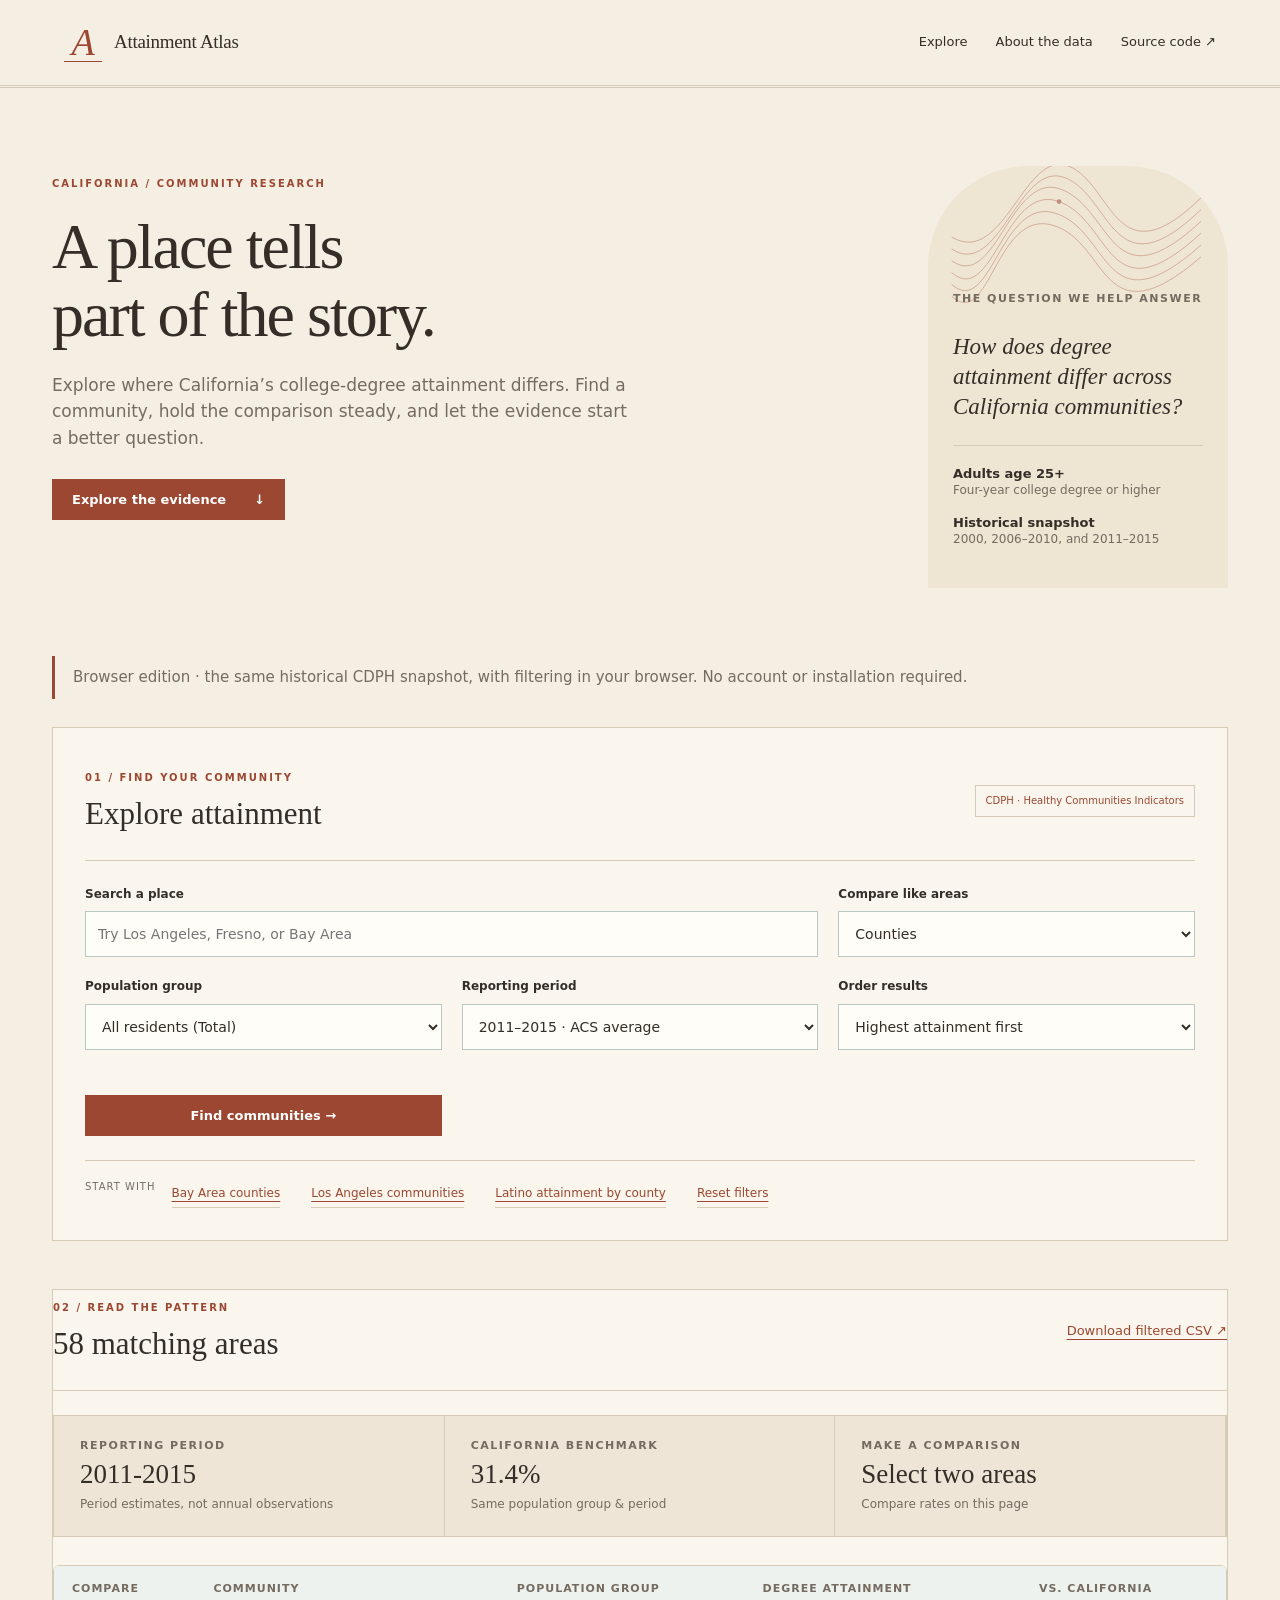
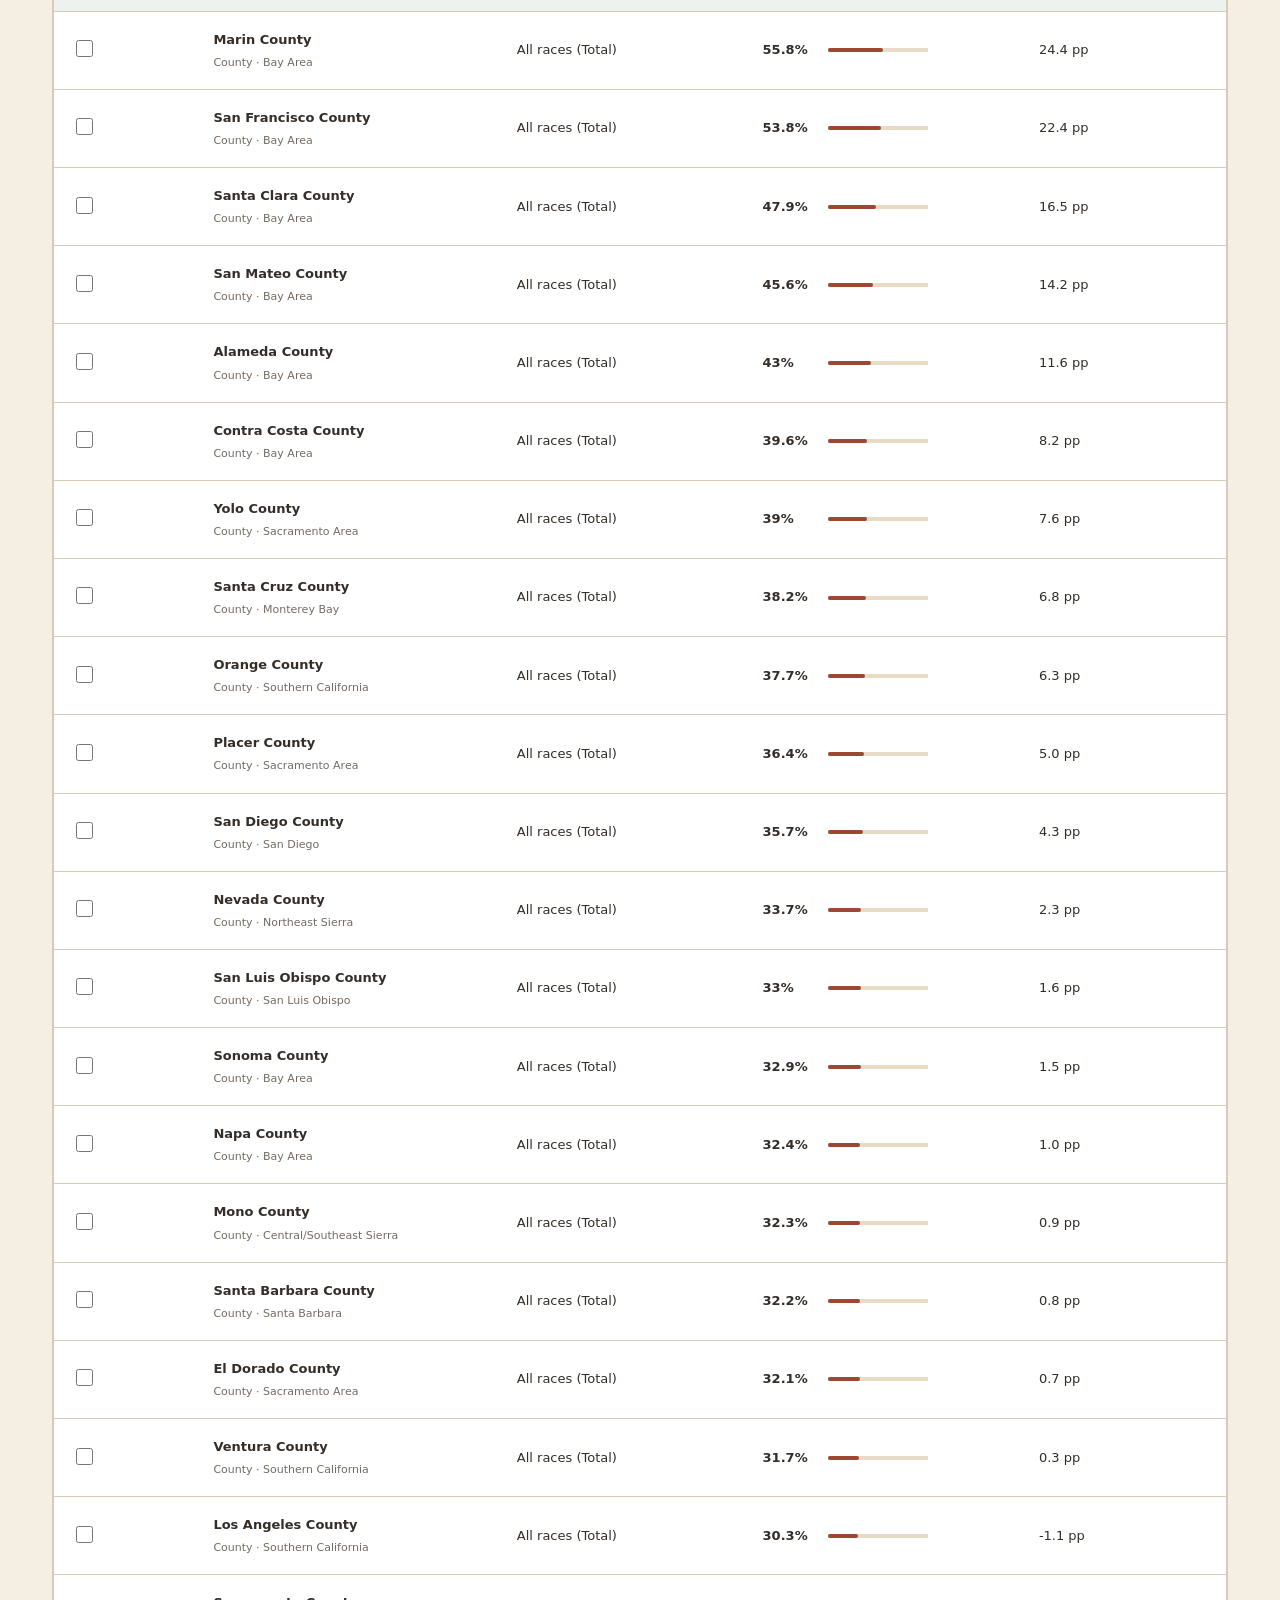
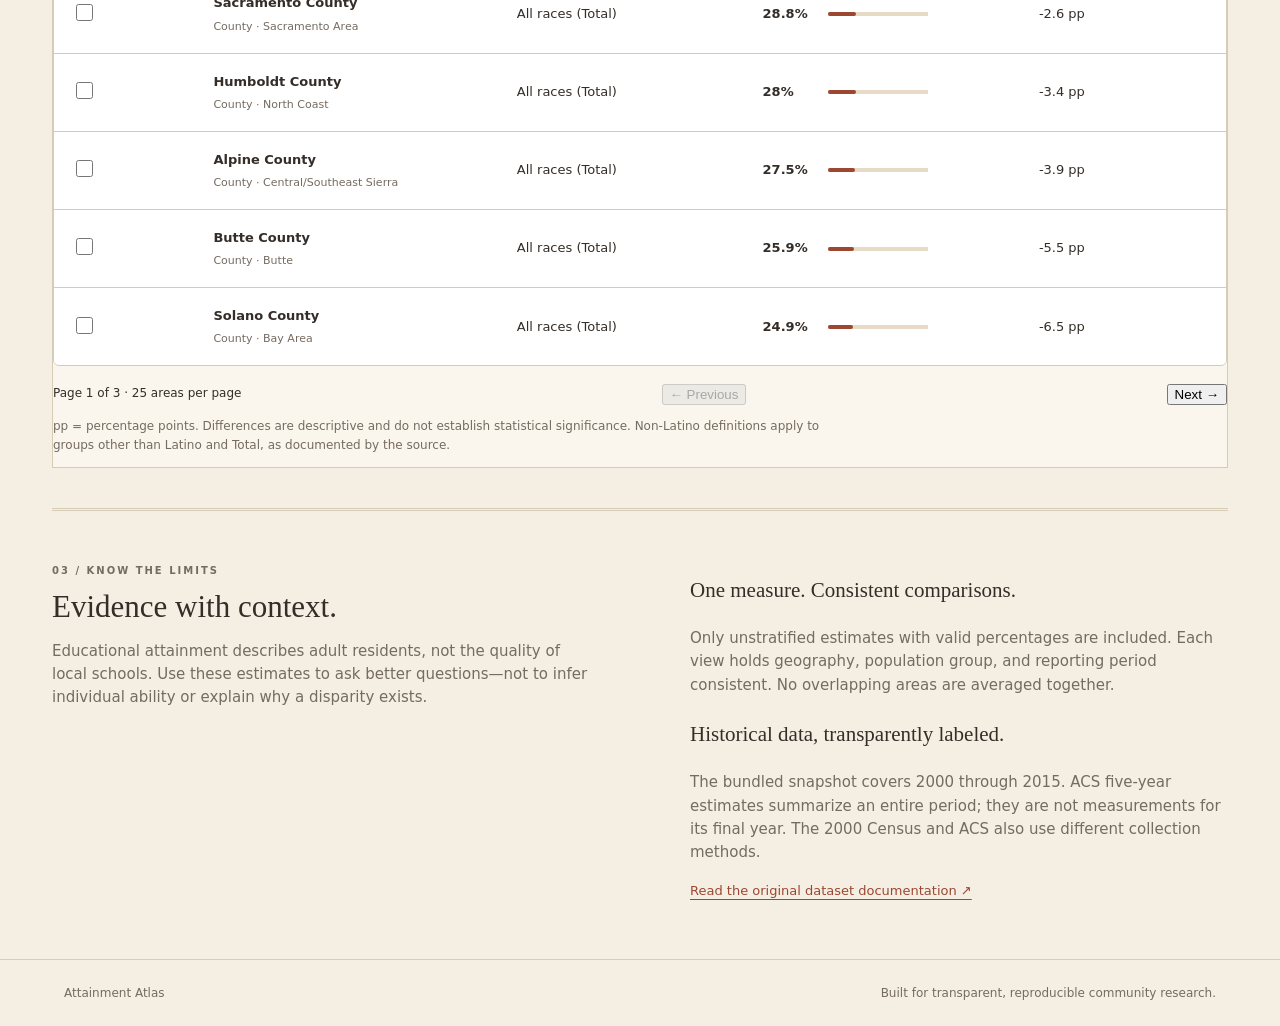
==== docs/index.html @ b94c0df0 "feat: publish a historical community-data browser explorer" ====
<!doctype html>
<html lang="en">
<head><meta charset="utf-8"><meta name="viewport" content="width=device-width,initial-scale=1"><title>Attainment Atlas · California education research</title><link rel="stylesheet" href="atlas.css"><script src="explore.js" defer></script></head>
<body>
<header class="masthead"><a class="brand" href="./">A<span class="brandname">Attainment Atlas</span></a><nav><a href="#explore">Explore</a><a href="#method">About the data</a><a href="https://github.com/Invasivepencils/education-statistics-compiler">Source code ↗</a></nav></header>
<main>
<section class="hero"><div><p class="eyebrow">CALIFORNIA / COMMUNITY RESEARCH</p><h1>A place tells<br>part of the story.</h1><p class="intro">Explore where California’s college-degree attainment differs. Find a community, hold the comparison steady, and let the evidence start a better question.</p><a class="button" href="#explore">Explore the evidence <span>↓</span></a></div><aside class="hero-note"><svg class="contour-art" viewBox="0 0 280 190" aria-hidden="true"><g fill="none" stroke="currentColor" stroke-width=".8"><path d="M-20 135C32 180 48 20 116 45S176 195 296 85"/><path d="M-20 120C36 160 55 3 120 30S180 177 296 70"/><path d="M-20 105C40 145 65-9 124 15S184 163 296 55"/><path d="M-20 90C46 129 72-22 128 0S187 147 296 40"/><path d="M-20 150C30 194 42 37 112 60S172 210 296 100"/><path d="M-20 165C28 209 36 54 108 75S168 225 296 115"/></g><circle cx="116" cy="45" r="3" fill="currentColor"/></svg><span class="mini">THE QUESTION WE HELP ANSWER</span><p>How does degree attainment differ across California communities?</p><div class="rule"></div><strong>Adults age 25+</strong><span>Four-year college degree or higher</span><strong>Historical snapshot</strong><span>2000, 2006–2010, and 2011–2015</span></aside></section>
<p class="demo-note">Browser edition · the same historical CDPH snapshot, with filtering in your browser. No account or installation required.</p><section class="workspace" id="explore" aria-labelledby="explore-title"><div class="section-head"><div><p class="eyebrow">01 / FIND YOUR COMMUNITY</p><h2 id="explore-title">Explore attainment</h2></div><span class="tag">CDPH · Healthy Communities Indicators</span></div>
<noscript><p>This explorer requires JavaScript. The repository also includes a Java application and the source CSV.</p></noscript><form id="filters" action="./" method="get" class="filters">
<label class="search-label">Search a place<input name="query" type="search" value="" placeholder="Try Los Angeles, Fresno, or Bay Area" list="places"><datalist id="places"><option value="Acalanes Ridge (community)"></option><option value="Acampo (community)"></option><option value="Acton (community)"></option><option value="Adelanto (city)"></option><option value="Adin (community)"></option><option value="Agoura Hills (city)"></option><option value="Agua Dulce (community)"></option><option value="Aguanga (community)"></option><option value="Ahwahnee (community)"></option><option value="Airport (community)"></option><option value="Alameda (city)"></option><option value="Alameda County"></option><option value="Alamo (community)"></option><option value="Albany (city)"></option><option value="Albion (community)"></option><option value="Alderpoint (community)"></option><option value="Alhambra (city)"></option><option value="Alhambra Valley (community)"></option><option value="Aliso Viejo (city)"></option><option value="Alleghany (community)"></option><option value="Allendale (community)"></option><option value="Allensworth (community)"></option><option value="Almanor (community)"></option><option value="Alondra Park (community)"></option><option value="Alpaugh (community)"></option><option value="Alpine (community)"></option><option value="Alpine County"></option><option value="Alpine Village (community)"></option><option value="Alta (community)"></option><option value="Alta Sierra (community)"></option><option value="Altadena (community)"></option><option value="Alto (community)"></option><option value="Alturas (city)"></option><option value="Alum Rock (community)"></option><option value="Amador City (city)"></option><option value="Amador County"></option><option value="American Canyon (city)"></option><option value="Amesti (community)"></option><option value="Anaheim (city)"></option><option value="Anchor Bay (community)"></option><option value="Anderson (city)"></option><option value="Angels (city)"></option><option value="Angels City (city)"></option><option value="Angwin (community)"></option><option value="Antelope (community)"></option><option value="Antioch (city)"></option><option value="Anza (community)"></option><option value="Apple Valley (town)"></option><option value="Aptos (community)"></option><option value="Aptos Hills-Larkin Valley (community)"></option><option value="Arbuckle (community)"></option><option value="Arcadia (city)"></option><option value="Arcata (city)"></option><option value="Arden-Arcade (community)"></option><option value="Armona (community)"></option><option value="Arnold (community)"></option><option value="Aromas (community)"></option><option value="Arroyo Grande (city)"></option><option value="Artesia (city)"></option><option value="Artois (community)"></option><option value="Arvin (city)"></option><option value="Ashland (community)"></option><option value="Aspen Springs (community)"></option><option value="Atascadero (city)"></option><option value="Atherton (town)"></option><option value="Atwater (city)"></option><option value="Auberry (community)"></option><option value="Auburn (city)"></option><option value="Auburn Lake Trails (community)"></option><option value="August (community)"></option><option value="Avalon (city)"></option><option value="Avenal (city)"></option><option value="Avery (community)"></option><option value="Avilla Beach (community)"></option><option value="Avocado Heights (community)"></option><option value="Azusa (city)"></option><option value="Baker (community)"></option><option value="Bakersfield (city)"></option><option value="Baldwin Park (city)"></option><option value="Ballard (community)"></option><option value="Ballico (community)"></option><option value="Bangor (community)"></option><option value="Banning (city)"></option><option value="Barstow (city)"></option><option value="Bass Lake (community)"></option><option value="Bay Area"></option><option value="Bay Point (community)"></option><option value="Bayview (community)"></option><option value="Bayview-Montalvin (community)"></option><option value="Baywood-Los Osos (community)"></option><option value="Beale AFB (community)"></option><option value="Bear Creek (community)"></option><option value="Bear Valley (community)"></option><option value="Bear Valley Springs (community)"></option><option value="Beaumont (city)"></option><option value="Beckwourth (community)"></option><option value="Belden (community)"></option><option value="Bell (city)"></option><option value="Bell Canyon (community)"></option><option value="Bell Gardens (city)"></option><option value="Bella Vista (community)"></option><option value="Bellflower (city)"></option><option value="Belmont (city)"></option><option value="Belvedere (city)"></option><option value="Ben Lomond (community)"></option><option value="Benbow (community)"></option><option value="Bend (community)"></option><option value="Benicia (city)"></option><option value="Benton (community)"></option><option value="Berkeley (city)"></option><option value="Bermuda Dunes (community)"></option><option value="Berry Creek (community)"></option><option value="Bertsch-Oceanview (community)"></option><option value="Bethel Island (community)"></option><option value="Beverly Hills (city)"></option><option value="Bieber (community)"></option><option value="Big Bear City (community)"></option><option value="Big Bear Lake (city)"></option><option value="Big Bend (community)"></option><option value="Big Creek (community)"></option><option value="Big Lagoon (community)"></option><option value="Big Pine (community)"></option><option value="Big River (community)"></option><option value="Biggs (city)"></option><option value="Biola (community)"></option><option value="Bishop (city)"></option><option value="Black Point-Green Point (community)"></option><option value="Blackhawk (community)"></option><option value="Blackhawk-Camino Tassajara (community)"></option><option value="Blacklake (community)"></option><option value="Blairsden (community)"></option><option value="Bloomfield (community)"></option><option value="Bloomington (community)"></option><option value="Blue Lake (city)"></option><option value="Bluewater (community)"></option><option value="Blythe (city)"></option><option value="Bodega (community)"></option><option value="Bodega Bay (community)"></option><option value="Bodfish (community)"></option><option value="Bolinas (community)"></option><option value="Bombay Beach (community)"></option><option value="Bonadelle Ranchos-Madera Ranchos (community)"></option><option value="Bonita (community)"></option><option value="Bonny Doon (community)"></option><option value="Bonsall (community)"></option><option value="Boonville (community)"></option><option value="Bootjack (community)"></option><option value="Boron (community)"></option><option value="Boronda (community)"></option><option value="Borrego Springs (community)"></option><option value="Bostonia (community)"></option><option value="Boulder Creek (community)"></option><option value="Boulevard (community)"></option><option value="Bowles (community)"></option><option value="Boyes Hot Springs (community)"></option><option value="Bradbury (city)"></option><option value="Bradley (community)"></option><option value="Brawley (city)"></option><option value="Brea (city)"></option><option value="Brentwood (city)"></option><option value="Bret Harte (community)"></option><option value="Bridgeport (community)"></option><option value="Brisbane (city)"></option><option value="Broadmoor (community)"></option><option value="Brookdale (community)"></option><option value="Brooktrails (community)"></option><option value="Buck Meadows (community)"></option><option value="Buckhorn (community)"></option><option value="Bucks Lake (community)"></option><option value="Buellton (city)"></option><option value="Buena Park (city)"></option><option value="Buena Vista (community)"></option><option value="Burbank (city)"></option><option value="Burbank (community)"></option><option value="Burlingame (city)"></option><option value="Burney (community)"></option><option value="Burnt Ranch (community)"></option><option value="Butte"></option><option value="Butte County"></option><option value="Butte Creek Canyon (community)"></option><option value="Butte Meadows (community)"></option><option value="Butte Valley (community)"></option><option value="Buttonwillow (community)"></option><option value="Byron (community)"></option><option value="Bystrom (community)"></option><option value="C-Road (community)"></option><option value="Cabazon (community)"></option><option value="Calabasas (city)"></option><option value="Calaveras County"></option><option value="Calexico (city)"></option><option value="California City (city)"></option><option value="California Hot Springs (community)"></option><option value="California Pines (community)"></option><option value="Calimesa (city)"></option><option value="Calipatria (city)"></option><option value="Calistoga (city)"></option><option value="Callender (community)"></option><option value="Calpella (community)"></option><option value="Calpine (community)"></option><option value="Calwa (community)"></option><option value="Camanche North Shore (community)"></option><option value="Camanche Village (community)"></option><option value="Camarillo (city)"></option><option value="Cambria (community)"></option><option value="Cambrian Park (community)"></option><option value="Cameron Park (community)"></option><option value="Camino (community)"></option><option value="Camino Tassajara (community)"></option><option value="Camp Nelson (community)"></option><option value="Camp Pendleton North (community)"></option><option value="Camp Pendleton South (community)"></option><option value="Campbell (city)"></option><option value="Campo (community)"></option><option value="Camptonville (community)"></option><option value="Canby (community)"></option><option value="Cantua Creek (community)"></option><option value="Canyon Lake (city)"></option><option value="Canyondam (community)"></option><option value="Capitola (city)"></option><option value="Caribou (community)"></option><option value="Carlsbad (city)"></option><option value="Carmel Valley Village (community)"></option><option value="Carmel-by-the-Sea (city)"></option><option value="Carmet (community)"></option><option value="Carmichael (community)"></option><option value="Carnelian Bay (community)"></option><option value="Carpinteria (city)"></option><option value="Carrick (community)"></option><option value="Carson (city)"></option><option value="Cartago (community)"></option><option value="Caruthers (community)"></option><option value="Casa Conejo (community)"></option><option value="Casa de Oro-Mount Helix (community)"></option><option value="Casmalia (community)"></option><option value="Caspar (community)"></option><option value="Cassel (community)"></option><option value="Castaic (community)"></option><option value="Castle Hill (community)"></option><option value="Castro Valley (community)"></option><option value="Castroville (community)"></option><option value="Cathedral City (city)"></option><option value="Catheys Valley (community)"></option><option value="Cayucos (community)"></option><option value="Cazadero (community)"></option><option value="Cedar Ridge (community)"></option><option value="Cedar Slope (community)"></option><option value="Cedarville (community)"></option><option value="Centerville (community)"></option><option value="Central/Southeast Sierra"></option><option value="Ceres (city)"></option><option value="Cerritos (city)"></option><option value="Chalfant (community)"></option><option value="Challenge-Brownsville (community)"></option><option value="Channel Islands Beach (community)"></option><option value="Charter Oak (community)"></option><option value="Cherokee (community)"></option><option value="Cherokee Strip (community)"></option><option value="Cherry Valley (community)"></option><option value="Cherryland (community)"></option><option value="Chester (community)"></option><option value="Chico (city)"></option><option value="Chilcoot-Vinton (community)"></option><option value="China Lake Acres (community)"></option><option value="Chinese Camp (community)"></option><option value="Chino (city)"></option><option value="Chino Hills (city)"></option><option value="Chowchilla (city)"></option><option value="Chualar (community)"></option><option value="Chula Vista (city)"></option><option value="Citrus (community)"></option><option value="Citrus Heights (city)"></option><option value="Claremont (city)"></option><option value="Clarksburg (community)"></option><option value="Clay (community)"></option><option value="Clayton (city)"></option><option value="Clear Creek (community)"></option><option value="Clearlake (city)"></option><option value="Clearlake Oaks (community)"></option><option value="Clearlake Riviera (community)"></option><option value="Cleone (community)"></option><option value="Clio (community)"></option><option value="Clipper Mills (community)"></option><option value="Cloverdale (city)"></option><option value="Clovis (city)"></option><option value="Clyde (community)"></option><option value="Coachella (city)"></option><option value="Coalinga (city)"></option><option value="Coarsegold (community)"></option><option value="Cobb (community)"></option><option value="Coffee Creek (community)"></option><option value="Cohasset (community)"></option><option value="Cold Springs (community)"></option><option value="Coleville (community)"></option><option value="Colfax (city)"></option><option value="College City (community)"></option><option value="Collierville (community)"></option><option value="Colma (town)"></option><option value="Coloma (community)"></option><option value="Colton (city)"></option><option value="Columbia (community)"></option><option value="Colusa (city)"></option><option value="Colusa County"></option><option value="Commerce (city)"></option><option value="Comptche (community)"></option><option value="Compton (city)"></option><option value="Concord (city)"></option><option value="Concow (community)"></option><option value="Contra Costa Centre (community)"></option><option value="Contra Costa County"></option><option value="Copperopolis (community)"></option><option value="Corcoran (city)"></option><option value="Corning (city)"></option><option value="Corona (city)"></option><option value="Coronado (city)"></option><option value="Coronita (community)"></option><option value="Corralitos (community)"></option><option value="Corte Madera (town)"></option><option value="Costa Mesa (city)"></option><option value="Cotati (city)"></option><option value="Coto de Caza (community)"></option><option value="Cottonwood (community)"></option><option value="Coultervillle (community)"></option><option value="Country Club (community)"></option><option value="Courtland (community)"></option><option value="Covelo (community)"></option><option value="Covina (city)"></option><option value="Cowan (community)"></option><option value="Crescent City (city)"></option><option value="Crescent City North (community)"></option><option value="Crescent Mills (community)"></option><option value="Cressey (community)"></option><option value="Crest (community)"></option><option value="Crestline (community)"></option><option value="Creston (community)"></option><option value="Crockett (community)"></option><option value="Cromberg (community)"></option><option value="Crowley Lake (community)"></option><option value="Crows Landing (community)"></option><option value="Cudahy (city)"></option><option value="Culver City (city)"></option><option value="Cupertino (city)"></option><option value="Cutler (community)"></option><option value="Cutten (community)"></option><option value="Cuyama (community)"></option><option value="Cypress (city)"></option><option value="Daly City (city)"></option><option value="Dana Point (city)"></option><option value="Danville (town)"></option><option value="Daphnedale Park (community)"></option><option value="Darwin (community)"></option><option value="Davenport (community)"></option><option value="Davis (city)"></option><option value="Day Valley (community)"></option><option value="Deer Park (community)"></option><option value="Del Aire (community)"></option><option value="Del Mar (city)"></option><option value="Del Monte Forest (community)"></option><option value="Del Norte County"></option><option value="Del Rey (community)"></option><option value="Del Rey Oaks (city)"></option><option value="Del Rio (community)"></option><option value="Delano (city)"></option><option value="Delft Colony (community)"></option><option value="Delhi (community)"></option><option value="Delleker (community)"></option><option value="Denair (community)"></option><option value="Derby Acres (community)"></option><option value="Descanso (community)"></option><option value="Desert Center (community)"></option><option value="Desert Edge (community)"></option><option value="Desert Hot Springs (city)"></option><option value="Desert Palms (community)"></option><option value="Desert Shores (community)"></option><option value="Desert View Highlands (community)"></option><option value="Diablo (community)"></option><option value="Diablo Grande (community)"></option><option value="Diamond Bar (city)"></option><option value="Diamond Springs (community)"></option><option value="Dillon Beach (community)"></option><option value="Dinuba (city)"></option><option value="Discovery Bay (community)"></option><option value="Dixon (city)"></option><option value="Dixon Lane-Meadow Creek (community)"></option><option value="Dobbins (community)"></option><option value="Dogtown (community)"></option><option value="Dollar Point (community)"></option><option value="Dorrington (community)"></option><option value="Dorris (city)"></option><option value="Dos Palos (city)"></option><option value="Dos Palos Y (community)"></option><option value="Douglas City (community)"></option><option value="Downey (city)"></option><option value="Downieville (community)"></option><option value="Doyle (community)"></option><option value="Drytown (community)"></option><option value="Duarte (city)"></option><option value="Dublin (city)"></option><option value="Ducor (community)"></option><option value="Dunnigan (community)"></option><option value="Dunsmuir (city)"></option><option value="Durham (community)"></option><option value="Dustin Acres (community)"></option><option value="Dutch Flat (community)"></option><option value="Eagleville (community)"></option><option value="Earlimart (community)"></option><option value="East Compton (community)"></option><option value="East Foothills (community)"></option><option value="East Hemet (community)"></option><option value="East La Mirada (community)"></option><option value="East Los Angeles (community)"></option><option value="East Nicolaus (community)"></option><option value="East Oakdale (community)"></option><option value="East Orosi (community)"></option><option value="East Palo Alto (city)"></option><option value="East Pasadena (community)"></option><option value="East Porterville (community)"></option><option value="East Quincy (community)"></option><option value="East Rancho Dominguez (community)"></option><option value="East Richmond Heights (community)"></option><option value="East San Gabriel (community)"></option><option value="East Shore (community)"></option><option value="East Sonora (community)"></option><option value="East Tulare Villa (community)"></option><option value="East Whittier (community)"></option><option value="Easton (community)"></option><option value="Eastvale (community)"></option><option value="Edgewood (community)"></option><option value="Edmundson Acres (community)"></option><option value="Edna (community)"></option><option value="Edwards AFB (community)"></option><option value="El Cajon (city)"></option><option value="El Centro (city)"></option><option value="El Cerrito (city)"></option><option value="El Cerrito (community)"></option><option value="El Dorado County"></option><option value="El Dorado Hills (community)"></option><option value="El Granada (community)"></option><option value="El Monte (city)"></option><option value="El Nido (community)"></option><option value="El Paso de Robles (Paso Robles) (city)"></option><option value="El Portal (community)"></option><option value="El Rancho (community)"></option><option value="El Rio (community)"></option><option value="El Segundo (city)"></option><option value="El Sobrante (community)"></option><option value="El Verano (community)"></option><option value="Eldridge (community)"></option><option value="Elizabeth Lake (community)"></option><option value="Elk Creek (community)"></option><option value="Elk Grove (city)"></option><option value="Elkhorn (community)"></option><option value="Elmira (community)"></option><option value="Elverta (community)"></option><option value="Emerald Lake Hills (community)"></option><option value="Emeryville (city)"></option><option value="Empire (community)"></option><option value="Encinitas (city)"></option><option value="Escalon (city)"></option><option value="Escondido (city)"></option><option value="Esparto (community)"></option><option value="Etna (city)"></option><option value="Eucalyptus Hills (community)"></option><option value="Eureka (city)"></option><option value="Exeter (city)"></option><option value="Fair Oaks (community)"></option><option value="Fairbanks Ranch (community)"></option><option value="Fairfax (town)"></option><option value="Fairfield (city)"></option><option value="Fairmead (community)"></option><option value="Fairview (community)"></option><option value="Fall River Mills (community)"></option><option value="Fallbrook (community)"></option><option value="Farmersville (city)"></option><option value="Farmington (community)"></option><option value="Fellows (community)"></option><option value="Felton (community)"></option><option value="Ferndale (city)"></option><option value="Fetters Hot Springs-Agua Caliente (community)"></option><option value="Fiddletown (community)"></option><option value="Fieldbrook (community)"></option><option value="Fields Landing (community)"></option><option value="Fillmore (city)"></option><option value="Firebaugh (city)"></option><option value="Fish Camp (community)"></option><option value="Florence-Graham (community)"></option><option value="Florin (community)"></option><option value="Floriston (community)"></option><option value="Flournoy (community)"></option><option value="Folsom (city)"></option><option value="Fontana (city)"></option><option value="Foothill Farms (community)"></option><option value="Foothill Ranch (community)"></option><option value="Forbestown (community)"></option><option value="Ford City (community)"></option><option value="Forest Meadows (community)"></option><option value="Forest Ranch (community)"></option><option value="Foresthill (community)"></option><option value="Forestville (community)"></option><option value="Fort Bidwell (community)"></option><option value="Fort Bragg (city)"></option><option value="Fort Irwin (community)"></option><option value="Fort Jones (city)"></option><option value="Fort Washington (community)"></option><option value="Fortuna (city)"></option><option value="Foster City (city)"></option><option value="Fountain Valley (city)"></option><option value="Fowler (city)"></option><option value="Franklin (community)"></option><option value="Frazier Park (community)"></option><option value="Freedom (community)"></option><option value="Freeport (community)"></option><option value="Fremont (city)"></option><option value="French Camp (community)"></option><option value="French Gulch (community)"></option><option value="French Valley (community)"></option><option value="Fresno (city)"></option><option value="Fresno County"></option><option value="Friant (community)"></option><option value="Fruitdale (community)"></option><option value="Fruitridge Pocket (community)"></option><option value="Fuller Acres (community)"></option><option value="Fullerton (city)"></option><option value="Fulton (community)"></option><option value="Furnace Creek (community)"></option><option value="Galt (city)"></option><option value="Garberville (community)"></option><option value="Garden Acres (community)"></option><option value="Garden Farms (community)"></option><option value="Garden Grove (city)"></option><option value="Gardena (city)"></option><option value="Garey (community)"></option><option value="Garnet (community)"></option><option value="Gasquet (community)"></option><option value="Gazelle (community)"></option><option value="Georgetown (community)"></option><option value="Gerber (community)"></option><option value="Gerber-Las Flores (community)"></option><option value="Geyserville (community)"></option><option value="Gilroy (city)"></option><option value="Glen Avon (community)"></option><option value="Glen Ellen (community)"></option><option value="Glendale (city)"></option><option value="Glendora (city)"></option><option value="Glenn County"></option><option value="Gold Mountain (community)"></option><option value="Gold River (community)"></option><option value="Golden Hills (community)"></option><option value="Goleta (city)"></option><option value="Gonzales (city)"></option><option value="Good Hope (community)"></option><option value="Goodyears Bar (community)"></option><option value="Goshen (community)"></option><option value="Graeagle (community)"></option><option value="Grand Terrace (city)"></option><option value="Grangeville (community)"></option><option value="Granite Bay (community)"></option><option value="Granite Hills (community)"></option><option value="Graniteville (community)"></option><option value="Grass Valley (city)"></option><option value="Graton (community)"></option><option value="Grayson (community)"></option><option value="Greeley Hill (community)"></option><option value="Green Acres (community)"></option><option value="Green Valley (community)"></option><option value="Greenacres (community)"></option><option value="Greenfield (city)"></option><option value="Greenfield (community)"></option><option value="Greenhorn (community)"></option><option value="Greenview (community)"></option><option value="Greenville (community)"></option><option value="Grenada (community)"></option><option value="Gridley (city)"></option><option value="Grimes (community)"></option><option value="Grizzly Flats (community)"></option><option value="Groveland (community)"></option><option value="Groveland-Big Oak Flat (community)"></option><option value="Grover Beach (city)"></option><option value="Guadalupe (city)"></option><option value="Guerneville (community)"></option><option value="Guinda (community)"></option><option value="Gustine (city)"></option><option value="Hacienda Heights (community)"></option><option value="Half Moon Bay (city)"></option><option value="Hamilton Branch (community)"></option><option value="Hamilton City (community)"></option><option value="Hanford (city)"></option><option value="Happy Camp (community)"></option><option value="Harbison Canyon (community)"></option><option value="Hardwick (community)"></option><option value="Hartland (community)"></option><option value="Hartley (community)"></option><option value="Hasley Canyon (community)"></option><option value="Hat Creek (community)"></option><option value="Hawaiian Gardens (city)"></option><option value="Hawthorne (city)"></option><option value="Hayfork (community)"></option><option value="Hayward (city)"></option><option value="Healdsburg (city)"></option><option value="Heber (community)"></option><option value="Hemet (city)"></option><option value="Herald (community)"></option><option value="Hercules (city)"></option><option value="Herlong (community)"></option><option value="Hermosa Beach (city)"></option><option value="Hesperia (city)"></option><option value="Hickman (community)"></option><option value="Hidden Hills (city)"></option><option value="Hidden Meadows (community)"></option><option value="Hidden Valley Lake (community)"></option><option value="Highgrove (community)"></option><option value="Highland (city)"></option><option value="Highlands-Baywood Park (community)"></option><option value="Hillsborough (town)"></option><option value="Hilmar-Irwin (community)"></option><option value="Hiouchi (community)"></option><option value="Hollister (city)"></option><option value="Holtville (city)"></option><option value="Home Garden (community)"></option><option value="Home Gardens (community)"></option><option value="Homeland (community)"></option><option value="Homestead Valley (community)"></option><option value="Homewood Canyon (community)"></option><option value="Honcut (community)"></option><option value="Hood (community)"></option><option value="Hopland (community)"></option><option value="Hornbrook (community)"></option><option value="Hornitos (community)"></option><option value="Hughson (city)"></option><option value="Humboldt County"></option><option value="Humboldt Hill (community)"></option><option value="Huntington Beach (city)"></option><option value="Huntington Park (city)"></option><option value="Huron (city)"></option><option value="Hyampom (community)"></option><option value="Hydesville (community)"></option><option value="Idlewild (community)"></option><option value="Idyllwild-Pine Cove (community)"></option><option value="Imperial (city)"></option><option value="Imperial Beach (city)"></option><option value="Imperial County"></option><option value="Independence (community)"></option><option value="Indian Falls (community)"></option><option value="Indian Wells (city)"></option><option value="Indianola (community)"></option><option value="Indio (city)"></option><option value="Indio Hills (community)"></option><option value="Industry (city)"></option><option value="Inglewood (city)"></option><option value="Interlaken (community)"></option><option value="Inverness (community)"></option><option value="Inyo County"></option><option value="Inyokern (community)"></option><option value="Ione (city)"></option><option value="Iron Horse (community)"></option><option value="Irvine (city)"></option><option value="Irwindale (city)"></option><option value="Isla Vista (community)"></option><option value="Isleton (city)"></option><option value="Ivanhoe (community)"></option><option value="Jackson (city)"></option><option value="Jacumba (community)"></option><option value="Jamestown (community)"></option><option value="Jamul (community)"></option><option value="Janesville (community)"></option><option value="Jenner (community)"></option><option value="Johannesburg (community)"></option><option value="Johnstonville (community)"></option><option value="Johnsville (community)"></option><option value="Joshua Tree (community)"></option><option value="Julian (community)"></option><option value="Junction City (community)"></option><option value="June Lake (community)"></option><option value="Jurupa Valley (city)"></option><option value="Keddie (community)"></option><option value="Keeler (community)"></option><option value="Keene (community)"></option><option value="Kelly Ridge (community)"></option><option value="Kelseyville (community)"></option><option value="Kennedy (community)"></option><option value="Kennedy Meadows (community)"></option><option value="Kensington (community)"></option><option value="Kentfield (community)"></option><option value="Kenwood (community)"></option><option value="Kerman (city)"></option><option value="Kern County"></option><option value="Kernville (community)"></option><option value="Keswick (community)"></option><option value="Kettleman City (community)"></option><option value="Keyes (community)"></option><option value="King City (city)"></option><option value="Kings Beach (community)"></option><option value="Kings County"></option><option value="Kingsburg (city)"></option><option value="Kingvale (community)"></option><option value="Kirkwood (community)"></option><option value="Klamath (community)"></option><option value="Knights Landing (community)"></option><option value="Knightsen (community)"></option><option value="La Ca�ada Flintridge (city)"></option><option value="La Crescenta-Montrose (community)"></option><option value="La Habra (city)"></option><option value="La Habra Heights (city)"></option><option value="La Honda (community)"></option><option value="La Mesa (city)"></option><option value="La Mirada (city)"></option><option value="La Palma (city)"></option><option value="La Porte (community)"></option><option value="La Presa (community)"></option><option value="La Puente (city)"></option><option value="La Quinta (city)"></option><option value="La Riviera (community)"></option><option value="La Selva Beach (community)"></option><option value="La Verne (city)"></option><option value="La Vina (community)"></option><option value="Ladera (community)"></option><option value="Ladera Heights (community)"></option><option value="Ladera Ranch (community)"></option><option value="Lafayette (city)"></option><option value="Laguna (community)"></option><option value="Laguna Beach (city)"></option><option value="Laguna Hills (city)"></option><option value="Laguna Niguel (city)"></option><option value="Laguna West-Lakeside (community)"></option><option value="Laguna Woods (city)"></option><option value="Lagunitas-Forest Knolls (community)"></option><option value="Lake Almanor Country Club (community)"></option><option value="Lake Almanor Peninsula (community)"></option><option value="Lake Almanor West (community)"></option><option value="Lake Arrowhead (community)"></option><option value="Lake California (community)"></option><option value="Lake City (community)"></option><option value="Lake County"></option><option value="Lake Davis (community)"></option><option value="Lake Don Pedro (community)"></option><option value="Lake Elsinore (city)"></option><option value="Lake Forest (city)"></option><option value="Lake Hughes (community)"></option><option value="Lake Isabella (community)"></option><option value="Lake Los Angeles (community)"></option><option value="Lake Mathews (community)"></option><option value="Lake Nacimiento (community)"></option><option value="Lake Riverside (community)"></option><option value="Lake San Marcos (community)"></option><option value="Lake Sherwood (community)"></option><option value="Lake Wildwood (community)"></option><option value="Lake of the Pines (community)"></option><option value="Lake of the Woods (community)"></option><option value="Lakehead (community)"></option><option value="Lakehead-Lakeshore (community)"></option><option value="Lakeland Village (community)"></option><option value="Lakeport (city)"></option><option value="Lakeside (community)"></option><option value="Lakeview (community)"></option><option value="Lakewood (city)"></option><option value="Lamont (community)"></option><option value="Lanare (community)"></option><option value="Lancaster (city)"></option><option value="Larkfield-Wikiup (community)"></option><option value="Larkspur (city)"></option><option value="Las Flores (community)"></option><option value="Las Lomas (community)"></option><option value="Lassen County"></option><option value="Lathrop (city)"></option><option value="Laton (community)"></option><option value="Lawndale (city)"></option><option value="Laytonville (community)"></option><option value="Le Grand (community)"></option><option value="Lebec (community)"></option><option value="Lee Vining (community)"></option><option value="Leggett (community)"></option><option value="Lemon Cove (community)"></option><option value="Lemon Grove (city)"></option><option value="Lemon Hill (community)"></option><option value="Lemoore (city)"></option><option value="Lemoore Station (community)"></option><option value="Lennox (community)"></option><option value="Lenwood (community)"></option><option value="Leona Valley (community)"></option><option value="Lewiston (community)"></option><option value="Lexington Hills (community)"></option><option value="Likely (community)"></option><option value="Lincoln (city)"></option><option value="Lincoln Village (community)"></option><option value="Linda (community)"></option><option value="Lindcove (community)"></option><option value="Linden (community)"></option><option value="Lindsay (city)"></option><option value="Linnell Camp (community)"></option><option value="Litchfield (community)"></option><option value="Little Grass Valley (community)"></option><option value="Little River (community)"></option><option value="Littlerock (community)"></option><option value="Live Oak (city)"></option><option value="Live Oak (community)"></option><option value="Livermore (city)"></option><option value="Livingston (city)"></option><option value="Lockeford (community)"></option><option value="Lockwood (community)"></option><option value="Lodi (city)"></option><option value="Lodoga (community)"></option><option value="Loleta (community)"></option><option value="Loma Linda (city)"></option><option value="Loma Mar (community)"></option><option value="Loma Rica (community)"></option><option value="Lomita (city)"></option><option value="Lompico (community)"></option><option value="Lompoc (city)"></option><option value="London (community)"></option><option value="Lone Pine (community)"></option><option value="Long Barn (community)"></option><option value="Long Beach (city)"></option><option value="Lookout (community)"></option><option value="Loomis (town)"></option><option value="Los Alamitos (city)"></option><option value="Los Alamos (community)"></option><option value="Los Altos (city)"></option><option value="Los Altos Hills (town)"></option><option value="Los Angeles (city)"></option><option value="Los Angeles County"></option><option value="Los Banos (city)"></option><option value="Los Berros (community)"></option><option value="Los Gatos (town)"></option><option value="Los Molinos (community)"></option><option value="Los Olivos (community)"></option><option value="Los Osos (community)"></option><option value="Los Ranchos (community)"></option><option value="Lost Hills (community)"></option><option value="Lower Lake (community)"></option><option value="Loyalton (city)"></option><option value="Loyola (community)"></option><option value="Lucas Valley-Marinwood (community)"></option><option value="Lucerne (community)"></option><option value="Lucerne Valley (community)"></option><option value="Lynwood (city)"></option><option value="Lytle Creek (community)"></option><option value="Mabie (community)"></option><option value="Macdoel (community)"></option><option value="Mad River (community)"></option><option value="Madera (city)"></option><option value="Madera Acres (community)"></option><option value="Madera County"></option><option value="Madison (community)"></option><option value="Magalia (community)"></option><option value="Malaga (community)"></option><option value="Malibu (city)"></option><option value="Mammoth Lakes (town)"></option><option value="Manchester (community)"></option><option value="Manhattan Beach (city)"></option><option value="Manila (community)"></option><option value="Manteca (city)"></option><option value="Manton (community)"></option><option value="March ARB (community)"></option><option value="Maricopa (city)"></option><option value="Marin City (community)"></option><option value="Marin County"></option><option value="Marina (city)"></option><option value="Marina del Rey (community)"></option><option value="Mariposa (community)"></option><option value="Mariposa County"></option><option value="Markleeville (community)"></option><option value="Martell (community)"></option><option value="Martinez (city)"></option><option value="Marysville (city)"></option><option value="Matheny (community)"></option><option value="Mather (community)"></option><option value="Maxwell (community)"></option><option value="Mayfair (community)"></option><option value="Mayflower Village (community)"></option><option value="Maywood (city)"></option><option value="McArthur (community)"></option><option value="McClellan Park (community)"></option><option value="McClenney Tract (community)"></option><option value="McCloud (community)"></option><option value="McFarland (city)"></option><option value="McGee Creek (community)"></option><option value="McKinleyville (community)"></option><option value="McKittrick (community)"></option><option value="McSwain (community)"></option><option value="Mead Valley (community)"></option><option value="Meadow Valley (community)"></option><option value="Meadow Vista (community)"></option><option value="Meadowbrook (community)"></option><option value="Mecca (community)"></option><option value="Meiners Oaks (community)"></option><option value="Mendocino (community)"></option><option value="Mendocino County"></option><option value="Mendota (city)"></option><option value="Menifee (city)"></option><option value="Menlo Park (city)"></option><option value="Mentone (community)"></option><option value="Merced (city)"></option><option value="Merced County"></option><option value="Meridian (community)"></option><option value="Mesa (community)"></option><option value="Mesa Verde (community)"></option><option value="Mesa Vista (community)"></option><option value="Mettler (community)"></option><option value="Mexican Colony (community)"></option><option value="Mi-Wuk Village (community)"></option><option value="Middletown (community)"></option><option value="Midpines (community)"></option><option value="Midway City (community)"></option><option value="Milford (community)"></option><option value="Mill Valley (city)"></option><option value="Millbrae (city)"></option><option value="Millville (community)"></option><option value="Milpitas (city)"></option><option value="Mineral (community)"></option><option value="Minkler (community)"></option><option value="Mira Loma (community)"></option><option value="Mira Monte (community)"></option><option value="Miranda (community)"></option><option value="Mission Canyon (community)"></option><option value="Mission Hills (community)"></option><option value="Mission Viejo (city)"></option><option value="Modesto (city)"></option><option value="Modoc County"></option><option value="Mohawk Vista (community)"></option><option value="Mojave (community)"></option><option value="Mokelumne Hill (community)"></option><option value="Monmouth (community)"></option><option value="Mono City (community)"></option><option value="Mono County"></option><option value="Mono Vista (community)"></option><option value="Monrovia (city)"></option><option value="Monson (community)"></option><option value="Montague (city)"></option><option value="Montalvin Manor (community)"></option><option value="Montara (community)"></option><option value="Montclair (city)"></option><option value="Monte Rio (community)"></option><option value="Monte Sereno (city)"></option><option value="Montebello (city)"></option><option value="Montecito (community)"></option><option value="Monterey (city)"></option><option value="Monterey Bay"></option><option value="Monterey County"></option><option value="Monterey Park (city)"></option><option value="Monterey Park Tract (community)"></option><option value="Montgomery Creek (community)"></option><option value="Monument Hills (community)"></option><option value="Moorpark (city)"></option><option value="Morada (community)"></option><option value="Moraga (town)"></option><option value="Moreno Valley (city)"></option><option value="Morgan Hill (city)"></option><option value="Morongo Valley (community)"></option><option value="Morro Bay (city)"></option><option value="Moskowite Corner (community)"></option><option value="Moss Beach (community)"></option><option value="Moss Landing (community)"></option><option value="Mount Hebron (community)"></option><option value="Mount Hermon (community)"></option><option value="Mount Laguna (community)"></option><option value="Mount Shasta (city)"></option><option value="Mountain Center (community)"></option><option value="Mountain Gate (community)"></option><option value="Mountain House (community)"></option><option value="Mountain Mesa (community)"></option><option value="Mountain Ranch (community)"></option><option value="Mountain View (city)"></option><option value="Mountain View (community)"></option><option value="Mountain View Acres (community)"></option><option value="Muir Beach (community)"></option><option value="Murphys (community)"></option><option value="Murrieta (city)"></option><option value="Murrieta Hot Springs (community)"></option><option value="Muscoy (community)"></option><option value="Myers Flat (community)"></option><option value="Myrtletown (community)"></option><option value="Napa (city)"></option><option value="Napa County"></option><option value="National City (city)"></option><option value="Nebo Center (community)"></option><option value="Needles (city)"></option><option value="Nevada City (city)"></option><option value="Nevada County"></option><option value="New Cuyama (community)"></option><option value="New Pine Creek (community)"></option><option value="Newark (city)"></option><option value="Newcastle (community)"></option><option value="Newell (community)"></option><option value="Newman (city)"></option><option value="Newport Beach (city)"></option><option value="Newport Coast (community)"></option><option value="Nicasio (community)"></option><option value="Nice (community)"></option><option value="Nicolaus (community)"></option><option value="Niland (community)"></option><option value="Nipinnawasee (community)"></option><option value="Nipomo (community)"></option><option value="Norco (city)"></option><option value="Nord (community)"></option><option value="Norris Canyon (community)"></option><option value="North Auburn (community)"></option><option value="North Coast"></option><option value="North Edwards (community)"></option><option value="North El Monte (community)"></option><option value="North Fair Oaks (community)"></option><option value="North Gate (community)"></option><option value="North Highlands (community)"></option><option value="North Lakeport (community)"></option><option value="North Richmond (community)"></option><option value="North San Juan (community)"></option><option value="North Shore (community)"></option><option value="North Tustin (community)"></option><option value="North Woodbridge (community)"></option><option value="Northeast Sierra"></option><option value="Northern Sacramento Valley"></option><option value="Norwalk (city)"></option><option value="Novato (city)"></option><option value="Nubieber (community)"></option><option value="Nuevo (community)"></option><option value="Oak Glen (community)"></option><option value="Oak Hills (community)"></option><option value="Oak Park (community)"></option><option value="Oak Shores (community)"></option><option value="Oak View (community)"></option><option value="Oakdale (city)"></option><option value="Oakhurst (community)"></option><option value="Oakland (city)"></option><option value="Oakley (city)"></option><option value="Oakville (community)"></option><option value="Oasis (community)"></option><option value="Occidental (community)"></option><option value="Oceano (community)"></option><option value="Oceanside (city)"></option><option value="Ocotillo (community)"></option><option value="Oildale (community)"></option><option value="Ojai (city)"></option><option value="Olancha (community)"></option><option value="Old Fig Garden (community)"></option><option value="Old Station (community)"></option><option value="Olivehurst (community)"></option><option value="Ontario (city)"></option><option value="Onyx (community)"></option><option value="Orange (city)"></option><option value="Orange County"></option><option value="Orange Cove (city)"></option><option value="Orangevale (community)"></option><option value="Orcutt (community)"></option><option value="Orick (community)"></option><option value="Orinda (city)"></option><option value="Orland (city)"></option><option value="Orosi (community)"></option><option value="Oroville (city)"></option><option value="Oroville East (community)"></option><option value="Oxnard (city)"></option><option value="Pacheco (community)"></option><option value="Pacific Grove (city)"></option><option value="Pacifica (city)"></option><option value="Pajaro (community)"></option><option value="Pajaro Dunes (community)"></option><option value="Palermo (community)"></option><option value="Palm Desert (city)"></option><option value="Palm Springs (city)"></option><option value="Palmdale (city)"></option><option value="Palo Alto (city)"></option><option value="Palo Cedro (community)"></option><option value="Palo Verde (community)"></option><option value="Palos Verdes Estates (city)"></option><option value="Panorama Heights (community)"></option><option value="Paradise (community)"></option><option value="Paradise (town)"></option><option value="Paradise Park (community)"></option><option value="Paramount (city)"></option><option value="Parklawn (community)"></option><option value="Parksdale (community)"></option><option value="Parkway (community)"></option><option value="Parkway-South Sacramento (community)"></option><option value="Parkwood (community)"></option><option value="Parlier (city)"></option><option value="Pasadena (city)"></option><option value="Pasatiempo (community)"></option><option value="Paskenta (community)"></option><option value="Patterson (city)"></option><option value="Patterson Tract (community)"></option><option value="Patton Village (community)"></option><option value="Paxton (community)"></option><option value="Paynes Creek (community)"></option><option value="Pearsonville (community)"></option><option value="Pedley (community)"></option><option value="Penn Valley (community)"></option><option value="Penngrove (community)"></option><option value="Penryn (community)"></option><option value="Perris (city)"></option><option value="Pescadero (community)"></option><option value="Petaluma (city)"></option><option value="Peters (community)"></option><option value="Phelan (community)"></option><option value="Phillipsville (community)"></option><option value="Philo (community)"></option><option value="Phoenix Lake (community)"></option><option value="Phoenix Lake-Cedar Ridge (community)"></option><option value="Pico Rivera (city)"></option><option value="Piedmont (city)"></option><option value="Pierpoint (community)"></option><option value="Pike (community)"></option><option value="Pine Canyon (community)"></option><option value="Pine Flat (community)"></option><option value="Pine Grove (community)"></option><option value="Pine Hills (community)"></option><option value="Pine Mountain Club (community)"></option><option value="Pine Mountain Lake (community)"></option><option value="Pine Valley (community)"></option><option value="Pinole (city)"></option><option value="Pioneer (community)"></option><option value="Piru (community)"></option><option value="Pismo Beach (city)"></option><option value="Pittsburg (city)"></option><option value="Pixley (community)"></option><option value="Pi�on Hills (community)"></option><option value="Placentia (city)"></option><option value="Placer County"></option><option value="Placerville (city)"></option><option value="Plainview (community)"></option><option value="Planada (community)"></option><option value="Pleasant Hill (city)"></option><option value="Pleasanton (city)"></option><option value="Pleasure Point (community)"></option><option value="Plumas County"></option><option value="Plumas Eureka (community)"></option><option value="Plumas Lake (community)"></option><option value="Plymouth (city)"></option><option value="Point Arena (city)"></option><option value="Point Reyes Station (community)"></option><option value="Pollock Pines (community)"></option><option value="Pomona (city)"></option><option value="Ponderosa (community)"></option><option value="Poplar-Cotton Center (community)"></option><option value="Port Costa (community)"></option><option value="Port Hueneme (city)"></option><option value="Porterville (city)"></option><option value="Portola (city)"></option><option value="Portola Hills (community)"></option><option value="Portola Valley (town)"></option><option value="Posey (community)"></option><option value="Poso Park (community)"></option><option value="Potrero (community)"></option><option value="Potter Valley (community)"></option><option value="Poway (city)"></option><option value="Prattville (community)"></option><option value="Princeton (community)"></option><option value="Proberta (community)"></option><option value="Prunedale (community)"></option><option value="Quail Valley (community)"></option><option value="Quartz Hill (community)"></option><option value="Quincy (community)"></option><option value="Rackerby (community)"></option><option value="Rail Road Flat (community)"></option><option value="Rainbow (community)"></option><option value="Raisin City (community)"></option><option value="Ramona (community)"></option><option value="Rancho Calaveras (community)"></option><option value="Rancho Cordova (city)"></option><option value="Rancho Cucamonga (city)"></option><option value="Rancho Mirage (city)"></option><option value="Rancho Murieta (community)"></option><option value="Rancho Palos Verdes (city)"></option><option value="Rancho San Diego (community)"></option><option value="Rancho Santa Fe (community)"></option><option value="Rancho Santa Margarita (city)"></option><option value="Rancho Tehama Reserve (community)"></option><option value="Randsburg (community)"></option><option value="Red Bluff (city)"></option><option value="Red Corral (community)"></option><option value="Redcrest (community)"></option><option value="Redding (city)"></option><option value="Redlands (city)"></option><option value="Redondo Beach (city)"></option><option value="Redway (community)"></option><option value="Redwood City (city)"></option><option value="Redwood Valley (community)"></option><option value="Reedley (city)"></option><option value="Reliez Valley (community)"></option><option value="Rialto (city)"></option><option value="Richfield (community)"></option><option value="Richgrove (community)"></option><option value="Richmond (city)"></option><option value="Richvale (community)"></option><option value="Ridgecrest (city)"></option><option value="Ridgemark (community)"></option><option value="Rio Dell (city)"></option><option value="Rio Linda (community)"></option><option value="Rio Oso (community)"></option><option value="Rio Vista (city)"></option><option value="Rio del Mar (community)"></option><option value="Ripley (community)"></option><option value="Ripon (city)"></option><option value="River Pines (community)"></option><option value="Riverbank (city)"></option><option value="Riverdale (community)"></option><option value="Riverdale Park (community)"></option><option value="Riverside (city)"></option><option value="Riverside County"></option><option value="Robbins (community)"></option><option value="Robinson Mill (community)"></option><option value="Rocklin (city)"></option><option value="Rodeo (community)"></option><option value="Rodriguez Camp (community)"></option><option value="Rohnert Park (city)"></option><option value="Rolling Hills (city)"></option><option value="Rolling Hills (community)"></option><option value="Rolling Hills Estates (city)"></option><option value="Rollingwood (community)"></option><option value="Romoland (community)"></option><option value="Rosamond (community)"></option><option value="Rose Hills (community)"></option><option value="Rosedale (community)"></option><option value="Roseland (community)"></option><option value="Rosemead (city)"></option><option value="Rosemont (community)"></option><option value="Roseville (city)"></option><option value="Ross (town)"></option><option value="Rossmoor (community)"></option><option value="Rough and Ready (community)"></option><option value="Round Mountain (community)"></option><option value="Round Valley (community)"></option><option value="Rouse (community)"></option><option value="Rowland Heights (community)"></option><option value="Rubidoux (community)"></option><option value="Running Springs (community)"></option><option value="Ruth (community)"></option><option value="Rutherford (community)"></option><option value="Sacramento (city)"></option><option value="Sacramento Area"></option><option value="Sacramento County"></option><option value="Salida (community)"></option><option value="Salinas (city)"></option><option value="Salmon Creek (community)"></option><option value="Salton City (community)"></option><option value="Salton Sea Beach (community)"></option><option value="Samoa (community)"></option><option value="San Andreas (community)"></option><option value="San Anselmo (town)"></option><option value="San Antonio Heights (community)"></option><option value="San Ardo (community)"></option><option value="San Benito County"></option><option value="San Bernardino (city)"></option><option value="San Bernardino County"></option><option value="San Bruno (city)"></option><option value="San Buenaventura (Ventura) (city)"></option><option value="San Carlos (city)"></option><option value="San Clemente (city)"></option><option value="San Diego"></option><option value="San Diego (city)"></option><option value="San Diego Country Estates (community)"></option><option value="San Diego County"></option><option value="San Dimas (city)"></option><option value="San Fernando (city)"></option><option value="San Francisco (city)"></option><option value="San Francisco County"></option><option value="San Gabriel (city)"></option><option value="San Geronimo (community)"></option><option value="San Jacinto (city)"></option><option value="San Joaquin (city)"></option><option value="San Joaquin County"></option><option value="San Joaquin Hills (community)"></option><option value="San Joaquin Valley"></option><option value="San Jose (city)"></option><option value="San Juan Bautista (city)"></option><option value="San Juan Capistrano (city)"></option><option value="San Leandro (city)"></option><option value="San Lorenzo (community)"></option><option value="San Lucas (community)"></option><option value="San Luis Obispo"></option><option value="San Luis Obispo (city)"></option><option value="San Luis Obispo County"></option><option value="San Marcos (city)"></option><option value="San Marino (city)"></option><option value="San Martin (community)"></option><option value="San Mateo (city)"></option><option value="San Mateo County"></option><option value="San Miguel (community)"></option><option value="San Pablo (city)"></option><option value="San Pasqual (community)"></option><option value="San Rafael (city)"></option><option value="San Ramon (city)"></option><option value="San Simeon (community)"></option><option value="Sand City (city)"></option><option value="Sanger (city)"></option><option value="Santa Ana (city)"></option><option value="Santa Barbara"></option><option value="Santa Barbara (city)"></option><option value="Santa Barbara County"></option><option value="Santa Clara (city)"></option><option value="Santa Clara County"></option><option value="Santa Clarita (city)"></option><option value="Santa Cruz (city)"></option><option value="Santa Cruz County"></option><option value="Santa Fe Springs (city)"></option><option value="Santa Margarita (community)"></option><option value="Santa Maria (city)"></option><option value="Santa Monica (city)"></option><option value="Santa Nella (community)"></option><option value="Santa Paula (city)"></option><option value="Santa Rosa (city)"></option><option value="Santa Rosa Valley (community)"></option><option value="Santa Susana (community)"></option><option value="Santa Venetia (community)"></option><option value="Santa Ynez (community)"></option><option value="Santee (city)"></option><option value="Saranap (community)"></option><option value="Saratoga (city)"></option><option value="Saticoy (community)"></option><option value="Sattley (community)"></option><option value="Sausalito (city)"></option><option value="Scotia (community)"></option><option value="Scotts Valley (city)"></option><option value="Sea Ranch (community)"></option><option value="Seacliff (community)"></option><option value="Seal Beach (city)"></option><option value="Searles Valley (community)"></option><option value="Seaside (city)"></option><option value="Sebastopol (city)"></option><option value="Sedco Hills (community)"></option><option value="Seeley (community)"></option><option value="Selma (city)"></option><option value="Sequoia Crest (community)"></option><option value="Sereno del Mar (community)"></option><option value="Seven Trees (community)"></option><option value="Seville (community)"></option><option value="Shackelford (community)"></option><option value="Shafter (city)"></option><option value="Shandon (community)"></option><option value="Shasta"></option><option value="Shasta (community)"></option><option value="Shasta County"></option><option value="Shasta Lake (city)"></option><option value="Shaver Lake (community)"></option><option value="Shell Ridge (community)"></option><option value="Shelter Cove (community)"></option><option value="Sheridan (community)"></option><option value="Shingle Springs (community)"></option><option value="Shingletown (community)"></option><option value="Shoshone (community)"></option><option value="Sierra Brooks (community)"></option><option value="Sierra City (community)"></option><option value="Sierra County"></option><option value="Sierra Madre (city)"></option><option value="Sierra Village (community)"></option><option value="Sierraville (community)"></option><option value="Signal Hill (city)"></option><option value="Silver City (community)"></option><option value="Silver Lakes (community)"></option><option value="Silverado Resort (community)"></option><option value="Simi Valley (city)"></option><option value="Siskiyou County"></option><option value="Sisquoc (community)"></option><option value="Sky Valley (community)"></option><option value="Sleepy Hollow (community)"></option><option value="Smartsville (community)"></option><option value="Smith Corner (community)"></option><option value="Smith River (community)"></option><option value="Snelling (community)"></option><option value="Soda Bay (community)"></option><option value="Soda Springs (community)"></option><option value="Solana Beach (city)"></option><option value="Solano County"></option><option value="Soledad (city)"></option><option value="Solvang (city)"></option><option value="Sonoma (city)"></option><option value="Sonoma County"></option><option value="Sonora (city)"></option><option value="Soquel (community)"></option><option value="Soulsbyville (community)"></option><option value="South Dos Palos (community)"></option><option value="South El Monte (city)"></option><option value="South Gate (city)"></option><option value="South Lake Tahoe (city)"></option><option value="South Monrovia Island (community)"></option><option value="South Oroville (community)"></option><option value="South Pasadena (city)"></option><option value="South San Francisco (city)"></option><option value="South San Gabriel (community)"></option><option value="South San Jose Hills (community)"></option><option value="South Taft (community)"></option><option value="South Whittier (community)"></option><option value="South Woodbridge (community)"></option><option value="South Yuba City (community)"></option><option value="Southern California"></option><option value="Spaulding (community)"></option><option value="Spreckels (community)"></option><option value="Spring Garden (community)"></option><option value="Spring Valley (community)"></option><option value="Spring Valley Lake (community)"></option><option value="Springville (community)"></option><option value="Squaw Valley (community)"></option><option value="Squirrel Mountain Valley (community)"></option><option value="St. Helena (city)"></option><option value="Stallion Springs (community)"></option><option value="Stanford (community)"></option><option value="Stanislaus County"></option><option value="Stanton (city)"></option><option value="Stevenson Ranch (community)"></option><option value="Stevinson (community)"></option><option value="Stinson Beach (community)"></option><option value="Stirling City (community)"></option><option value="Stockton (city)"></option><option value="Stonyford (community)"></option><option value="Storrie (community)"></option><option value="Stratford (community)"></option><option value="Strathmore (community)"></option><option value="Strawberry (community)"></option><option value="Sugarloaf Mountain Park (community)"></option><option value="Sugarloaf Saw Mill (community)"></option><option value="Sugarloaf Village (community)"></option><option value="Suisun City (city)"></option><option value="Sultana (community)"></option><option value="Summerland (community)"></option><option value="Sun City (community)"></option><option value="Sun Village (community)"></option><option value="Sunny Slopes (community)"></option><option value="Sunnyside (community)"></option><option value="Sunnyside-Tahoe City (community)"></option><option value="Sunnyslope (community)"></option><option value="Sunnyvale (city)"></option><option value="Sunol (community)"></option><option value="Sunol-Midtown (community)"></option><option value="Sunset Beach (community)"></option><option value="Susanville (city)"></option><option value="Sutter (community)"></option><option value="Sutter County"></option><option value="Sutter Creek (city)"></option><option value="Swall Meadows (community)"></option><option value="Taft (city)"></option><option value="Taft Heights (community)"></option><option value="Taft Mosswood (community)"></option><option value="Tahoe Vista (community)"></option><option value="Tahoma (community)"></option><option value="Talmage (community)"></option><option value="Tamalpais-Homestead Valley (community)"></option><option value="Tara Hills (community)"></option><option value="Tarpey Village (community)"></option><option value="Taylorsville (community)"></option><option value="Tecopa (community)"></option><option value="Tehachapi (city)"></option><option value="Tehama (city)"></option><option value="Tehama County"></option><option value="Temecula (city)"></option><option value="Temelec (community)"></option><option value="Temescal Valley (community)"></option><option value="Temple City (city)"></option><option value="Templeton (community)"></option><option value="Tennant (community)"></option><option value="Terminous (community)"></option><option value="Terra Bella (community)"></option><option value="Teviston (community)"></option><option value="Thermal (community)"></option><option value="Thermalito (community)"></option><option value="Thornton (community)"></option><option value="Thousand Oaks (city)"></option><option value="Thousand Palms (community)"></option><option value="Three Rivers (community)"></option><option value="Three Rocks (community)"></option><option value="Tiburon (town)"></option><option value="Tierra Buena (community)"></option><option value="Timber Cove (community)"></option><option value="Tipton (community)"></option><option value="Tobin (community)"></option><option value="Tomales (community)"></option><option value="Tonyville (community)"></option><option value="Tooleville (community)"></option><option value="Topanga (community)"></option><option value="Topaz (community)"></option><option value="Toro Canyon (community)"></option><option value="Torrance (city)"></option><option value="Tracy (city)"></option><option value="Tranquillity (community)"></option><option value="Traver (community)"></option><option value="Tres Pinos (community)"></option><option value="Trinidad (city)"></option><option value="Trinity Center (community)"></option><option value="Trinity County"></option><option value="Trinity Village (community)"></option><option value="Trona (community)"></option><option value="Trowbridge (community)"></option><option value="Truckee (town)"></option><option value="Tulare (city)"></option><option value="Tulare County"></option><option value="Tulelake (city)"></option><option value="Tuolumne City (community)"></option><option value="Tuolumne County"></option><option value="Tupman (community)"></option><option value="Turlock (city)"></option><option value="Tustin (city)"></option><option value="Tustin Foothills (community)"></option><option value="Tuttle (community)"></option><option value="Tuttletown (community)"></option><option value="Twain (community)"></option><option value="Twain Harte (community)"></option><option value="Twentynine Palms (city)"></option><option value="Twentynine Palms Base (community)"></option><option value="Twin Lakes (community)"></option><option value="Ukiah (city)"></option><option value="Union City (city)"></option><option value="University of California Davis (community)"></option><option value="University of California Merced (community)"></option><option value="Unknown city or community"></option><option value="Upland (city)"></option><option value="Upper Lake (community)"></option><option value="Vacaville (city)"></option><option value="Val Verde (community)"></option><option value="Valinda (community)"></option><option value="Valle Vista (community)"></option><option value="Vallecito (community)"></option><option value="Vallejo (city)"></option><option value="Valley Acres (community)"></option><option value="Valley Center (community)"></option><option value="Valley Ford (community)"></option><option value="Valley Home (community)"></option><option value="Valley Ranch (community)"></option><option value="Valley Springs (community)"></option><option value="Valley Wells (community)"></option><option value="Vandenberg AFB (community)"></option><option value="Vandenberg Village (community)"></option><option value="Ventura County"></option><option value="Verdi (community)"></option><option value="Vernon (city)"></option><option value="Victor (community)"></option><option value="Victorville (city)"></option><option value="View Park-Windsor Hills (community)"></option><option value="Villa Park (city)"></option><option value="Vina (community)"></option><option value="Vincent (community)"></option><option value="Vine Hill (community)"></option><option value="Vineyard (community)"></option><option value="Visalia (city)"></option><option value="Vista (city)"></option><option value="Vista Santa Rosa (community)"></option><option value="Volcano (community)"></option><option value="Volta (community)"></option><option value="Walker (community)"></option><option value="Wallace (community)"></option><option value="Walnut (city)"></option><option value="Walnut Creek (city)"></option><option value="Walnut Grove (community)"></option><option value="Walnut Park (community)"></option><option value="Warm Springs (community)"></option><option value="Warner Valley (community)"></option><option value="Wasco (city)"></option><option value="Washington (community)"></option><option value="Waterford (city)"></option><option value="Waterloo (community)"></option><option value="Watsonville (city)"></option><option value="Waukena (community)"></option><option value="Wawona (community)"></option><option value="Weaverville (community)"></option><option value="Weed (city)"></option><option value="Weedpatch (community)"></option><option value="Weldon (community)"></option><option value="Weott (community)"></option><option value="West Athens (community)"></option><option value="West Bishop (community)"></option><option value="West Carson (community)"></option><option value="West Compton (community)"></option><option value="West Covina (city)"></option><option value="West Goshen (community)"></option><option value="West Hollywood (city)"></option><option value="West Menlo Park (community)"></option><option value="West Modesto (community)"></option><option value="West Park (community)"></option><option value="West Point (community)"></option><option value="West Puente Valley (community)"></option><option value="West Rancho Dominguez (community)"></option><option value="West Sacramento (city)"></option><option value="West Whittier-Los Nietos (community)"></option><option value="Westhaven-Moonstone (community)"></option><option value="Westlake Village (city)"></option><option value="Westley (community)"></option><option value="Westminster (city)"></option><option value="Westmont (community)"></option><option value="Westmorland (city)"></option><option value="Westwood (community)"></option><option value="Wheatland (city)"></option><option value="Whitehawk (community)"></option><option value="Whitewater (community)"></option><option value="Whitley Gardens (community)"></option><option value="Whittier (city)"></option><option value="Wildomar (city)"></option><option value="Wilkerson (community)"></option><option value="Williams (city)"></option><option value="Willits (city)"></option><option value="Willow Creek (community)"></option><option value="Willowbrook (community)"></option><option value="Willows (city)"></option><option value="Wilsonia (community)"></option><option value="Wilton (community)"></option><option value="Winchester (community)"></option><option value="Windsor (town)"></option><option value="Winter Gardens (community)"></option><option value="Winterhaven (community)"></option><option value="Winters (city)"></option><option value="Winton (community)"></option><option value="Wofford Heights (community)"></option><option value="Woodacre (community)"></option><option value="Woodbridge (community)"></option><option value="Woodcrest (community)"></option><option value="Woodlake (city)"></option><option value="Woodland (city)"></option><option value="Woodlands (community)"></option><option value="Woodside (town)"></option><option value="Woodville (community)"></option><option value="Wrightwood (community)"></option><option value="Yankee Hill (community)"></option><option value="Yettem (community)"></option><option value="Yolo (community)"></option><option value="Yolo County"></option><option value="Yorba Linda (city)"></option><option value="Yosemite Lakes (community)"></option><option value="Yosemite Valley (community)"></option><option value="Yountville (city)"></option><option value="Yreka (city)"></option><option value="Yuba City (city)"></option><option value="Yuba County"></option><option value="Yucaipa (city)"></option><option value="Yucca Valley (town)"></option><option value="Zayante (community)"></option></datalist></label>
<label>Compare like areas<select name="scope"><option value="county" selected="selected">Counties</option><option value="city">Cities &amp; communities</option><option value="region">Regions</option><option value="state">Statewide</option></select></label>
<label>Population group<select name="race"><option value="all" selected="selected">All residents (Total)</option><option value="african">Black / African American</option><option value="asian">Asian</option><option value="latino">Latino</option><option value="white">White</option><option value="aian">American Indian / Alaska Native</option><option value="nhopi">Native Hawaiian / Pacific Islander</option><option value="multiple">Multiple races</option><option value="other">Other</option></select></label>
<label>Reporting period<select name="period"><option value="2011-2015" selected="selected">2011–2015 · ACS average</option><option value="2006-2010">2006–2010 · ACS average</option><option value="2000">2000 · Census</option></select></label>
<label>Order results<select name="sortOrder"><option value="highest" selected="selected">Highest attainment first</option><option value="lowest">Lowest attainment first</option></select></label>
<button class="button" type="submit">Find communities →</button>
</form><div class="quick"><span>START WITH</span><a href="?scope=county&amp;query=Bay+Area">Bay Area counties</a><a href="?scope=city&amp;query=Los+Angeles">Los Angeles communities</a><a href="?scope=county&amp;race=latino">Latino attainment by county</a><a href="./">Reset filters</a></div>
</section>
<section class="results" aria-labelledby="result-title"><div class="section-head"><div><p class="eyebrow">02 / READ THE PATTERN</p><h2 id="result-title"><span>58</span> matching areas</h2></div><a id="export" class="textlink" href="/export?query=&amp;scope=county&amp;race=all&amp;period=2011-2015&amp;sortOrder=highest">Download filtered CSV ↗</a></div>
<div class="context"><div><span class="mini">REPORTING PERIOD</span><strong>2011-2015</strong><span>Period estimates, not annual observations</span></div><div><span class="mini">CALIFORNIA BENCHMARK</span><strong>31.4%</strong><span>Same population group &amp; period</span></div><div><span class="mini">MAKE A COMPARISON</span><strong>Select two areas</strong><span>Compare rates on this page</span></div></div>
<div id="comparison" class="comparison" hidden aria-live="polite"></div>

<div class="table-wrap"><table><caption class="sr-only">College-degree attainment by area and population group in the selected reporting period</caption><thead><tr><th scope="col">Compare</th><th scope="col">Community</th><th scope="col">Population group</th><th scope="col">Degree attainment</th><th scope="col">vs. California</th></tr></thead><tbody>
<tr><td><input class="compare-check" type="checkbox" aria-label="Compare Marin County" data-place="Marin County" data-rate="55.8"></td><td><strong>Marin County</strong><span class="sub">County · Bay Area</span></td><td>All races (Total)</td><td><div class="rate"><strong>55.8%</strong><span class="bar"><span style="width:55.8%"></span></span></div></td><td><span class="gap positive">24.4 pp</span></td></tr>
<tr><td><input class="compare-check" type="checkbox" aria-label="Compare San Francisco County" data-place="San Francisco County" data-rate="53.8"></td><td><strong>San Francisco County</strong><span class="sub">County · Bay Area</span></td><td>All races (Total)</td><td><div class="rate"><strong>53.8%</strong><span class="bar"><span style="width:53.8%"></span></span></div></td><td><span class="gap positive">22.4 pp</span></td></tr>
<tr><td><input class="compare-check" type="checkbox" aria-label="Compare Santa Clara County" data-place="Santa Clara County" data-rate="47.9"></td><td><strong>Santa Clara County</strong><span class="sub">County · Bay Area</span></td><td>All races (Total)</td><td><div class="rate"><strong>47.9%</strong><span class="bar"><span style="width:47.9%"></span></span></div></td><td><span class="gap positive">16.5 pp</span></td></tr>
<tr><td><input class="compare-check" type="checkbox" aria-label="Compare San Mateo County" data-place="San Mateo County" data-rate="45.6"></td><td><strong>San Mateo County</strong><span class="sub">County · Bay Area</span></td><td>All races (Total)</td><td><div class="rate"><strong>45.6%</strong><span class="bar"><span style="width:45.6%"></span></span></div></td><td><span class="gap positive">14.2 pp</span></td></tr>
<tr><td><input class="compare-check" type="checkbox" aria-label="Compare Alameda County" data-place="Alameda County" data-rate="43"></td><td><strong>Alameda County</strong><span class="sub">County · Bay Area</span></td><td>All races (Total)</td><td><div class="rate"><strong>43%</strong><span class="bar"><span style="width:43%"></span></span></div></td><td><span class="gap positive">11.6 pp</span></td></tr>
<tr><td><input class="compare-check" type="checkbox" aria-label="Compare Contra Costa County" data-place="Contra Costa County" data-rate="39.6"></td><td><strong>Contra Costa County</strong><span class="sub">County · Bay Area</span></td><td>All races (Total)</td><td><div class="rate"><strong>39.6%</strong><span class="bar"><span style="width:39.6%"></span></span></div></td><td><span class="gap positive">8.2 pp</span></td></tr>
<tr><td><input class="compare-check" type="checkbox" aria-label="Compare Yolo County" data-place="Yolo County" data-rate="39"></td><td><strong>Yolo County</strong><span class="sub">County · Sacramento Area</span></td><td>All races (Total)</td><td><div class="rate"><strong>39%</strong><span class="bar"><span style="width:39%"></span></span></div></td><td><span class="gap positive">7.6 pp</span></td></tr>
<tr><td><input class="compare-check" type="checkbox" aria-label="Compare Santa Cruz County" data-place="Santa Cruz County" data-rate="38.2"></td><td><strong>Santa Cruz County</strong><span class="sub">County · Monterey Bay</span></td><td>All races (Total)</td><td><div class="rate"><strong>38.2%</strong><span class="bar"><span style="width:38.2%"></span></span></div></td><td><span class="gap positive">6.8 pp</span></td></tr>
<tr><td><input class="compare-check" type="checkbox" aria-label="Compare Orange County" data-place="Orange County" data-rate="37.7"></td><td><strong>Orange County</strong><span class="sub">County · Southern California</span></td><td>All races (Total)</td><td><div class="rate"><strong>37.7%</strong><span class="bar"><span style="width:37.7%"></span></span></div></td><td><span class="gap positive">6.3 pp</span></td></tr>
<tr><td><input class="compare-check" type="checkbox" aria-label="Compare Placer County" data-place="Placer County" data-rate="36.4"></td><td><strong>Placer County</strong><span class="sub">County · Sacramento Area</span></td><td>All races (Total)</td><td><div class="rate"><strong>36.4%</strong><span class="bar"><span style="width:36.4%"></span></span></div></td><td><span class="gap positive">5.0 pp</span></td></tr>
<tr><td><input class="compare-check" type="checkbox" aria-label="Compare San Diego County" data-place="San Diego County" data-rate="35.7"></td><td><strong>San Diego County</strong><span class="sub">County · San Diego</span></td><td>All races (Total)</td><td><div class="rate"><strong>35.7%</strong><span class="bar"><span style="width:35.7%"></span></span></div></td><td><span class="gap positive">4.3 pp</span></td></tr>
<tr><td><input class="compare-check" type="checkbox" aria-label="Compare Nevada County" data-place="Nevada County" data-rate="33.7"></td><td><strong>Nevada County</strong><span class="sub">County · Northeast Sierra</span></td><td>All races (Total)</td><td><div class="rate"><strong>33.7%</strong><span class="bar"><span style="width:33.7%"></span></span></div></td><td><span class="gap positive">2.3 pp</span></td></tr>
<tr><td><input class="compare-check" type="checkbox" aria-label="Compare San Luis Obispo County" data-place="San Luis Obispo County" data-rate="33"></td><td><strong>San Luis Obispo County</strong><span class="sub">County · San Luis Obispo</span></td><td>All races (Total)</td><td><div class="rate"><strong>33%</strong><span class="bar"><span style="width:33%"></span></span></div></td><td><span class="gap positive">1.6 pp</span></td></tr>
<tr><td><input class="compare-check" type="checkbox" aria-label="Compare Sonoma County" data-place="Sonoma County" data-rate="32.9"></td><td><strong>Sonoma County</strong><span class="sub">County · Bay Area</span></td><td>All races (Total)</td><td><div class="rate"><strong>32.9%</strong><span class="bar"><span style="width:32.9%"></span></span></div></td><td><span class="gap positive">1.5 pp</span></td></tr>
<tr><td><input class="compare-check" type="checkbox" aria-label="Compare Napa County" data-place="Napa County" data-rate="32.4"></td><td><strong>Napa County</strong><span class="sub">County · Bay Area</span></td><td>All races (Total)</td><td><div class="rate"><strong>32.4%</strong><span class="bar"><span style="width:32.4%"></span></span></div></td><td><span class="gap positive">1.0 pp</span></td></tr>
<tr><td><input class="compare-check" type="checkbox" aria-label="Compare Mono County" data-place="Mono County" data-rate="32.3"></td><td><strong>Mono County</strong><span class="sub">County · Central/Southeast Sierra</span></td><td>All races (Total)</td><td><div class="rate"><strong>32.3%</strong><span class="bar"><span style="width:32.3%"></span></span></div></td><td><span class="gap positive">0.9 pp</span></td></tr>
<tr><td><input class="compare-check" type="checkbox" aria-label="Compare Santa Barbara County" data-place="Santa Barbara County" data-rate="32.2"></td><td><strong>Santa Barbara County</strong><span class="sub">County · Santa Barbara</span></td><td>All races (Total)</td><td><div class="rate"><strong>32.2%</strong><span class="bar"><span style="width:32.2%"></span></span></div></td><td><span class="gap positive">0.8 pp</span></td></tr>
<tr><td><input class="compare-check" type="checkbox" aria-label="Compare El Dorado County" data-place="El Dorado County" data-rate="32.1"></td><td><strong>El Dorado County</strong><span class="sub">County · Sacramento Area</span></td><td>All races (Total)</td><td><div class="rate"><strong>32.1%</strong><span class="bar"><span style="width:32.1%"></span></span></div></td><td><span class="gap positive">0.7 pp</span></td></tr>
<tr><td><input class="compare-check" type="checkbox" aria-label="Compare Ventura County" data-place="Ventura County" data-rate="31.7"></td><td><strong>Ventura County</strong><span class="sub">County · Southern California</span></td><td>All races (Total)</td><td><div class="rate"><strong>31.7%</strong><span class="bar"><span style="width:31.7%"></span></span></div></td><td><span class="gap positive">0.3 pp</span></td></tr>
<tr><td><input class="compare-check" type="checkbox" aria-label="Compare Los Angeles County" data-place="Los Angeles County" data-rate="30.3"></td><td><strong>Los Angeles County</strong><span class="sub">County · Southern California</span></td><td>All races (Total)</td><td><div class="rate"><strong>30.3%</strong><span class="bar"><span style="width:30.3%"></span></span></div></td><td><span class="gap">-1.1 pp</span></td></tr>
<tr><td><input class="compare-check" type="checkbox" aria-label="Compare Sacramento County" data-place="Sacramento County" data-rate="28.8"></td><td><strong>Sacramento County</strong><span class="sub">County · Sacramento Area</span></td><td>All races (Total)</td><td><div class="rate"><strong>28.8%</strong><span class="bar"><span style="width:28.8%"></span></span></div></td><td><span class="gap">-2.6 pp</span></td></tr>
<tr><td><input class="compare-check" type="checkbox" aria-label="Compare Humboldt County" data-place="Humboldt County" data-rate="28"></td><td><strong>Humboldt County</strong><span class="sub">County · North Coast</span></td><td>All races (Total)</td><td><div class="rate"><strong>28%</strong><span class="bar"><span style="width:28%"></span></span></div></td><td><span class="gap">-3.4 pp</span></td></tr>
<tr><td><input class="compare-check" type="checkbox" aria-label="Compare Alpine County" data-place="Alpine County" data-rate="27.5"></td><td><strong>Alpine County</strong><span class="sub">County · Central/Southeast Sierra</span></td><td>All races (Total)</td><td><div class="rate"><strong>27.5%</strong><span class="bar"><span style="width:27.5%"></span></span></div></td><td><span class="gap">-3.9 pp</span></td></tr>
<tr><td><input class="compare-check" type="checkbox" aria-label="Compare Butte County" data-place="Butte County" data-rate="25.9"></td><td><strong>Butte County</strong><span class="sub">County · Butte</span></td><td>All races (Total)</td><td><div class="rate"><strong>25.9%</strong><span class="bar"><span style="width:25.9%"></span></span></div></td><td><span class="gap">-5.5 pp</span></td></tr>
<tr><td><input class="compare-check" type="checkbox" aria-label="Compare Solano County" data-place="Solano County" data-rate="24.9"></td><td><strong>Solano County</strong><span class="sub">County · Bay Area</span></td><td>All races (Total)</td><td><div class="rate"><strong>24.9%</strong><span class="bar"><span style="width:24.9%"></span></span></div></td><td><span class="gap">-6.5 pp</span></td></tr>
</tbody></table></div><div class="pagination"><span>Page 1 of 3 · 25 areas per page</span><div><a href="?query=&amp;scope=county&amp;race=all&amp;period=2011-2015&amp;sortOrder=highest&amp;page=2">Next →</a></div></div>
<p class="footnote">pp = percentage points. Differences are descriptive and do not establish statistical significance. Non-Latino definitions apply to groups other than Latino and Total, as documented by the source.</p></section>
<section id="method" class="method"><div><p class="eyebrow">03 / KNOW THE LIMITS</p><h2>Evidence with context.</h2><p>Educational attainment describes adult residents, not the quality of local schools. Use these estimates to ask better questions—not to infer individual ability or explain why a disparity exists.</p></div><div><h3>One measure. Consistent comparisons.</h3><p>Only unstratified estimates with valid percentages are included. Each view holds geography, population group, and reporting period consistent. No overlapping areas are averaged together.</p><h3>Historical data, transparently labeled.</h3><p>The bundled snapshot covers 2000 through 2015. ACS five-year estimates summarize an entire period; they are not measurements for its final year. The 2000 Census and ACS also use different collection methods.</p><a class="textlink" href="https://catalog.data.gov/dataset/educational-attainment">Read the original dataset documentation ↗</a></div></section>
</main><footer><span>Attainment Atlas</span><span>Built for transparent, reproducible community research.</span></footer>
</body></html>
---- docs/atlas.css ----
:root{--ink:#152c35;--muted:#5b6d73;--paper:#f7f8f4;--line:#dce3df;--green:#126d56;--soft:#eaf1ec}*{box-sizing:border-box}html{scroll-behavior:smooth}body{margin:0;background:var(--paper);color:var(--ink);font:15px/1.55 system-ui,sans-serif}.masthead{height:84px;border-bottom:1px solid var(--line);display:flex;align-items:center;justify-content:space-between;padding:0 max(5%,calc((100vw - 1240px)/2))}.brand{text-decoration:none;color:var(--paper);font:bold 26px Georgia;background:var(--ink);width:38px;height:38px;display:flex;align-items:center;justify-content:center;position:relative}.brandname{position:absolute;left:50px;white-space:nowrap;font:650 16px system-ui;color:var(--ink)}nav{display:flex;gap:28px}a{color:var(--green);text-underline-offset:4px}nav a{font-size:13px;text-decoration:none;color:var(--ink)}main{max-width:1240px;margin:auto;padding:0 32px}.hero{display:grid;grid-template-columns:1fr 300px;gap:80px;padding:72px 0 64px}.eyebrow,.mini{font:650 11px/1.5 system-ui;letter-spacing:1.5px;color:var(--muted)}h1{font:normal clamp(32px,4.2vw,54px)/1.12 Georgia,serif;letter-spacing:-1.5px;margin:22px 0}h2{font:normal 30px/1.2 Georgia;margin:9px 0}h3{font-size:16px}.intro{max-width:620px;font-size:17px;color:var(--muted);margin-bottom:28px}.button{border:0;background:var(--green);color:white;border-radius:5px;text-decoration:none;display:inline-flex;gap:28px;padding:13px 20px;align-items:center;font:600 14px system-ui;cursor:pointer}.hero-note{padding:24px;border-left:2px solid var(--green);align-self:center;background:var(--soft)}.hero-note p{font:24px/1.35 Georgia}.hero-note strong,.hero-note>span:not(.mini){display:block}.hero-note>span:not(.mini){font-size:12px;color:var(--muted);margin-bottom:15px}.rule{height:1px;background:var(--line);margin-bottom:20px}.section-head{display:flex;justify-content:space-between;align-items:center;margin-bottom:24px}.tag{font-size:11px;color:var(--green);border:1px solid var(--line);padding:7px 10px;border-radius:3px}.workspace{background:white;padding:32px;border:1px solid var(--line);border-radius:8px}.filters{display:grid;grid-template-columns:repeat(3,1fr);gap:20px}.filters label{font-size:12px;font-weight:600}.search-label{grid-column:span 2}input[type=search],select{width:100%;margin-top:8px;height:46px;padding:0 12px;font:14px system-ui;background:white;border:1px solid #b8c8c2;border-radius:4px;color:var(--ink)}.filters .button{margin-top:25px;justify-content:center}input:focus,select:focus,button:focus,a:focus{outline:2px solid var(--green);outline-offset:3px}.quick{display:flex;flex-wrap:wrap;gap:16px;margin-top:24px;border-top:1px solid var(--line);padding-top:18px;font-size:12px}.quick>span{font-size:10px;letter-spacing:1px;color:var(--muted)}.results{margin-top:48px}.context{display:grid;grid-template-columns:repeat(3,1fr);background:var(--soft);border:1px solid var(--line);margin-bottom:28px}.context>div{padding:22px 26px;border-right:1px solid var(--line)}.context strong,.context span{display:block}.context strong{font-size:22px;margin:5px 0}.context span:not(.mini){font-size:12px;color:var(--muted)}.table-wrap{overflow-x:auto;border:1px solid var(--line);border-radius:6px}table{width:100%;border-collapse:collapse;background:white;min-width:680px}th{text-align:left;background:#eef2ef;font-size:11px;text-transform:uppercase;letter-spacing:1px;color:var(--muted);padding:14px 18px}td{border-top:1px solid var(--line);padding:18px;font-size:13px}.sub{display:block;font-size:11px;color:var(--muted);margin-top:4px}.rate{display:flex;align-items:center;gap:20px}.rate strong{min-width:45px}.bar{height:5px;background:var(--soft);width:100px;border-radius:3px;display:block}.bar>span{height:100%;display:block;background:var(--green);border-radius:3px}.gap{color:var(--muted);font-variant-numeric:tabular-nums}.positive{color:var(--green)}.compare-check{width:17px;height:17px;accent-color:var(--green)}.pagination{display:flex;justify-content:space-between;font-size:12px;margin-top:18px}.pagination>div{display:flex;gap:22px}.footnote{font-size:12px;color:var(--muted);max-width:800px}.method{display:grid;grid-template-columns:1fr 1fr;gap:100px;padding:56px 0;margin-top:40px;border-top:1px solid var(--line)}.method p{color:var(--muted)}.textlink{font-size:13px}.empty{padding:40px;background:white;border:1px solid var(--line)}.comparison{padding:20px;background:#dcece4;border:1px solid #9ec8b3;margin-bottom:18px;font-size:16px}footer{padding:24px max(5%,calc((100vw - 1176px)/2));border-top:1px solid var(--line);display:flex;justify-content:space-between;font-size:12px;color:var(--muted)}.sr-only{position:absolute;width:1px;height:1px;overflow:hidden;clip:rect(0,0,0,0)}@media(max-width:850px){.hero{grid-template-columns:1fr;gap:20px;padding:40px 0}.hero-note{display:none}.filters{grid-template-columns:1fr 1fr}.method{gap:30px}.brandname{font-size:14px}nav a:not(:last-child){display:none}.section-head{gap:15px}.tag{display:none}}@media(max-width:560px){main{padding:0 18px}.masthead{padding:0 18px;height:68px}.workspace{padding:22px}.filters,.context,.method{grid-template-columns:1fr}.search-label{grid-column:auto}.context>div{border-right:0;border-bottom:1px solid var(--line)}.filters .button{margin-top:0}.section-head{align-items:flex-start}.pagination,footer{gap:16px;flex-wrap:wrap}h1{letter-spacing:-.5px}h2{font-size:25px}}

/* A civic atlas: paper, survey lines, and a restrained terra-cotta accent. */
:root{--ink:#342d28;--muted:#756b60;--paper:#f5efe3;--line:#d6cbb7;--green:#9b4731;--soft:#eee3d1}body{background:var(--paper)}.masthead{border-bottom:3px double var(--line);height:88px}.brand{background:none;color:var(--green);font:italic 38px Georgia;border-bottom:1px solid var(--green)}.brandname{font:normal 19px Georgia;color:var(--ink);letter-spacing:-.3px}.hero{position:relative;padding:78px 0 68px;gap:90px}.hero h1{font:normal clamp(42px,5vw,68px)/1.07 Georgia,serif;letter-spacing:-2px}.hero .intro{max-width:590px;font-size:17px}.hero-note{position:relative;background:#efe5d3;border:none;padding:120px 25px 25px;border-radius:100px 100px 0 0;overflow:hidden}.contour-art{position:absolute;top:0;left:0;width:100%;height:150px;color:#9b4731;opacity:.55;pointer-events:none}.hero-note p{font:italic 23px/1.3 Georgia}.hero-note strong{font:600 13px system-ui}.workspace,.results{border-radius:0;background:#faf6ed;border:1px solid var(--line);box-shadow:none}.button{border-radius:0;background:var(--green);font-size:13px}.section-head{border-bottom:1px solid var(--line);padding-bottom:18px}.eyebrow{color:var(--green);font-size:10px;letter-spacing:2px}.tag{border-radius:0;background:none;border:1px solid var(--line);font-size:10px}.context{background:#eee5d6;border-radius:0}.context strong{font:normal 27px Georgia}.bar{height:4px;border-radius:0;background:#e7dbc6}.bar span{background:var(--green)}thead{background:#eee5d6}.gap.positive{color:#4b6552}.comparison{border-radius:0;background:#e9eddf;border-color:#819473}h2{font-size:31px}h3{font-family:Georgia;font-weight:normal;font-size:21px}.quick a{border-radius:0;background:none;border-bottom:1px solid var(--line);padding:5px 0;margin-right:15px}input,select{background:#fffdf7!important;border-radius:0!important;color:var(--ink)}.method{border-top:3px double var(--line);padding-top:42px}.pagination a{border:1px solid var(--line);padding:7px 14px;text-decoration:none}a:focus-visible,button:focus-visible,input:focus-visible,select:focus-visible{outline:3px solid #9b4731;outline-offset:4px}.demo-note{border-left:3px solid var(--green);padding:10px 18px;margin:0 0 28px;color:var(--muted)}[hidden]{display:none!important}@media(max-width:700px){.hero{padding:43px 0 32px}.hero h1{font-size:47px;letter-spacing:-1.5px}.workspace,.results{padding:22px 18px}.brandname{font-size:16px}}
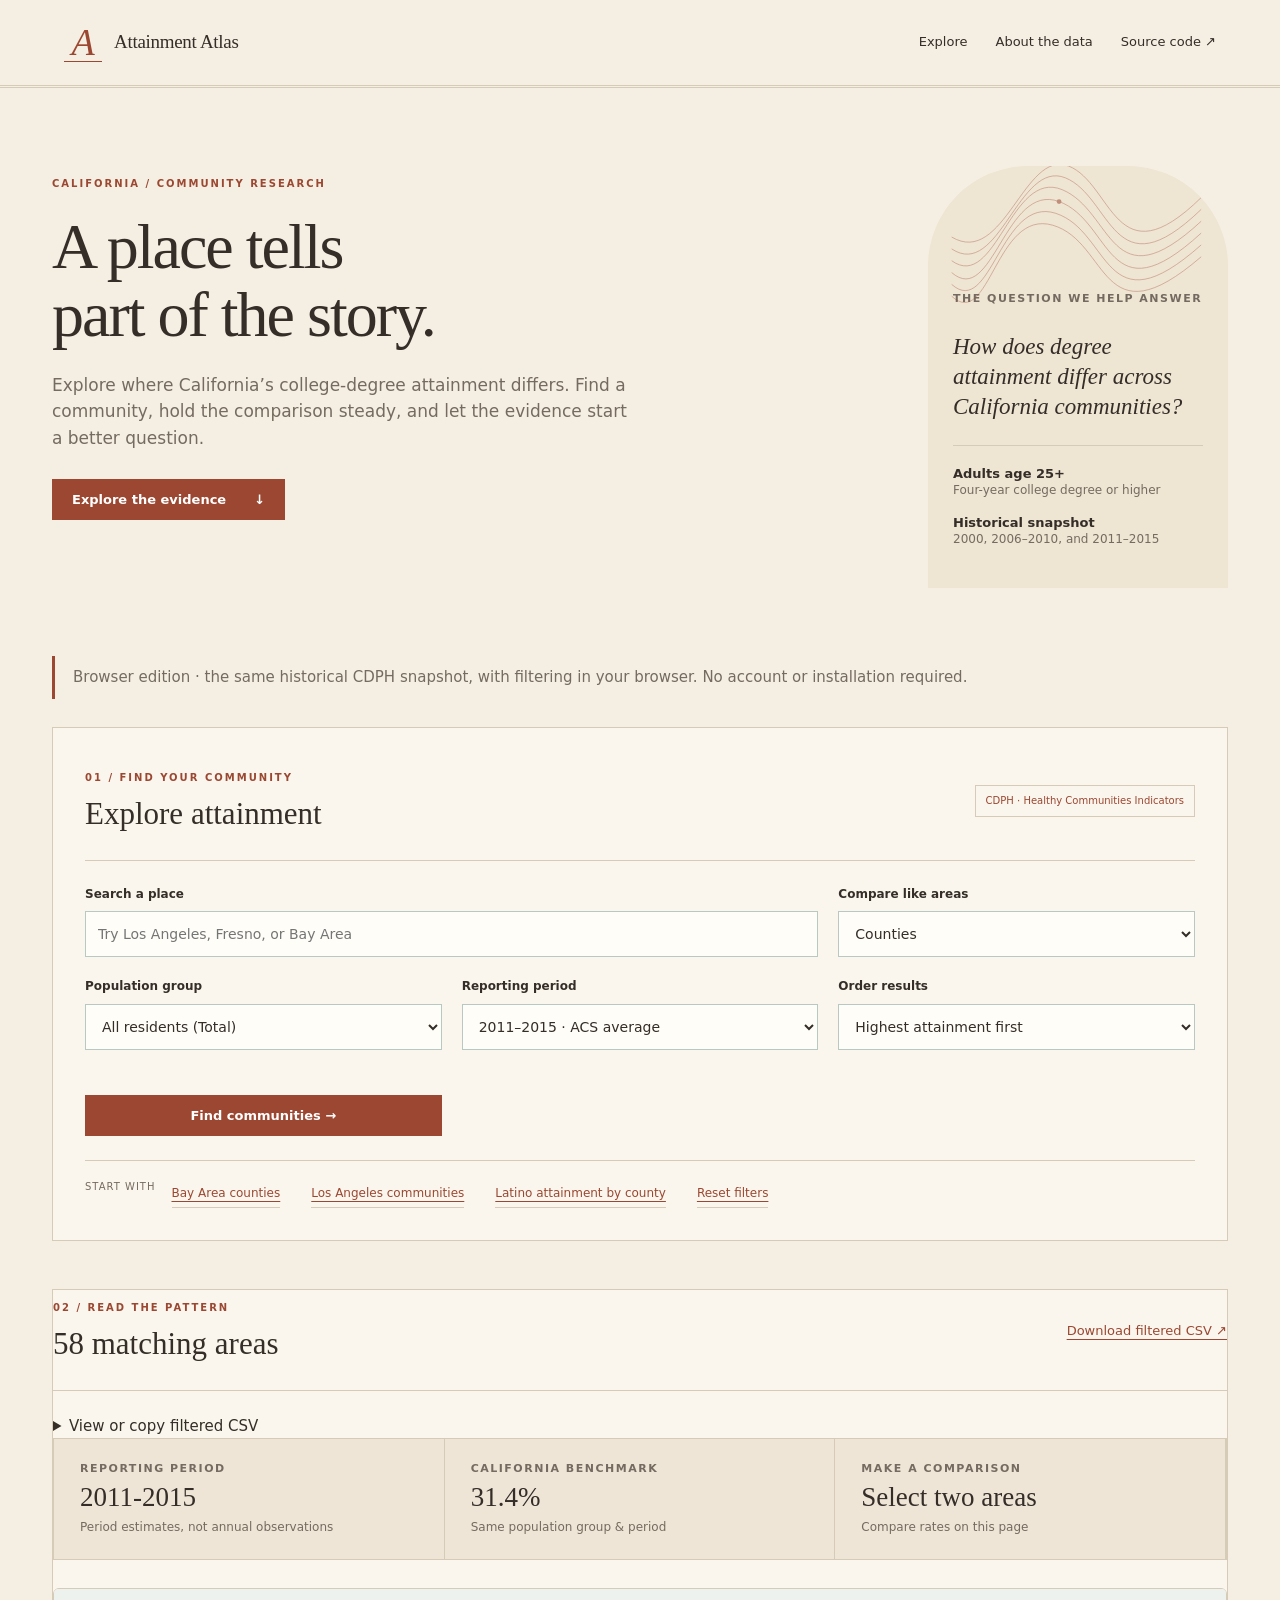
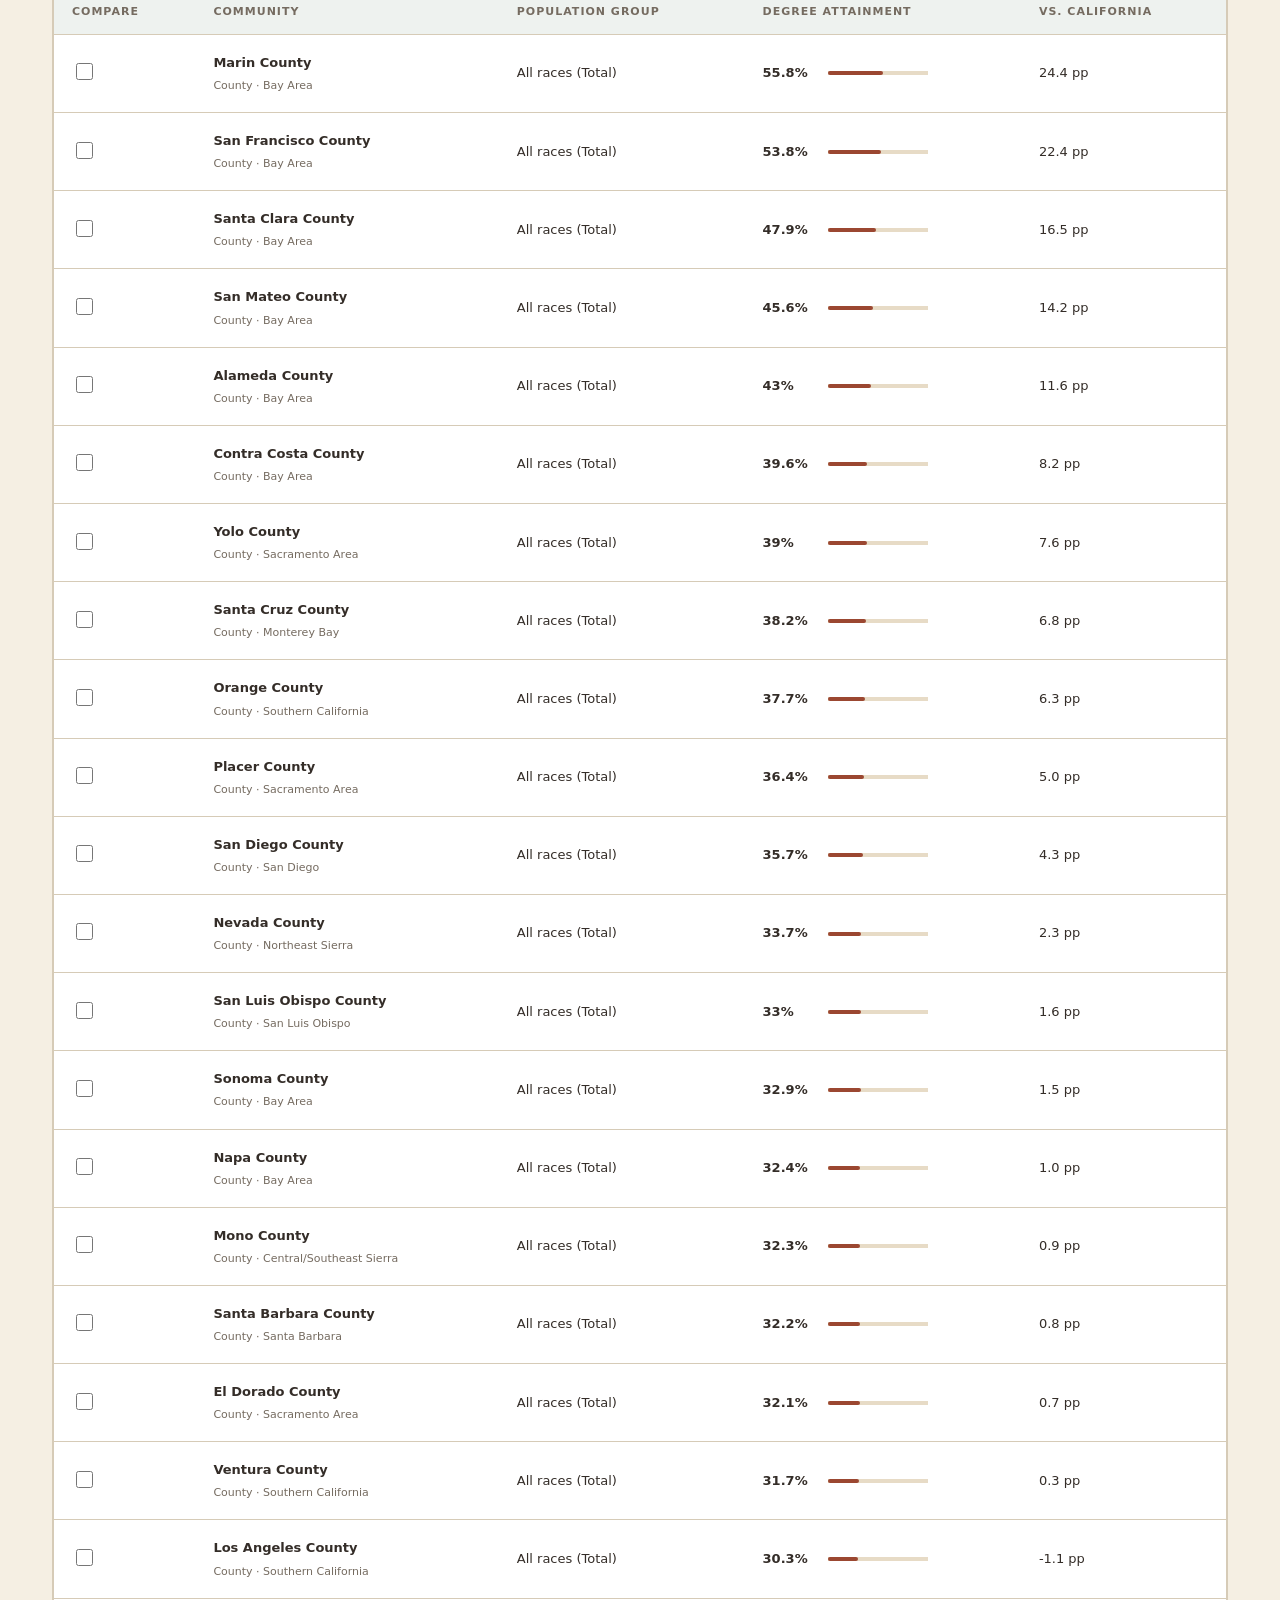
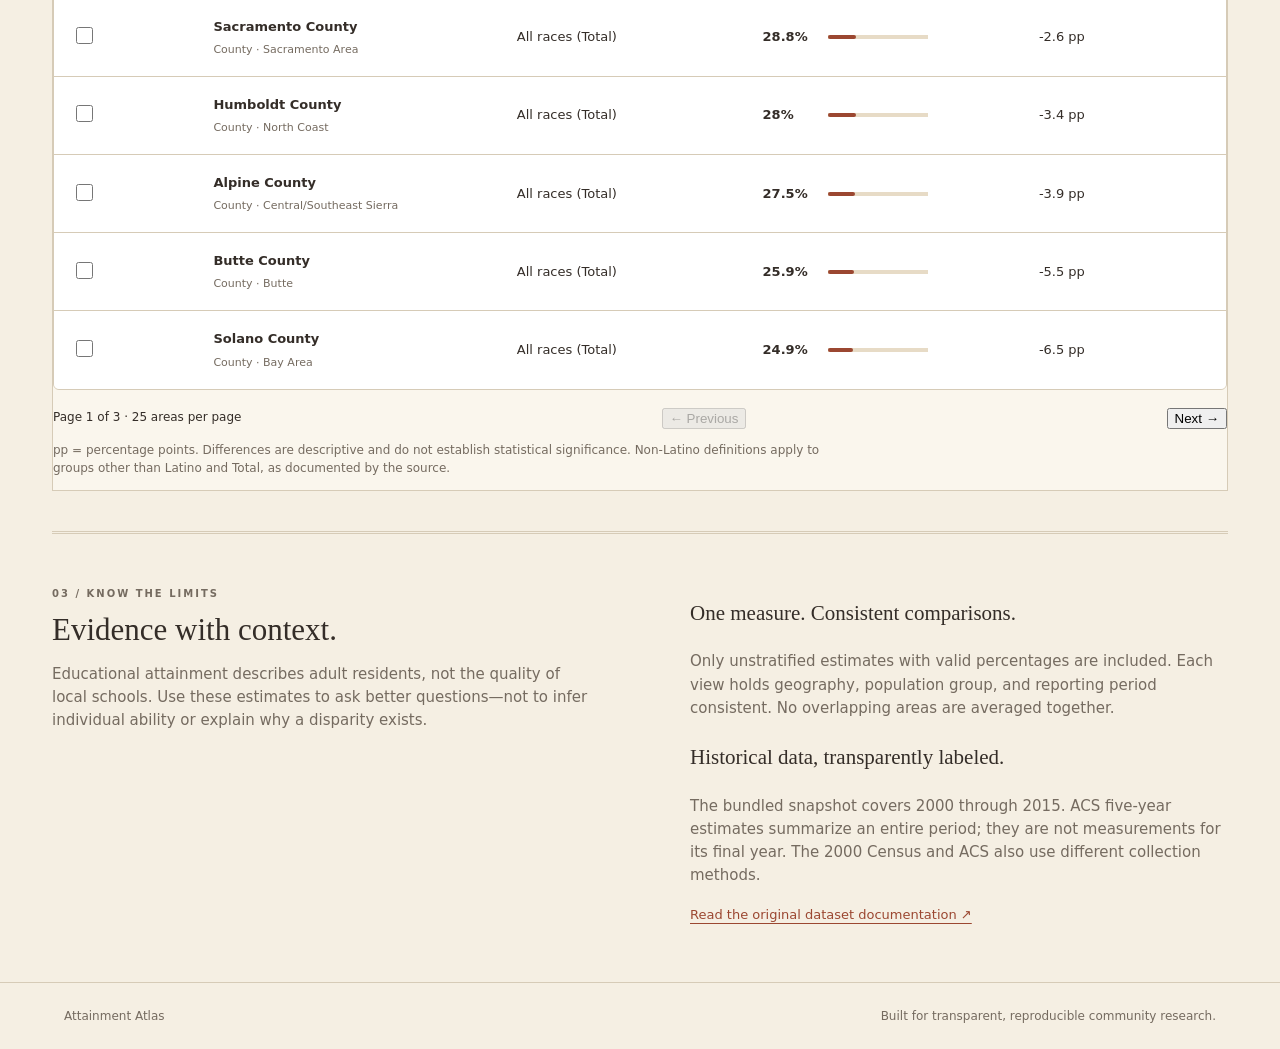
==== commit ab13da4d: "Add accessible CSV copy fallback" ====
--- a/docs/index.html
+++ b/docs/index.html
@@ -1,6 +1,6 @@
 <!doctype html>
 <html lang="en">
-<head><meta charset="utf-8"><meta name="viewport" content="width=device-width,initial-scale=1"><title>Attainment Atlas · California education research</title><link rel="stylesheet" href="atlas.css"><script src="explore.js" defer></script></head>
+<head><meta charset="utf-8"><meta name="viewport" content="width=device-width,initial-scale=1"><title>Attainment Atlas · California education research</title><link rel="stylesheet" href="atlas.css?v=be743568532e"><script src="explore.js?v=f53d78f4b250" defer></script></head>
 <body>
 <header class="masthead"><a class="brand" href="./">A<span class="brandname">Attainment Atlas</span></a><nav><a href="#explore">Explore</a><a href="#method">About the data</a><a href="https://github.com/Invasivepencils/education-statistics-compiler">Source code ↗</a></nav></header>
 <main>
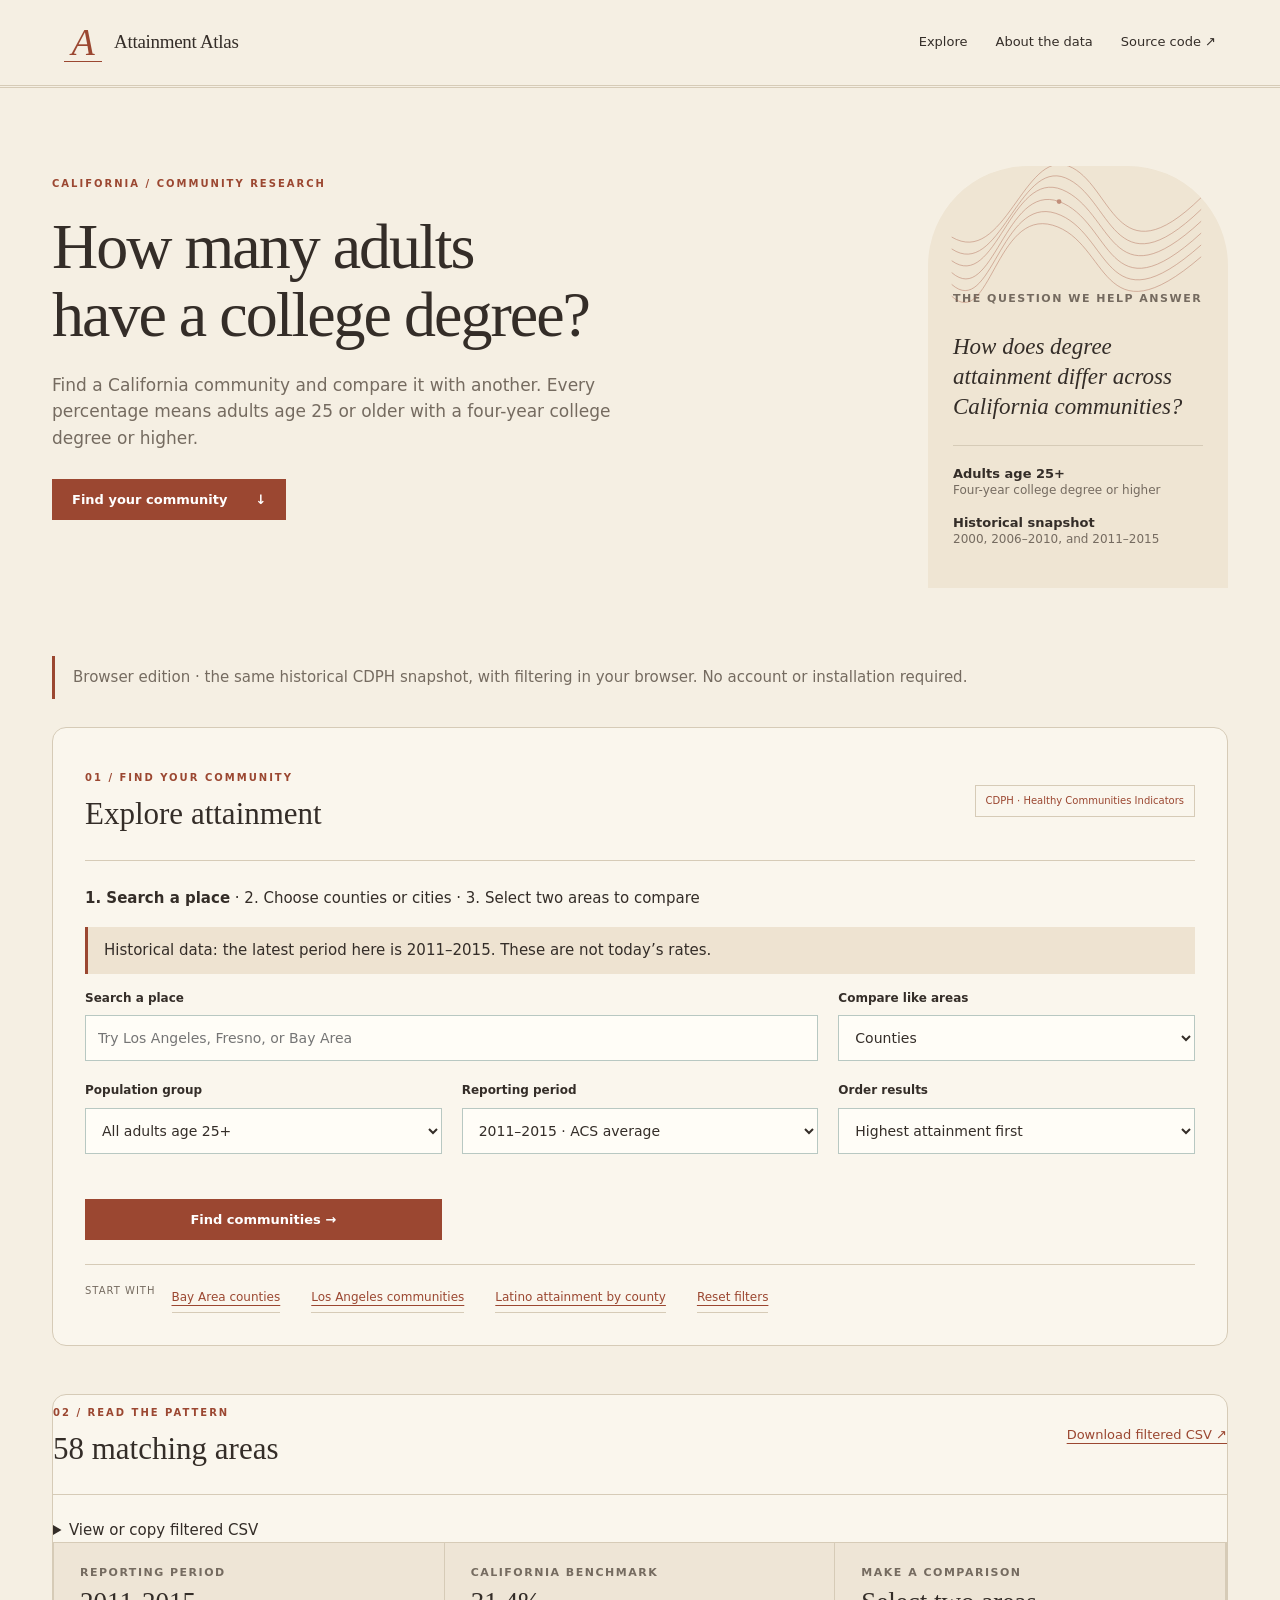
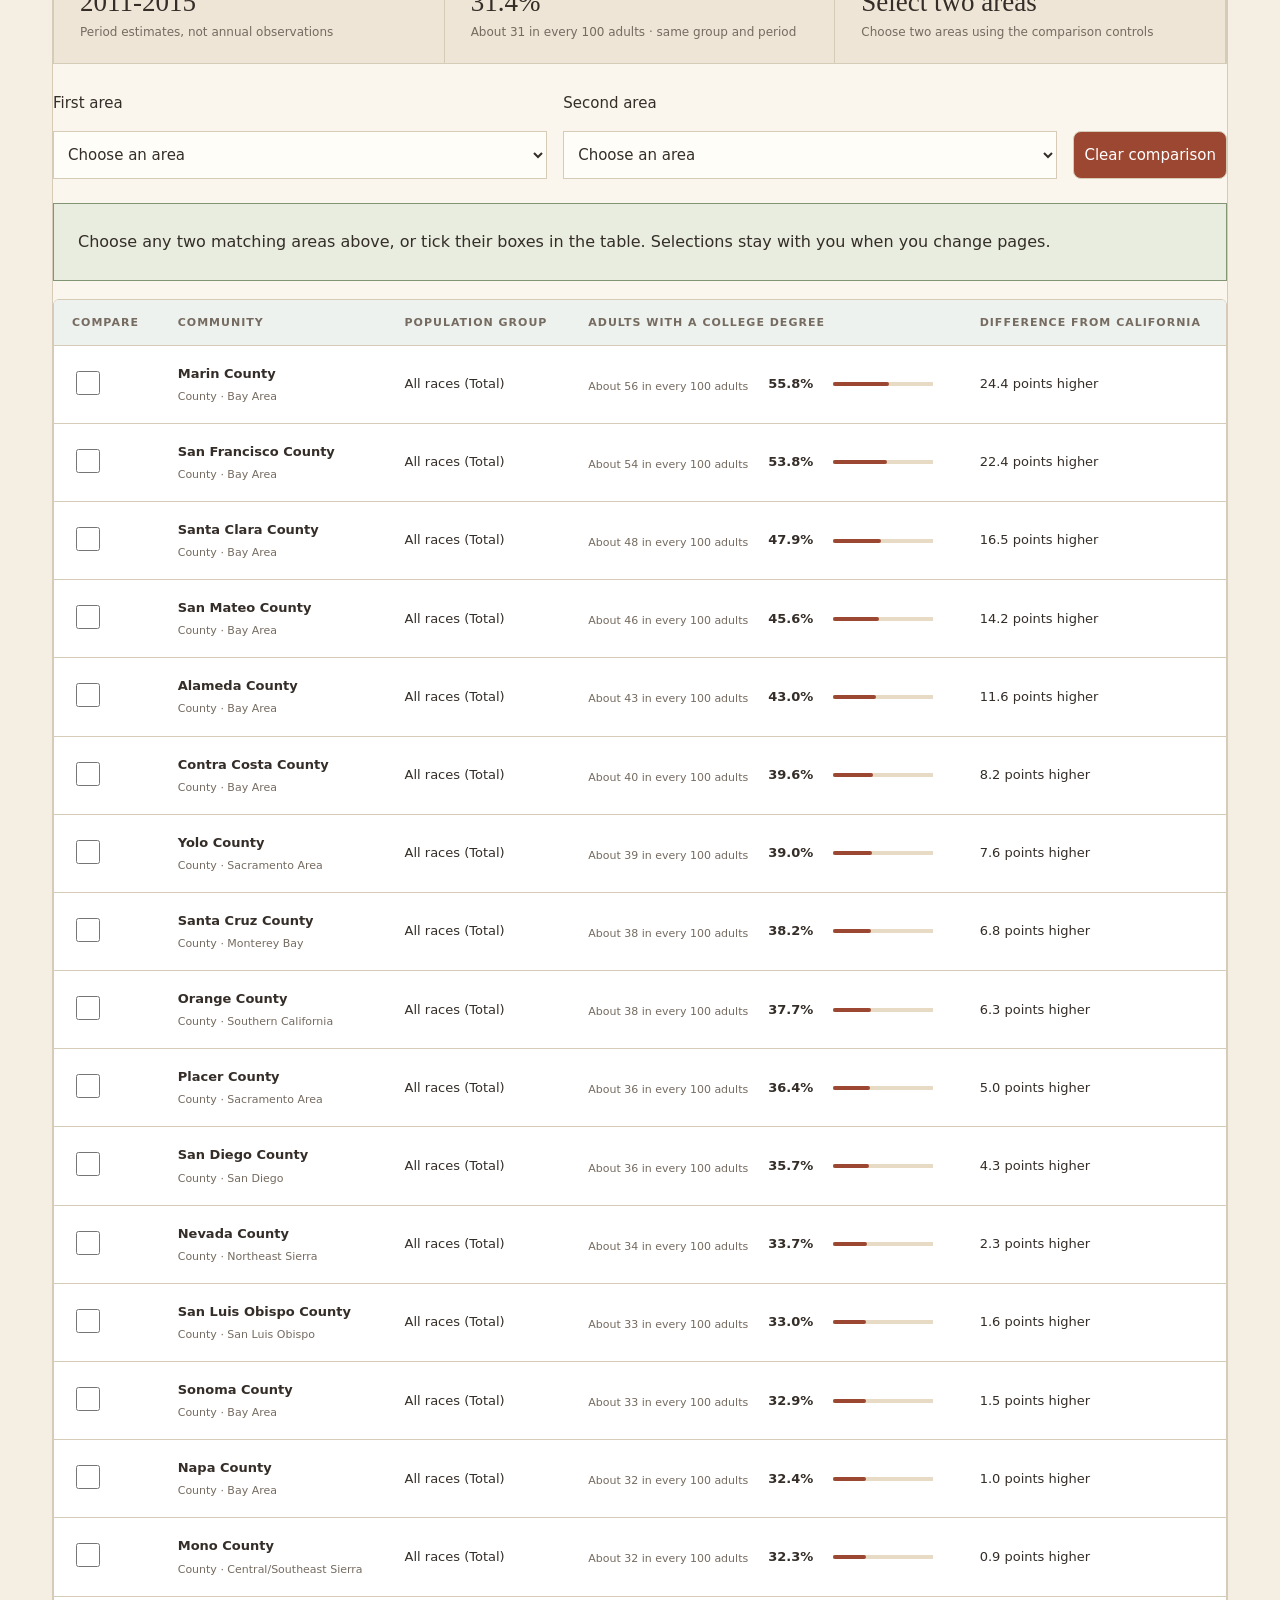
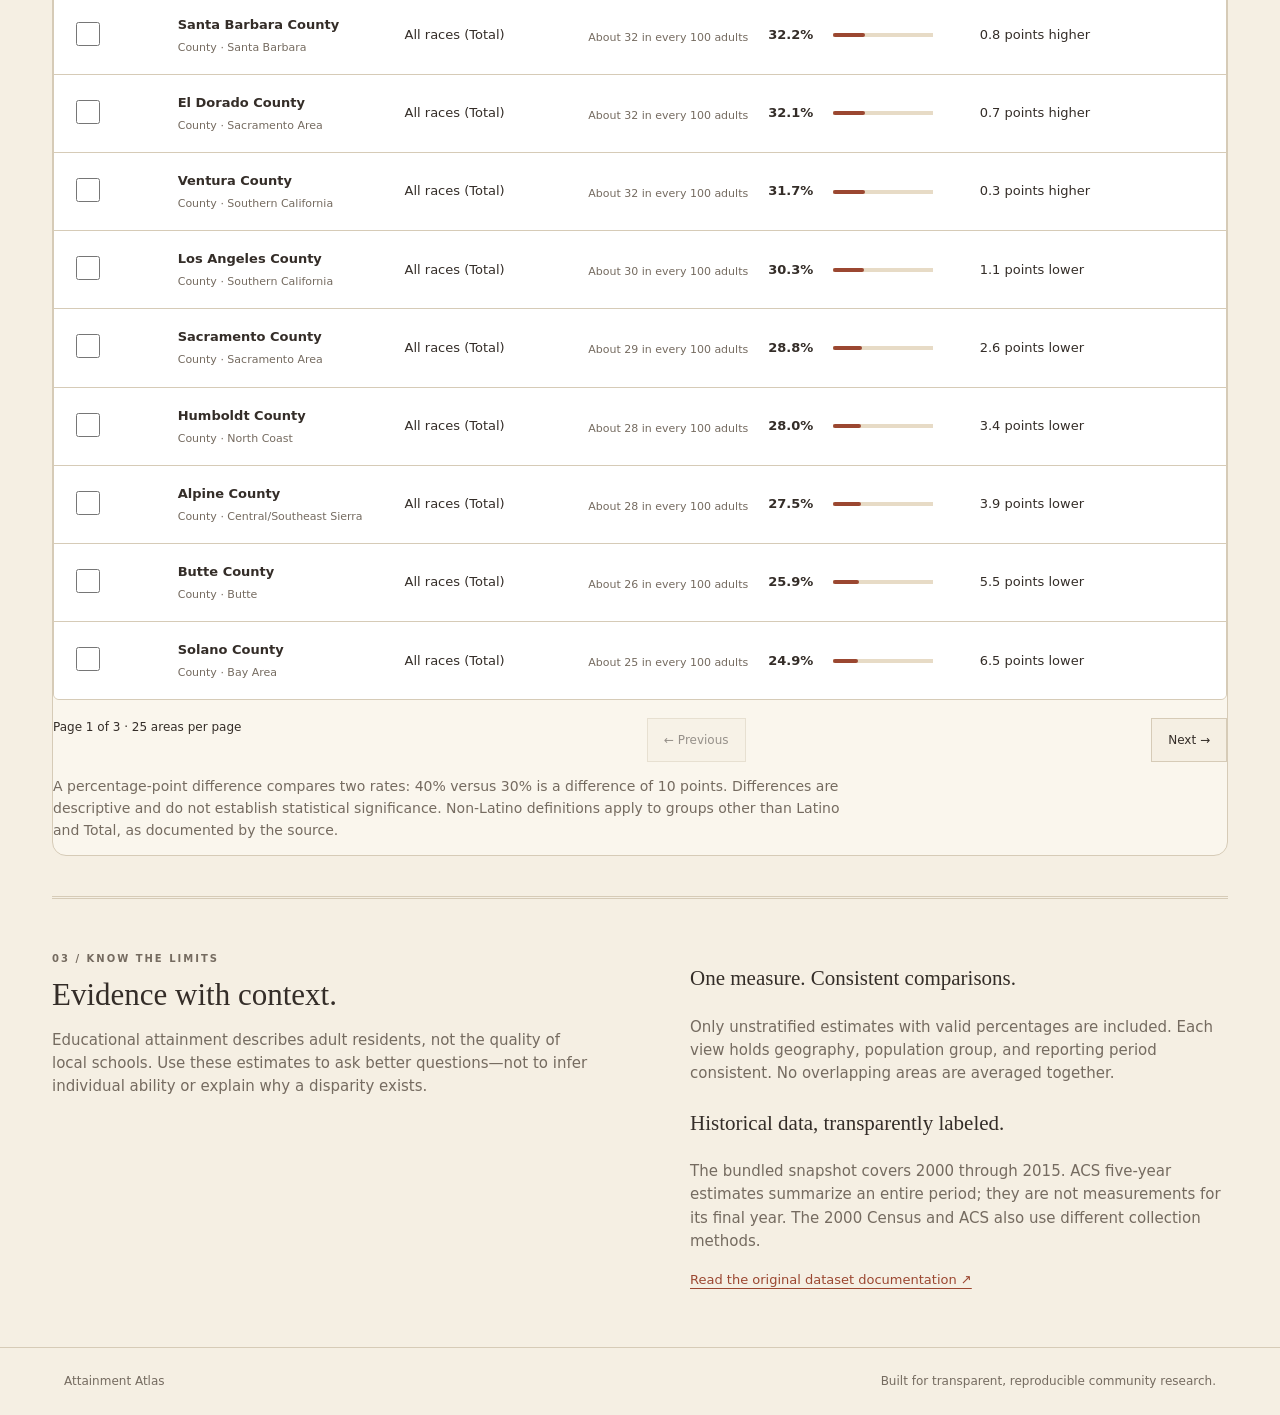
==== commit 67d1838e: "Explain rates and make area comparisons easy" ====
--- a/docs/index.html
+++ b/docs/index.html
@@ -1,53 +1,52 @@
-<!doctype html>
-<html lang="en">
-<head><meta charset="utf-8"><meta name="viewport" content="width=device-width,initial-scale=1"><title>Attainment Atlas · California education research</title><link rel="stylesheet" href="atlas.css?v=be743568532e"><script src="explore.js?v=f53d78f4b250" defer></script></head>
-<body>
-<header class="masthead"><a class="brand" href="./">A<span class="brandname">Attainment Atlas</span></a><nav><a href="#explore">Explore</a><a href="#method">About the data</a><a href="https://github.com/Invasivepencils/education-statistics-compiler">Source code ↗</a></nav></header>
-<main>
-<section class="hero"><div><p class="eyebrow">CALIFORNIA / COMMUNITY RESEARCH</p><h1>A place tells<br>part of the story.</h1><p class="intro">Explore where California’s college-degree attainment differs. Find a community, hold the comparison steady, and let the evidence start a better question.</p><a class="button" href="#explore">Explore the evidence <span>↓</span></a></div><aside class="hero-note"><svg class="contour-art" viewBox="0 0 280 190" aria-hidden="true"><g fill="none" stroke="currentColor" stroke-width=".8"><path d="M-20 135C32 180 48 20 116 45S176 195 296 85"/><path d="M-20 120C36 160 55 3 120 30S180 177 296 70"/><path d="M-20 105C40 145 65-9 124 15S184 163 296 55"/><path d="M-20 90C46 129 72-22 128 0S187 147 296 40"/><path d="M-20 150C30 194 42 37 112 60S172 210 296 100"/><path d="M-20 165C28 209 36 54 108 75S168 225 296 115"/></g><circle cx="116" cy="45" r="3" fill="currentColor"/></svg><span class="mini">THE QUESTION WE HELP ANSWER</span><p>How does degree attainment differ across California communities?</p><div class="rule"></div><strong>Adults age 25+</strong><span>Four-year college degree or higher</span><strong>Historical snapshot</strong><span>2000, 2006–2010, and 2011–2015</span></aside></section>
-<p class="demo-note">Browser edition · the same historical CDPH snapshot, with filtering in your browser. No account or installation required.</p><section class="workspace" id="explore" aria-labelledby="explore-title"><div class="section-head"><div><p class="eyebrow">01 / FIND YOUR COMMUNITY</p><h2 id="explore-title">Explore attainment</h2></div><span class="tag">CDPH · Healthy Communities Indicators</span></div>
-<noscript><p>This explorer requires JavaScript. The repository also includes a Java application and the source CSV.</p></noscript><form id="filters" action="./" method="get" class="filters">
-<label class="search-label">Search a place<input name="query" type="search" value="" placeholder="Try Los Angeles, Fresno, or Bay Area" list="places"><datalist id="places"><option value="Acalanes Ridge (community)"></option><option value="Acampo (community)"></option><option value="Acton (community)"></option><option value="Adelanto (city)"></option><option value="Adin (community)"></option><option value="Agoura Hills (city)"></option><option value="Agua Dulce (community)"></option><option value="Aguanga (community)"></option><option value="Ahwahnee (community)"></option><option value="Airport (community)"></option><option value="Alameda (city)"></option><option value="Alameda County"></option><option value="Alamo (community)"></option><option value="Albany (city)"></option><option value="Albion (community)"></option><option value="Alderpoint (community)"></option><option value="Alhambra (city)"></option><option value="Alhambra Valley (community)"></option><option value="Aliso Viejo (city)"></option><option value="Alleghany (community)"></option><option value="Allendale (community)"></option><option value="Allensworth (community)"></option><option value="Almanor (community)"></option><option value="Alondra Park (community)"></option><option value="Alpaugh (community)"></option><option value="Alpine (community)"></option><option value="Alpine County"></option><option value="Alpine Village (community)"></option><option value="Alta (community)"></option><option value="Alta Sierra (community)"></option><option value="Altadena (community)"></option><option value="Alto (community)"></option><option value="Alturas (city)"></option><option value="Alum Rock (community)"></option><option value="Amador City (city)"></option><option value="Amador County"></option><option value="American Canyon (city)"></option><option value="Amesti (community)"></option><option value="Anaheim (city)"></option><option value="Anchor Bay (community)"></option><option value="Anderson (city)"></option><option value="Angels (city)"></option><option value="Angels City (city)"></option><option value="Angwin (community)"></option><option value="Antelope (community)"></option><option value="Antioch (city)"></option><option value="Anza (community)"></option><option value="Apple Valley (town)"></option><option value="Aptos (community)"></option><option value="Aptos Hills-Larkin Valley (community)"></option><option value="Arbuckle (community)"></option><option value="Arcadia (city)"></option><option value="Arcata (city)"></option><option value="Arden-Arcade (community)"></option><option value="Armona (community)"></option><option value="Arnold (community)"></option><option value="Aromas (community)"></option><option value="Arroyo Grande (city)"></option><option value="Artesia (city)"></option><option value="Artois (community)"></option><option value="Arvin (city)"></option><option value="Ashland (community)"></option><option value="Aspen Springs (community)"></option><option value="Atascadero (city)"></option><option value="Atherton (town)"></option><option value="Atwater (city)"></option><option value="Auberry (community)"></option><option value="Auburn (city)"></option><option value="Auburn Lake Trails (community)"></option><option value="August (community)"></option><option value="Avalon (city)"></option><option value="Avenal (city)"></option><option value="Avery (community)"></option><option value="Avilla Beach (community)"></option><option value="Avocado Heights (community)"></option><option value="Azusa (city)"></option><option value="Baker (community)"></option><option value="Bakersfield (city)"></option><option value="Baldwin Park (city)"></option><option value="Ballard (community)"></option><option value="Ballico (community)"></option><option value="Bangor (community)"></option><option value="Banning (city)"></option><option value="Barstow (city)"></option><option value="Bass Lake (community)"></option><option value="Bay Area"></option><option value="Bay Point (community)"></option><option value="Bayview (community)"></option><option value="Bayview-Montalvin (community)"></option><option value="Baywood-Los Osos (community)"></option><option value="Beale AFB (community)"></option><option value="Bear Creek (community)"></option><option value="Bear Valley (community)"></option><option value="Bear Valley Springs (community)"></option><option value="Beaumont (city)"></option><option value="Beckwourth (community)"></option><option value="Belden (community)"></option><option value="Bell (city)"></option><option value="Bell Canyon (community)"></option><option value="Bell Gardens (city)"></option><option value="Bella Vista (community)"></option><option value="Bellflower (city)"></option><option value="Belmont (city)"></option><option value="Belvedere (city)"></option><option value="Ben Lomond (community)"></option><option value="Benbow (community)"></option><option value="Bend (community)"></option><option value="Benicia (city)"></option><option value="Benton (community)"></option><option value="Berkeley (city)"></option><option value="Bermuda Dunes (community)"></option><option value="Berry Creek (community)"></option><option value="Bertsch-Oceanview (community)"></option><option value="Bethel Island (community)"></option><option value="Beverly Hills (city)"></option><option value="Bieber (community)"></option><option value="Big Bear City (community)"></option><option value="Big Bear Lake (city)"></option><option value="Big Bend (community)"></option><option value="Big Creek (community)"></option><option value="Big Lagoon (community)"></option><option value="Big Pine (community)"></option><option value="Big River (community)"></option><option value="Biggs (city)"></option><option value="Biola (community)"></option><option value="Bishop (city)"></option><option value="Black Point-Green Point (community)"></option><option value="Blackhawk (community)"></option><option value="Blackhawk-Camino Tassajara (community)"></option><option value="Blacklake (community)"></option><option value="Blairsden (community)"></option><option value="Bloomfield (community)"></option><option value="Bloomington (community)"></option><option value="Blue Lake (city)"></option><option value="Bluewater (community)"></option><option value="Blythe (city)"></option><option value="Bodega (community)"></option><option value="Bodega Bay (community)"></option><option value="Bodfish (community)"></option><option value="Bolinas (community)"></option><option value="Bombay Beach (community)"></option><option value="Bonadelle Ranchos-Madera Ranchos (community)"></option><option value="Bonita (community)"></option><option value="Bonny Doon (community)"></option><option value="Bonsall (community)"></option><option value="Boonville (community)"></option><option value="Bootjack (community)"></option><option value="Boron (community)"></option><option value="Boronda (community)"></option><option value="Borrego Springs (community)"></option><option value="Bostonia (community)"></option><option value="Boulder Creek (community)"></option><option value="Boulevard (community)"></option><option value="Bowles (community)"></option><option value="Boyes Hot Springs (community)"></option><option value="Bradbury (city)"></option><option value="Bradley (community)"></option><option value="Brawley (city)"></option><option value="Brea (city)"></option><option value="Brentwood (city)"></option><option value="Bret Harte (community)"></option><option value="Bridgeport (community)"></option><option value="Brisbane (city)"></option><option value="Broadmoor (community)"></option><option value="Brookdale (community)"></option><option value="Brooktrails (community)"></option><option value="Buck Meadows (community)"></option><option value="Buckhorn (community)"></option><option value="Bucks Lake (community)"></option><option value="Buellton (city)"></option><option value="Buena Park (city)"></option><option value="Buena Vista (community)"></option><option value="Burbank (city)"></option><option value="Burbank (community)"></option><option value="Burlingame (city)"></option><option value="Burney (community)"></option><option value="Burnt Ranch (community)"></option><option value="Butte"></option><option value="Butte County"></option><option value="Butte Creek Canyon (community)"></option><option value="Butte Meadows (community)"></option><option value="Butte Valley (community)"></option><option value="Buttonwillow (community)"></option><option value="Byron (community)"></option><option value="Bystrom (community)"></option><option value="C-Road (community)"></option><option value="Cabazon (community)"></option><option value="Calabasas (city)"></option><option value="Calaveras County"></option><option value="Calexico (city)"></option><option value="California City (city)"></option><option value="California Hot Springs (community)"></option><option value="California Pines (community)"></option><option value="Calimesa (city)"></option><option value="Calipatria (city)"></option><option value="Calistoga (city)"></option><option value="Callender (community)"></option><option value="Calpella (community)"></option><option value="Calpine (community)"></option><option value="Calwa (community)"></option><option value="Camanche North Shore (community)"></option><option value="Camanche Village (community)"></option><option value="Camarillo (city)"></option><option value="Cambria (community)"></option><option value="Cambrian Park (community)"></option><option value="Cameron Park (community)"></option><option value="Camino (community)"></option><option value="Camino Tassajara (community)"></option><option value="Camp Nelson (community)"></option><option value="Camp Pendleton North (community)"></option><option value="Camp Pendleton South (community)"></option><option value="Campbell (city)"></option><option value="Campo (community)"></option><option value="Camptonville (community)"></option><option value="Canby (community)"></option><option value="Cantua Creek (community)"></option><option value="Canyon Lake (city)"></option><option value="Canyondam (community)"></option><option value="Capitola (city)"></option><option value="Caribou (community)"></option><option value="Carlsbad (city)"></option><option value="Carmel Valley Village (community)"></option><option value="Carmel-by-the-Sea (city)"></option><option value="Carmet (community)"></option><option value="Carmichael (community)"></option><option value="Carnelian Bay (community)"></option><option value="Carpinteria (city)"></option><option value="Carrick (community)"></option><option value="Carson (city)"></option><option value="Cartago (community)"></option><option value="Caruthers (community)"></option><option value="Casa Conejo (community)"></option><option value="Casa de Oro-Mount Helix (community)"></option><option value="Casmalia (community)"></option><option value="Caspar (community)"></option><option value="Cassel (community)"></option><option value="Castaic (community)"></option><option value="Castle Hill (community)"></option><option value="Castro Valley (community)"></option><option value="Castroville (community)"></option><option value="Cathedral City (city)"></option><option value="Catheys Valley (community)"></option><option value="Cayucos (community)"></option><option value="Cazadero (community)"></option><option value="Cedar Ridge (community)"></option><option value="Cedar Slope (community)"></option><option value="Cedarville (community)"></option><option value="Centerville (community)"></option><option value="Central/Southeast Sierra"></option><option value="Ceres (city)"></option><option value="Cerritos (city)"></option><option value="Chalfant (community)"></option><option value="Challenge-Brownsville (community)"></option><option value="Channel Islands Beach (community)"></option><option value="Charter Oak (community)"></option><option value="Cherokee (community)"></option><option value="Cherokee Strip (community)"></option><option value="Cherry Valley (community)"></option><option value="Cherryland (community)"></option><option value="Chester (community)"></option><option value="Chico (city)"></option><option value="Chilcoot-Vinton (community)"></option><option value="China Lake Acres (community)"></option><option value="Chinese Camp (community)"></option><option value="Chino (city)"></option><option value="Chino Hills (city)"></option><option value="Chowchilla (city)"></option><option value="Chualar (community)"></option><option value="Chula Vista (city)"></option><option value="Citrus (community)"></option><option value="Citrus Heights (city)"></option><option value="Claremont (city)"></option><option value="Clarksburg (community)"></option><option value="Clay (community)"></option><option value="Clayton (city)"></option><option value="Clear Creek (community)"></option><option value="Clearlake (city)"></option><option value="Clearlake Oaks (community)"></option><option value="Clearlake Riviera (community)"></option><option value="Cleone (community)"></option><option value="Clio (community)"></option><option value="Clipper Mills (community)"></option><option value="Cloverdale (city)"></option><option value="Clovis (city)"></option><option value="Clyde (community)"></option><option value="Coachella (city)"></option><option value="Coalinga (city)"></option><option value="Coarsegold (community)"></option><option value="Cobb (community)"></option><option value="Coffee Creek (community)"></option><option value="Cohasset (community)"></option><option value="Cold Springs (community)"></option><option value="Coleville (community)"></option><option value="Colfax (city)"></option><option value="College City (community)"></option><option value="Collierville (community)"></option><option value="Colma (town)"></option><option value="Coloma (community)"></option><option value="Colton (city)"></option><option value="Columbia (community)"></option><option value="Colusa (city)"></option><option value="Colusa County"></option><option value="Commerce (city)"></option><option value="Comptche (community)"></option><option value="Compton (city)"></option><option value="Concord (city)"></option><option value="Concow (community)"></option><option value="Contra Costa Centre (community)"></option><option value="Contra Costa County"></option><option value="Copperopolis (community)"></option><option value="Corcoran (city)"></option><option value="Corning (city)"></option><option value="Corona (city)"></option><option value="Coronado (city)"></option><option value="Coronita (community)"></option><option value="Corralitos (community)"></option><option value="Corte Madera (town)"></option><option value="Costa Mesa (city)"></option><option value="Cotati (city)"></option><option value="Coto de Caza (community)"></option><option value="Cottonwood (community)"></option><option value="Coultervillle (community)"></option><option value="Country Club (community)"></option><option value="Courtland (community)"></option><option value="Covelo (community)"></option><option value="Covina (city)"></option><option value="Cowan (community)"></option><option value="Crescent City (city)"></option><option value="Crescent City North (community)"></option><option value="Crescent Mills (community)"></option><option value="Cressey (community)"></option><option value="Crest (community)"></option><option value="Crestline (community)"></option><option value="Creston (community)"></option><option value="Crockett (community)"></option><option value="Cromberg (community)"></option><option value="Crowley Lake (community)"></option><option value="Crows Landing (community)"></option><option value="Cudahy (city)"></option><option value="Culver City (city)"></option><option value="Cupertino (city)"></option><option value="Cutler (community)"></option><option value="Cutten (community)"></option><option value="Cuyama (community)"></option><option value="Cypress (city)"></option><option value="Daly City (city)"></option><option value="Dana Point (city)"></option><option value="Danville (town)"></option><option value="Daphnedale Park (community)"></option><option value="Darwin (community)"></option><option value="Davenport (community)"></option><option value="Davis (city)"></option><option value="Day Valley (community)"></option><option value="Deer Park (community)"></option><option value="Del Aire (community)"></option><option value="Del Mar (city)"></option><option value="Del Monte Forest (community)"></option><option value="Del Norte County"></option><option value="Del Rey (community)"></option><option value="Del Rey Oaks (city)"></option><option value="Del Rio (community)"></option><option value="Delano (city)"></option><option value="Delft Colony (community)"></option><option value="Delhi (community)"></option><option value="Delleker (community)"></option><option value="Denair (community)"></option><option value="Derby Acres (community)"></option><option value="Descanso (community)"></option><option value="Desert Center (community)"></option><option value="Desert Edge (community)"></option><option value="Desert Hot Springs (city)"></option><option value="Desert Palms (community)"></option><option value="Desert Shores (community)"></option><option value="Desert View Highlands (community)"></option><option value="Diablo (community)"></option><option value="Diablo Grande (community)"></option><option value="Diamond Bar (city)"></option><option value="Diamond Springs (community)"></option><option value="Dillon Beach (community)"></option><option value="Dinuba (city)"></option><option value="Discovery Bay (community)"></option><option value="Dixon (city)"></option><option value="Dixon Lane-Meadow Creek (community)"></option><option value="Dobbins (community)"></option><option value="Dogtown (community)"></option><option value="Dollar Point (community)"></option><option value="Dorrington (community)"></option><option value="Dorris (city)"></option><option value="Dos Palos (city)"></option><option value="Dos Palos Y (community)"></option><option value="Douglas City (community)"></option><option value="Downey (city)"></option><option value="Downieville (community)"></option><option value="Doyle (community)"></option><option value="Drytown (community)"></option><option value="Duarte (city)"></option><option value="Dublin (city)"></option><option value="Ducor (community)"></option><option value="Dunnigan (community)"></option><option value="Dunsmuir (city)"></option><option value="Durham (community)"></option><option value="Dustin Acres (community)"></option><option value="Dutch Flat (community)"></option><option value="Eagleville (community)"></option><option value="Earlimart (community)"></option><option value="East Compton (community)"></option><option value="East Foothills (community)"></option><option value="East Hemet (community)"></option><option value="East La Mirada (community)"></option><option value="East Los Angeles (community)"></option><option value="East Nicolaus (community)"></option><option value="East Oakdale (community)"></option><option value="East Orosi (community)"></option><option value="East Palo Alto (city)"></option><option value="East Pasadena (community)"></option><option value="East Porterville (community)"></option><option value="East Quincy (community)"></option><option value="East Rancho Dominguez (community)"></option><option value="East Richmond Heights (community)"></option><option value="East San Gabriel (community)"></option><option value="East Shore (community)"></option><option value="East Sonora (community)"></option><option value="East Tulare Villa (community)"></option><option value="East Whittier (community)"></option><option value="Easton (community)"></option><option value="Eastvale (community)"></option><option value="Edgewood (community)"></option><option value="Edmundson Acres (community)"></option><option value="Edna (community)"></option><option value="Edwards AFB (community)"></option><option value="El Cajon (city)"></option><option value="El Centro (city)"></option><option value="El Cerrito (city)"></option><option value="El Cerrito (community)"></option><option value="El Dorado County"></option><option value="El Dorado Hills (community)"></option><option value="El Granada (community)"></option><option value="El Monte (city)"></option><option value="El Nido (community)"></option><option value="El Paso de Robles (Paso Robles) (city)"></option><option value="El Portal (community)"></option><option value="El Rancho (community)"></option><option value="El Rio (community)"></option><option value="El Segundo (city)"></option><option value="El Sobrante (community)"></option><option value="El Verano (community)"></option><option value="Eldridge (community)"></option><option value="Elizabeth Lake (community)"></option><option value="Elk Creek (community)"></option><option value="Elk Grove (city)"></option><option value="Elkhorn (community)"></option><option value="Elmira (community)"></option><option value="Elverta (community)"></option><option value="Emerald Lake Hills (community)"></option><option value="Emeryville (city)"></option><option value="Empire (community)"></option><option value="Encinitas (city)"></option><option value="Escalon (city)"></option><option value="Escondido (city)"></option><option value="Esparto (community)"></option><option value="Etna (city)"></option><option value="Eucalyptus Hills (community)"></option><option value="Eureka (city)"></option><option value="Exeter (city)"></option><option value="Fair Oaks (community)"></option><option value="Fairbanks Ranch (community)"></option><option value="Fairfax (town)"></option><option value="Fairfield (city)"></option><option value="Fairmead (community)"></option><option value="Fairview (community)"></option><option value="Fall River Mills (community)"></option><option value="Fallbrook (community)"></option><option value="Farmersville (city)"></option><option value="Farmington (community)"></option><option value="Fellows (community)"></option><option value="Felton (community)"></option><option value="Ferndale (city)"></option><option value="Fetters Hot Springs-Agua Caliente (community)"></option><option value="Fiddletown (community)"></option><option value="Fieldbrook (community)"></option><option value="Fields Landing (community)"></option><option value="Fillmore (city)"></option><option value="Firebaugh (city)"></option><option value="Fish Camp (community)"></option><option value="Florence-Graham (community)"></option><option value="Florin (community)"></option><option value="Floriston (community)"></option><option value="Flournoy (community)"></option><option value="Folsom (city)"></option><option value="Fontana (city)"></option><option value="Foothill Farms (community)"></option><option value="Foothill Ranch (community)"></option><option value="Forbestown (community)"></option><option value="Ford City (community)"></option><option value="Forest Meadows (community)"></option><option value="Forest Ranch (community)"></option><option value="Foresthill (community)"></option><option value="Forestville (community)"></option><option value="Fort Bidwell (community)"></option><option value="Fort Bragg (city)"></option><option value="Fort Irwin (community)"></option><option value="Fort Jones (city)"></option><option value="Fort Washington (community)"></option><option value="Fortuna (city)"></option><option value="Foster City (city)"></option><option value="Fountain Valley (city)"></option><option value="Fowler (city)"></option><option value="Franklin (community)"></option><option value="Frazier Park (community)"></option><option value="Freedom (community)"></option><option value="Freeport (community)"></option><option value="Fremont (city)"></option><option value="French Camp (community)"></option><option value="French Gulch (community)"></option><option value="French Valley (community)"></option><option value="Fresno (city)"></option><option value="Fresno County"></option><option value="Friant (community)"></option><option value="Fruitdale (community)"></option><option value="Fruitridge Pocket (community)"></option><option value="Fuller Acres (community)"></option><option value="Fullerton (city)"></option><option value="Fulton (community)"></option><option value="Furnace Creek (community)"></option><option value="Galt (city)"></option><option value="Garberville (community)"></option><option value="Garden Acres (community)"></option><option value="Garden Farms (community)"></option><option value="Garden Grove (city)"></option><option value="Gardena (city)"></option><option value="Garey (community)"></option><option value="Garnet (community)"></option><option value="Gasquet (community)"></option><option value="Gazelle (community)"></option><option value="Georgetown (community)"></option><option value="Gerber (community)"></option><option value="Gerber-Las Flores (community)"></option><option value="Geyserville (community)"></option><option value="Gilroy (city)"></option><option value="Glen Avon (community)"></option><option value="Glen Ellen (community)"></option><option value="Glendale (city)"></option><option value="Glendora (city)"></option><option value="Glenn County"></option><option value="Gold Mountain (community)"></option><option value="Gold River (community)"></option><option value="Golden Hills (community)"></option><option value="Goleta (city)"></option><option value="Gonzales (city)"></option><option value="Good Hope (community)"></option><option value="Goodyears Bar (community)"></option><option value="Goshen (community)"></option><option value="Graeagle (community)"></option><option value="Grand Terrace (city)"></option><option value="Grangeville (community)"></option><option value="Granite Bay (community)"></option><option value="Granite Hills (community)"></option><option value="Graniteville (community)"></option><option value="Grass Valley (city)"></option><option value="Graton (community)"></option><option value="Grayson (community)"></option><option value="Greeley Hill (community)"></option><option value="Green Acres (community)"></option><option value="Green Valley (community)"></option><option value="Greenacres (community)"></option><option value="Greenfield (city)"></option><option value="Greenfield (community)"></option><option value="Greenhorn (community)"></option><option value="Greenview (community)"></option><option value="Greenville (community)"></option><option value="Grenada (community)"></option><option value="Gridley (city)"></option><option value="Grimes (community)"></option><option value="Grizzly Flats (community)"></option><option value="Groveland (community)"></option><option value="Groveland-Big Oak Flat (community)"></option><option value="Grover Beach (city)"></option><option value="Guadalupe (city)"></option><option value="Guerneville (community)"></option><option value="Guinda (community)"></option><option value="Gustine (city)"></option><option value="Hacienda Heights (community)"></option><option value="Half Moon Bay (city)"></option><option value="Hamilton Branch (community)"></option><option value="Hamilton City (community)"></option><option value="Hanford (city)"></option><option value="Happy Camp (community)"></option><option value="Harbison Canyon (community)"></option><option value="Hardwick (community)"></option><option value="Hartland (community)"></option><option value="Hartley (community)"></option><option value="Hasley Canyon (community)"></option><option value="Hat Creek (community)"></option><option value="Hawaiian Gardens (city)"></option><option value="Hawthorne (city)"></option><option value="Hayfork (community)"></option><option value="Hayward (city)"></option><option value="Healdsburg (city)"></option><option value="Heber (community)"></option><option value="Hemet (city)"></option><option value="Herald (community)"></option><option value="Hercules (city)"></option><option value="Herlong (community)"></option><option value="Hermosa Beach (city)"></option><option value="Hesperia (city)"></option><option value="Hickman (community)"></option><option value="Hidden Hills (city)"></option><option value="Hidden Meadows (community)"></option><option value="Hidden Valley Lake (community)"></option><option value="Highgrove (community)"></option><option value="Highland (city)"></option><option value="Highlands-Baywood Park (community)"></option><option value="Hillsborough (town)"></option><option value="Hilmar-Irwin (community)"></option><option value="Hiouchi (community)"></option><option value="Hollister (city)"></option><option value="Holtville (city)"></option><option value="Home Garden (community)"></option><option value="Home Gardens (community)"></option><option value="Homeland (community)"></option><option value="Homestead Valley (community)"></option><option value="Homewood Canyon (community)"></option><option value="Honcut (community)"></option><option value="Hood (community)"></option><option value="Hopland (community)"></option><option value="Hornbrook (community)"></option><option value="Hornitos (community)"></option><option value="Hughson (city)"></option><option value="Humboldt County"></option><option value="Humboldt Hill (community)"></option><option value="Huntington Beach (city)"></option><option value="Huntington Park (city)"></option><option value="Huron (city)"></option><option value="Hyampom (community)"></option><option value="Hydesville (community)"></option><option value="Idlewild (community)"></option><option value="Idyllwild-Pine Cove (community)"></option><option value="Imperial (city)"></option><option value="Imperial Beach (city)"></option><option value="Imperial County"></option><option value="Independence (community)"></option><option value="Indian Falls (community)"></option><option value="Indian Wells (city)"></option><option value="Indianola (community)"></option><option value="Indio (city)"></option><option value="Indio Hills (community)"></option><option value="Industry (city)"></option><option value="Inglewood (city)"></option><option value="Interlaken (community)"></option><option value="Inverness (community)"></option><option value="Inyo County"></option><option value="Inyokern (community)"></option><option value="Ione (city)"></option><option value="Iron Horse (community)"></option><option value="Irvine (city)"></option><option value="Irwindale (city)"></option><option value="Isla Vista (community)"></option><option value="Isleton (city)"></option><option value="Ivanhoe (community)"></option><option value="Jackson (city)"></option><option value="Jacumba (community)"></option><option value="Jamestown (community)"></option><option value="Jamul (community)"></option><option value="Janesville (community)"></option><option value="Jenner (community)"></option><option value="Johannesburg (community)"></option><option value="Johnstonville (community)"></option><option value="Johnsville (community)"></option><option value="Joshua Tree (community)"></option><option value="Julian (community)"></option><option value="Junction City (community)"></option><option value="June Lake (community)"></option><option value="Jurupa Valley (city)"></option><option value="Keddie (community)"></option><option value="Keeler (community)"></option><option value="Keene (community)"></option><option value="Kelly Ridge (community)"></option><option value="Kelseyville (community)"></option><option value="Kennedy (community)"></option><option value="Kennedy Meadows (community)"></option><option value="Kensington (community)"></option><option value="Kentfield (community)"></option><option value="Kenwood (community)"></option><option value="Kerman (city)"></option><option value="Kern County"></option><option value="Kernville (community)"></option><option value="Keswick (community)"></option><option value="Kettleman City (community)"></option><option value="Keyes (community)"></option><option value="King City (city)"></option><option value="Kings Beach (community)"></option><option value="Kings County"></option><option value="Kingsburg (city)"></option><option value="Kingvale (community)"></option><option value="Kirkwood (community)"></option><option value="Klamath (community)"></option><option value="Knights Landing (community)"></option><option value="Knightsen (community)"></option><option value="La Ca�ada Flintridge (city)"></option><option value="La Crescenta-Montrose (community)"></option><option value="La Habra (city)"></option><option value="La Habra Heights (city)"></option><option value="La Honda (community)"></option><option value="La Mesa (city)"></option><option value="La Mirada (city)"></option><option value="La Palma (city)"></option><option value="La Porte (community)"></option><option value="La Presa (community)"></option><option value="La Puente (city)"></option><option value="La Quinta (city)"></option><option value="La Riviera (community)"></option><option value="La Selva Beach (community)"></option><option value="La Verne (city)"></option><option value="La Vina (community)"></option><option value="Ladera (community)"></option><option value="Ladera Heights (community)"></option><option value="Ladera Ranch (community)"></option><option value="Lafayette (city)"></option><option value="Laguna (community)"></option><option value="Laguna Beach (city)"></option><option value="Laguna Hills (city)"></option><option value="Laguna Niguel (city)"></option><option value="Laguna West-Lakeside (community)"></option><option value="Laguna Woods (city)"></option><option value="Lagunitas-Forest Knolls (community)"></option><option value="Lake Almanor Country Club (community)"></option><option value="Lake Almanor Peninsula (community)"></option><option value="Lake Almanor West (community)"></option><option value="Lake Arrowhead (community)"></option><option value="Lake California (community)"></option><option value="Lake City (community)"></option><option value="Lake County"></option><option value="Lake Davis (community)"></option><option value="Lake Don Pedro (community)"></option><option value="Lake Elsinore (city)"></option><option value="Lake Forest (city)"></option><option value="Lake Hughes (community)"></option><option value="Lake Isabella (community)"></option><option value="Lake Los Angeles (community)"></option><option value="Lake Mathews (community)"></option><option value="Lake Nacimiento (community)"></option><option value="Lake Riverside (community)"></option><option value="Lake San Marcos (community)"></option><option value="Lake Sherwood (community)"></option><option value="Lake Wildwood (community)"></option><option value="Lake of the Pines (community)"></option><option value="Lake of the Woods (community)"></option><option value="Lakehead (community)"></option><option value="Lakehead-Lakeshore (community)"></option><option value="Lakeland Village (community)"></option><option value="Lakeport (city)"></option><option value="Lakeside (community)"></option><option value="Lakeview (community)"></option><option value="Lakewood (city)"></option><option value="Lamont (community)"></option><option value="Lanare (community)"></option><option value="Lancaster (city)"></option><option value="Larkfield-Wikiup (community)"></option><option value="Larkspur (city)"></option><option value="Las Flores (community)"></option><option value="Las Lomas (community)"></option><option value="Lassen County"></option><option value="Lathrop (city)"></option><option value="Laton (community)"></option><option value="Lawndale (city)"></option><option value="Laytonville (community)"></option><option value="Le Grand (community)"></option><option value="Lebec (community)"></option><option value="Lee Vining (community)"></option><option value="Leggett (community)"></option><option value="Lemon Cove (community)"></option><option value="Lemon Grove (city)"></option><option value="Lemon Hill (community)"></option><option value="Lemoore (city)"></option><option value="Lemoore Station (community)"></option><option value="Lennox (community)"></option><option value="Lenwood (community)"></option><option value="Leona Valley (community)"></option><option value="Lewiston (community)"></option><option value="Lexington Hills (community)"></option><option value="Likely (community)"></option><option value="Lincoln (city)"></option><option value="Lincoln Village (community)"></option><option value="Linda (community)"></option><option value="Lindcove (community)"></option><option value="Linden (community)"></option><option value="Lindsay (city)"></option><option value="Linnell Camp (community)"></option><option value="Litchfield (community)"></option><option value="Little Grass Valley (community)"></option><option value="Little River (community)"></option><option value="Littlerock (community)"></option><option value="Live Oak (city)"></option><option value="Live Oak (community)"></option><option value="Livermore (city)"></option><option value="Livingston (city)"></option><option value="Lockeford (community)"></option><option value="Lockwood (community)"></option><option value="Lodi (city)"></option><option value="Lodoga (community)"></option><option value="Loleta (community)"></option><option value="Loma Linda (city)"></option><option value="Loma Mar (community)"></option><option value="Loma Rica (community)"></option><option value="Lomita (city)"></option><option value="Lompico (community)"></option><option value="Lompoc (city)"></option><option value="London (community)"></option><option value="Lone Pine (community)"></option><option value="Long Barn (community)"></option><option value="Long Beach (city)"></option><option value="Lookout (community)"></option><option value="Loomis (town)"></option><option value="Los Alamitos (city)"></option><option value="Los Alamos (community)"></option><option value="Los Altos (city)"></option><option value="Los Altos Hills (town)"></option><option value="Los Angeles (city)"></option><option value="Los Angeles County"></option><option value="Los Banos (city)"></option><option value="Los Berros (community)"></option><option value="Los Gatos (town)"></option><option value="Los Molinos (community)"></option><option value="Los Olivos (community)"></option><option value="Los Osos (community)"></option><option value="Los Ranchos (community)"></option><option value="Lost Hills (community)"></option><option value="Lower Lake (community)"></option><option value="Loyalton (city)"></option><option value="Loyola (community)"></option><option value="Lucas Valley-Marinwood (community)"></option><option value="Lucerne (community)"></option><option value="Lucerne Valley (community)"></option><option value="Lynwood (city)"></option><option value="Lytle Creek (community)"></option><option value="Mabie (community)"></option><option value="Macdoel (community)"></option><option value="Mad River (community)"></option><option value="Madera (city)"></option><option value="Madera Acres (community)"></option><option value="Madera County"></option><option value="Madison (community)"></option><option value="Magalia (community)"></option><option value="Malaga (community)"></option><option value="Malibu (city)"></option><option value="Mammoth Lakes (town)"></option><option value="Manchester (community)"></option><option value="Manhattan Beach (city)"></option><option value="Manila (community)"></option><option value="Manteca (city)"></option><option value="Manton (community)"></option><option value="March ARB (community)"></option><option value="Maricopa (city)"></option><option value="Marin City (community)"></option><option value="Marin County"></option><option value="Marina (city)"></option><option value="Marina del Rey (community)"></option><option value="Mariposa (community)"></option><option value="Mariposa County"></option><option value="Markleeville (community)"></option><option value="Martell (community)"></option><option value="Martinez (city)"></option><option value="Marysville (city)"></option><option value="Matheny (community)"></option><option value="Mather (community)"></option><option value="Maxwell (community)"></option><option value="Mayfair (community)"></option><option value="Mayflower Village (community)"></option><option value="Maywood (city)"></option><option value="McArthur (community)"></option><option value="McClellan Park (community)"></option><option value="McClenney Tract (community)"></option><option value="McCloud (community)"></option><option value="McFarland (city)"></option><option value="McGee Creek (community)"></option><option value="McKinleyville (community)"></option><option value="McKittrick (community)"></option><option value="McSwain (community)"></option><option value="Mead Valley (community)"></option><option value="Meadow Valley (community)"></option><option value="Meadow Vista (community)"></option><option value="Meadowbrook (community)"></option><option value="Mecca (community)"></option><option value="Meiners Oaks (community)"></option><option value="Mendocino (community)"></option><option value="Mendocino County"></option><option value="Mendota (city)"></option><option value="Menifee (city)"></option><option value="Menlo Park (city)"></option><option value="Mentone (community)"></option><option value="Merced (city)"></option><option value="Merced County"></option><option value="Meridian (community)"></option><option value="Mesa (community)"></option><option value="Mesa Verde (community)"></option><option value="Mesa Vista (community)"></option><option value="Mettler (community)"></option><option value="Mexican Colony (community)"></option><option value="Mi-Wuk Village (community)"></option><option value="Middletown (community)"></option><option value="Midpines (community)"></option><option value="Midway City (community)"></option><option value="Milford (community)"></option><option value="Mill Valley (city)"></option><option value="Millbrae (city)"></option><option value="Millville (community)"></option><option value="Milpitas (city)"></option><option value="Mineral (community)"></option><option value="Minkler (community)"></option><option value="Mira Loma (community)"></option><option value="Mira Monte (community)"></option><option value="Miranda (community)"></option><option value="Mission Canyon (community)"></option><option value="Mission Hills (community)"></option><option value="Mission Viejo (city)"></option><option value="Modesto (city)"></option><option value="Modoc County"></option><option value="Mohawk Vista (community)"></option><option value="Mojave (community)"></option><option value="Mokelumne Hill (community)"></option><option value="Monmouth (community)"></option><option value="Mono City (community)"></option><option value="Mono County"></option><option value="Mono Vista (community)"></option><option value="Monrovia (city)"></option><option value="Monson (community)"></option><option value="Montague (city)"></option><option value="Montalvin Manor (community)"></option><option value="Montara (community)"></option><option value="Montclair (city)"></option><option value="Monte Rio (community)"></option><option value="Monte Sereno (city)"></option><option value="Montebello (city)"></option><option value="Montecito (community)"></option><option value="Monterey (city)"></option><option value="Monterey Bay"></option><option value="Monterey County"></option><option value="Monterey Park (city)"></option><option value="Monterey Park Tract (community)"></option><option value="Montgomery Creek (community)"></option><option value="Monument Hills (community)"></option><option value="Moorpark (city)"></option><option value="Morada (community)"></option><option value="Moraga (town)"></option><option value="Moreno Valley (city)"></option><option value="Morgan Hill (city)"></option><option value="Morongo Valley (community)"></option><option value="Morro Bay (city)"></option><option value="Moskowite Corner (community)"></option><option value="Moss Beach (community)"></option><option value="Moss Landing (community)"></option><option value="Mount Hebron (community)"></option><option value="Mount Hermon (community)"></option><option value="Mount Laguna (community)"></option><option value="Mount Shasta (city)"></option><option value="Mountain Center (community)"></option><option value="Mountain Gate (community)"></option><option value="Mountain House (community)"></option><option value="Mountain Mesa (community)"></option><option value="Mountain Ranch (community)"></option><option value="Mountain View (city)"></option><option value="Mountain View (community)"></option><option value="Mountain View Acres (community)"></option><option value="Muir Beach (community)"></option><option value="Murphys (community)"></option><option value="Murrieta (city)"></option><option value="Murrieta Hot Springs (community)"></option><option value="Muscoy (community)"></option><option value="Myers Flat (community)"></option><option value="Myrtletown (community)"></option><option value="Napa (city)"></option><option value="Napa County"></option><option value="National City (city)"></option><option value="Nebo Center (community)"></option><option value="Needles (city)"></option><option value="Nevada City (city)"></option><option value="Nevada County"></option><option value="New Cuyama (community)"></option><option value="New Pine Creek (community)"></option><option value="Newark (city)"></option><option value="Newcastle (community)"></option><option value="Newell (community)"></option><option value="Newman (city)"></option><option value="Newport Beach (city)"></option><option value="Newport Coast (community)"></option><option value="Nicasio (community)"></option><option value="Nice (community)"></option><option value="Nicolaus (community)"></option><option value="Niland (community)"></option><option value="Nipinnawasee (community)"></option><option value="Nipomo (community)"></option><option value="Norco (city)"></option><option value="Nord (community)"></option><option value="Norris Canyon (community)"></option><option value="North Auburn (community)"></option><option value="North Coast"></option><option value="North Edwards (community)"></option><option value="North El Monte (community)"></option><option value="North Fair Oaks (community)"></option><option value="North Gate (community)"></option><option value="North Highlands (community)"></option><option value="North Lakeport (community)"></option><option value="North Richmond (community)"></option><option value="North San Juan (community)"></option><option value="North Shore (community)"></option><option value="North Tustin (community)"></option><option value="North Woodbridge (community)"></option><option value="Northeast Sierra"></option><option value="Northern Sacramento Valley"></option><option value="Norwalk (city)"></option><option value="Novato (city)"></option><option value="Nubieber (community)"></option><option value="Nuevo (community)"></option><option value="Oak Glen (community)"></option><option value="Oak Hills (community)"></option><option value="Oak Park (community)"></option><option value="Oak Shores (community)"></option><option value="Oak View (community)"></option><option value="Oakdale (city)"></option><option value="Oakhurst (community)"></option><option value="Oakland (city)"></option><option value="Oakley (city)"></option><option value="Oakville (community)"></option><option value="Oasis (community)"></option><option value="Occidental (community)"></option><option value="Oceano (community)"></option><option value="Oceanside (city)"></option><option value="Ocotillo (community)"></option><option value="Oildale (community)"></option><option value="Ojai (city)"></option><option value="Olancha (community)"></option><option value="Old Fig Garden (community)"></option><option value="Old Station (community)"></option><option value="Olivehurst (community)"></option><option value="Ontario (city)"></option><option value="Onyx (community)"></option><option value="Orange (city)"></option><option value="Orange County"></option><option value="Orange Cove (city)"></option><option value="Orangevale (community)"></option><option value="Orcutt (community)"></option><option value="Orick (community)"></option><option value="Orinda (city)"></option><option value="Orland (city)"></option><option value="Orosi (community)"></option><option value="Oroville (city)"></option><option value="Oroville East (community)"></option><option value="Oxnard (city)"></option><option value="Pacheco (community)"></option><option value="Pacific Grove (city)"></option><option value="Pacifica (city)"></option><option value="Pajaro (community)"></option><option value="Pajaro Dunes (community)"></option><option value="Palermo (community)"></option><option value="Palm Desert (city)"></option><option value="Palm Springs (city)"></option><option value="Palmdale (city)"></option><option value="Palo Alto (city)"></option><option value="Palo Cedro (community)"></option><option value="Palo Verde (community)"></option><option value="Palos Verdes Estates (city)"></option><option value="Panorama Heights (community)"></option><option value="Paradise (community)"></option><option value="Paradise (town)"></option><option value="Paradise Park (community)"></option><option value="Paramount (city)"></option><option value="Parklawn (community)"></option><option value="Parksdale (community)"></option><option value="Parkway (community)"></option><option value="Parkway-South Sacramento (community)"></option><option value="Parkwood (community)"></option><option value="Parlier (city)"></option><option value="Pasadena (city)"></option><option value="Pasatiempo (community)"></option><option value="Paskenta (community)"></option><option value="Patterson (city)"></option><option value="Patterson Tract (community)"></option><option value="Patton Village (community)"></option><option value="Paxton (community)"></option><option value="Paynes Creek (community)"></option><option value="Pearsonville (community)"></option><option value="Pedley (community)"></option><option value="Penn Valley (community)"></option><option value="Penngrove (community)"></option><option value="Penryn (community)"></option><option value="Perris (city)"></option><option value="Pescadero (community)"></option><option value="Petaluma (city)"></option><option value="Peters (community)"></option><option value="Phelan (community)"></option><option value="Phillipsville (community)"></option><option value="Philo (community)"></option><option value="Phoenix Lake (community)"></option><option value="Phoenix Lake-Cedar Ridge (community)"></option><option value="Pico Rivera (city)"></option><option value="Piedmont (city)"></option><option value="Pierpoint (community)"></option><option value="Pike (community)"></option><option value="Pine Canyon (community)"></option><option value="Pine Flat (community)"></option><option value="Pine Grove (community)"></option><option value="Pine Hills (community)"></option><option value="Pine Mountain Club (community)"></option><option value="Pine Mountain Lake (community)"></option><option value="Pine Valley (community)"></option><option value="Pinole (city)"></option><option value="Pioneer (community)"></option><option value="Piru (community)"></option><option value="Pismo Beach (city)"></option><option value="Pittsburg (city)"></option><option value="Pixley (community)"></option><option value="Pi�on Hills (community)"></option><option value="Placentia (city)"></option><option value="Placer County"></option><option value="Placerville (city)"></option><option value="Plainview (community)"></option><option value="Planada (community)"></option><option value="Pleasant Hill (city)"></option><option value="Pleasanton (city)"></option><option value="Pleasure Point (community)"></option><option value="Plumas County"></option><option value="Plumas Eureka (community)"></option><option value="Plumas Lake (community)"></option><option value="Plymouth (city)"></option><option value="Point Arena (city)"></option><option value="Point Reyes Station (community)"></option><option value="Pollock Pines (community)"></option><option value="Pomona (city)"></option><option value="Ponderosa (community)"></option><option value="Poplar-Cotton Center (community)"></option><option value="Port Costa (community)"></option><option value="Port Hueneme (city)"></option><option value="Porterville (city)"></option><option value="Portola (city)"></option><option value="Portola Hills (community)"></option><option value="Portola Valley (town)"></option><option value="Posey (community)"></option><option value="Poso Park (community)"></option><option value="Potrero (community)"></option><option value="Potter Valley (community)"></option><option value="Poway (city)"></option><option value="Prattville (community)"></option><option value="Princeton (community)"></option><option value="Proberta (community)"></option><option value="Prunedale (community)"></option><option value="Quail Valley (community)"></option><option value="Quartz Hill (community)"></option><option value="Quincy (community)"></option><option value="Rackerby (community)"></option><option value="Rail Road Flat (community)"></option><option value="Rainbow (community)"></option><option value="Raisin City (community)"></option><option value="Ramona (community)"></option><option value="Rancho Calaveras (community)"></option><option value="Rancho Cordova (city)"></option><option value="Rancho Cucamonga (city)"></option><option value="Rancho Mirage (city)"></option><option value="Rancho Murieta (community)"></option><option value="Rancho Palos Verdes (city)"></option><option value="Rancho San Diego (community)"></option><option value="Rancho Santa Fe (community)"></option><option value="Rancho Santa Margarita (city)"></option><option value="Rancho Tehama Reserve (community)"></option><option value="Randsburg (community)"></option><option value="Red Bluff (city)"></option><option value="Red Corral (community)"></option><option value="Redcrest (community)"></option><option value="Redding (city)"></option><option value="Redlands (city)"></option><option value="Redondo Beach (city)"></option><option value="Redway (community)"></option><option value="Redwood City (city)"></option><option value="Redwood Valley (community)"></option><option value="Reedley (city)"></option><option value="Reliez Valley (community)"></option><option value="Rialto (city)"></option><option value="Richfield (community)"></option><option value="Richgrove (community)"></option><option value="Richmond (city)"></option><option value="Richvale (community)"></option><option value="Ridgecrest (city)"></option><option value="Ridgemark (community)"></option><option value="Rio Dell (city)"></option><option value="Rio Linda (community)"></option><option value="Rio Oso (community)"></option><option value="Rio Vista (city)"></option><option value="Rio del Mar (community)"></option><option value="Ripley (community)"></option><option value="Ripon (city)"></option><option value="River Pines (community)"></option><option value="Riverbank (city)"></option><option value="Riverdale (community)"></option><option value="Riverdale Park (community)"></option><option value="Riverside (city)"></option><option value="Riverside County"></option><option value="Robbins (community)"></option><option value="Robinson Mill (community)"></option><option value="Rocklin (city)"></option><option value="Rodeo (community)"></option><option value="Rodriguez Camp (community)"></option><option value="Rohnert Park (city)"></option><option value="Rolling Hills (city)"></option><option value="Rolling Hills (community)"></option><option value="Rolling Hills Estates (city)"></option><option value="Rollingwood (community)"></option><option value="Romoland (community)"></option><option value="Rosamond (community)"></option><option value="Rose Hills (community)"></option><option value="Rosedale (community)"></option><option value="Roseland (community)"></option><option value="Rosemead (city)"></option><option value="Rosemont (community)"></option><option value="Roseville (city)"></option><option value="Ross (town)"></option><option value="Rossmoor (community)"></option><option value="Rough and Ready (community)"></option><option value="Round Mountain (community)"></option><option value="Round Valley (community)"></option><option value="Rouse (community)"></option><option value="Rowland Heights (community)"></option><option value="Rubidoux (community)"></option><option value="Running Springs (community)"></option><option value="Ruth (community)"></option><option value="Rutherford (community)"></option><option value="Sacramento (city)"></option><option value="Sacramento Area"></option><option value="Sacramento County"></option><option value="Salida (community)"></option><option value="Salinas (city)"></option><option value="Salmon Creek (community)"></option><option value="Salton City (community)"></option><option value="Salton Sea Beach (community)"></option><option value="Samoa (community)"></option><option value="San Andreas (community)"></option><option value="San Anselmo (town)"></option><option value="San Antonio Heights (community)"></option><option value="San Ardo (community)"></option><option value="San Benito County"></option><option value="San Bernardino (city)"></option><option value="San Bernardino County"></option><option value="San Bruno (city)"></option><option value="San Buenaventura (Ventura) (city)"></option><option value="San Carlos (city)"></option><option value="San Clemente (city)"></option><option value="San Diego"></option><option value="San Diego (city)"></option><option value="San Diego Country Estates (community)"></option><option value="San Diego County"></option><option value="San Dimas (city)"></option><option value="San Fernando (city)"></option><option value="San Francisco (city)"></option><option value="San Francisco County"></option><option value="San Gabriel (city)"></option><option value="San Geronimo (community)"></option><option value="San Jacinto (city)"></option><option value="San Joaquin (city)"></option><option value="San Joaquin County"></option><option value="San Joaquin Hills (community)"></option><option value="San Joaquin Valley"></option><option value="San Jose (city)"></option><option value="San Juan Bautista (city)"></option><option value="San Juan Capistrano (city)"></option><option value="San Leandro (city)"></option><option value="San Lorenzo (community)"></option><option value="San Lucas (community)"></option><option value="San Luis Obispo"></option><option value="San Luis Obispo (city)"></option><option value="San Luis Obispo County"></option><option value="San Marcos (city)"></option><option value="San Marino (city)"></option><option value="San Martin (community)"></option><option value="San Mateo (city)"></option><option value="San Mateo County"></option><option value="San Miguel (community)"></option><option value="San Pablo (city)"></option><option value="San Pasqual (community)"></option><option value="San Rafael (city)"></option><option value="San Ramon (city)"></option><option value="San Simeon (community)"></option><option value="Sand City (city)"></option><option value="Sanger (city)"></option><option value="Santa Ana (city)"></option><option value="Santa Barbara"></option><option value="Santa Barbara (city)"></option><option value="Santa Barbara County"></option><option value="Santa Clara (city)"></option><option value="Santa Clara County"></option><option value="Santa Clarita (city)"></option><option value="Santa Cruz (city)"></option><option value="Santa Cruz County"></option><option value="Santa Fe Springs (city)"></option><option value="Santa Margarita (community)"></option><option value="Santa Maria (city)"></option><option value="Santa Monica (city)"></option><option value="Santa Nella (community)"></option><option value="Santa Paula (city)"></option><option value="Santa Rosa (city)"></option><option value="Santa Rosa Valley (community)"></option><option value="Santa Susana (community)"></option><option value="Santa Venetia (community)"></option><option value="Santa Ynez (community)"></option><option value="Santee (city)"></option><option value="Saranap (community)"></option><option value="Saratoga (city)"></option><option value="Saticoy (community)"></option><option value="Sattley (community)"></option><option value="Sausalito (city)"></option><option value="Scotia (community)"></option><option value="Scotts Valley (city)"></option><option value="Sea Ranch (community)"></option><option value="Seacliff (community)"></option><option value="Seal Beach (city)"></option><option value="Searles Valley (community)"></option><option value="Seaside (city)"></option><option value="Sebastopol (city)"></option><option value="Sedco Hills (community)"></option><option value="Seeley (community)"></option><option value="Selma (city)"></option><option value="Sequoia Crest (community)"></option><option value="Sereno del Mar (community)"></option><option value="Seven Trees (community)"></option><option value="Seville (community)"></option><option value="Shackelford (community)"></option><option value="Shafter (city)"></option><option value="Shandon (community)"></option><option value="Shasta"></option><option value="Shasta (community)"></option><option value="Shasta County"></option><option value="Shasta Lake (city)"></option><option value="Shaver Lake (community)"></option><option value="Shell Ridge (community)"></option><option value="Shelter Cove (community)"></option><option value="Sheridan (community)"></option><option value="Shingle Springs (community)"></option><option value="Shingletown (community)"></option><option value="Shoshone (community)"></option><option value="Sierra Brooks (community)"></option><option value="Sierra City (community)"></option><option value="Sierra County"></option><option value="Sierra Madre (city)"></option><option value="Sierra Village (community)"></option><option value="Sierraville (community)"></option><option value="Signal Hill (city)"></option><option value="Silver City (community)"></option><option value="Silver Lakes (community)"></option><option value="Silverado Resort (community)"></option><option value="Simi Valley (city)"></option><option value="Siskiyou County"></option><option value="Sisquoc (community)"></option><option value="Sky Valley (community)"></option><option value="Sleepy Hollow (community)"></option><option value="Smartsville (community)"></option><option value="Smith Corner (community)"></option><option value="Smith River (community)"></option><option value="Snelling (community)"></option><option value="Soda Bay (community)"></option><option value="Soda Springs (community)"></option><option value="Solana Beach (city)"></option><option value="Solano County"></option><option value="Soledad (city)"></option><option value="Solvang (city)"></option><option value="Sonoma (city)"></option><option value="Sonoma County"></option><option value="Sonora (city)"></option><option value="Soquel (community)"></option><option value="Soulsbyville (community)"></option><option value="South Dos Palos (community)"></option><option value="South El Monte (city)"></option><option value="South Gate (city)"></option><option value="South Lake Tahoe (city)"></option><option value="South Monrovia Island (community)"></option><option value="South Oroville (community)"></option><option value="South Pasadena (city)"></option><option value="South San Francisco (city)"></option><option value="South San Gabriel (community)"></option><option value="South San Jose Hills (community)"></option><option value="South Taft (community)"></option><option value="South Whittier (community)"></option><option value="South Woodbridge (community)"></option><option value="South Yuba City (community)"></option><option value="Southern California"></option><option value="Spaulding (community)"></option><option value="Spreckels (community)"></option><option value="Spring Garden (community)"></option><option value="Spring Valley (community)"></option><option value="Spring Valley Lake (community)"></option><option value="Springville (community)"></option><option value="Squaw Valley (community)"></option><option value="Squirrel Mountain Valley (community)"></option><option value="St. Helena (city)"></option><option value="Stallion Springs (community)"></option><option value="Stanford (community)"></option><option value="Stanislaus County"></option><option value="Stanton (city)"></option><option value="Stevenson Ranch (community)"></option><option value="Stevinson (community)"></option><option value="Stinson Beach (community)"></option><option value="Stirling City (community)"></option><option value="Stockton (city)"></option><option value="Stonyford (community)"></option><option value="Storrie (community)"></option><option value="Stratford (community)"></option><option value="Strathmore (community)"></option><option value="Strawberry (community)"></option><option value="Sugarloaf Mountain Park (community)"></option><option value="Sugarloaf Saw Mill (community)"></option><option value="Sugarloaf Village (community)"></option><option value="Suisun City (city)"></option><option value="Sultana (community)"></option><option value="Summerland (community)"></option><option value="Sun City (community)"></option><option value="Sun Village (community)"></option><option value="Sunny Slopes (community)"></option><option value="Sunnyside (community)"></option><option value="Sunnyside-Tahoe City (community)"></option><option value="Sunnyslope (community)"></option><option value="Sunnyvale (city)"></option><option value="Sunol (community)"></option><option value="Sunol-Midtown (community)"></option><option value="Sunset Beach (community)"></option><option value="Susanville (city)"></option><option value="Sutter (community)"></option><option value="Sutter County"></option><option value="Sutter Creek (city)"></option><option value="Swall Meadows (community)"></option><option value="Taft (city)"></option><option value="Taft Heights (community)"></option><option value="Taft Mosswood (community)"></option><option value="Tahoe Vista (community)"></option><option value="Tahoma (community)"></option><option value="Talmage (community)"></option><option value="Tamalpais-Homestead Valley (community)"></option><option value="Tara Hills (community)"></option><option value="Tarpey Village (community)"></option><option value="Taylorsville (community)"></option><option value="Tecopa (community)"></option><option value="Tehachapi (city)"></option><option value="Tehama (city)"></option><option value="Tehama County"></option><option value="Temecula (city)"></option><option value="Temelec (community)"></option><option value="Temescal Valley (community)"></option><option value="Temple City (city)"></option><option value="Templeton (community)"></option><option value="Tennant (community)"></option><option value="Terminous (community)"></option><option value="Terra Bella (community)"></option><option value="Teviston (community)"></option><option value="Thermal (community)"></option><option value="Thermalito (community)"></option><option value="Thornton (community)"></option><option value="Thousand Oaks (city)"></option><option value="Thousand Palms (community)"></option><option value="Three Rivers (community)"></option><option value="Three Rocks (community)"></option><option value="Tiburon (town)"></option><option value="Tierra Buena (community)"></option><option value="Timber Cove (community)"></option><option value="Tipton (community)"></option><option value="Tobin (community)"></option><option value="Tomales (community)"></option><option value="Tonyville (community)"></option><option value="Tooleville (community)"></option><option value="Topanga (community)"></option><option value="Topaz (community)"></option><option value="Toro Canyon (community)"></option><option value="Torrance (city)"></option><option value="Tracy (city)"></option><option value="Tranquillity (community)"></option><option value="Traver (community)"></option><option value="Tres Pinos (community)"></option><option value="Trinidad (city)"></option><option value="Trinity Center (community)"></option><option value="Trinity County"></option><option value="Trinity Village (community)"></option><option value="Trona (community)"></option><option value="Trowbridge (community)"></option><option value="Truckee (town)"></option><option value="Tulare (city)"></option><option value="Tulare County"></option><option value="Tulelake (city)"></option><option value="Tuolumne City (community)"></option><option value="Tuolumne County"></option><option value="Tupman (community)"></option><option value="Turlock (city)"></option><option value="Tustin (city)"></option><option value="Tustin Foothills (community)"></option><option value="Tuttle (community)"></option><option value="Tuttletown (community)"></option><option value="Twain (community)"></option><option value="Twain Harte (community)"></option><option value="Twentynine Palms (city)"></option><option value="Twentynine Palms Base (community)"></option><option value="Twin Lakes (community)"></option><option value="Ukiah (city)"></option><option value="Union City (city)"></option><option value="University of California Davis (community)"></option><option value="University of California Merced (community)"></option><option value="Unknown city or community"></option><option value="Upland (city)"></option><option value="Upper Lake (community)"></option><option value="Vacaville (city)"></option><option value="Val Verde (community)"></option><option value="Valinda (community)"></option><option value="Valle Vista (community)"></option><option value="Vallecito (community)"></option><option value="Vallejo (city)"></option><option value="Valley Acres (community)"></option><option value="Valley Center (community)"></option><option value="Valley Ford (community)"></option><option value="Valley Home (community)"></option><option value="Valley Ranch (community)"></option><option value="Valley Springs (community)"></option><option value="Valley Wells (community)"></option><option value="Vandenberg AFB (community)"></option><option value="Vandenberg Village (community)"></option><option value="Ventura County"></option><option value="Verdi (community)"></option><option value="Vernon (city)"></option><option value="Victor (community)"></option><option value="Victorville (city)"></option><option value="View Park-Windsor Hills (community)"></option><option value="Villa Park (city)"></option><option value="Vina (community)"></option><option value="Vincent (community)"></option><option value="Vine Hill (community)"></option><option value="Vineyard (community)"></option><option value="Visalia (city)"></option><option value="Vista (city)"></option><option value="Vista Santa Rosa (community)"></option><option value="Volcano (community)"></option><option value="Volta (community)"></option><option value="Walker (community)"></option><option value="Wallace (community)"></option><option value="Walnut (city)"></option><option value="Walnut Creek (city)"></option><option value="Walnut Grove (community)"></option><option value="Walnut Park (community)"></option><option value="Warm Springs (community)"></option><option value="Warner Valley (community)"></option><option value="Wasco (city)"></option><option value="Washington (community)"></option><option value="Waterford (city)"></option><option value="Waterloo (community)"></option><option value="Watsonville (city)"></option><option value="Waukena (community)"></option><option value="Wawona (community)"></option><option value="Weaverville (community)"></option><option value="Weed (city)"></option><option value="Weedpatch (community)"></option><option value="Weldon (community)"></option><option value="Weott (community)"></option><option value="West Athens (community)"></option><option value="West Bishop (community)"></option><option value="West Carson (community)"></option><option value="West Compton (community)"></option><option value="West Covina (city)"></option><option value="West Goshen (community)"></option><option value="West Hollywood (city)"></option><option value="West Menlo Park (community)"></option><option value="West Modesto (community)"></option><option value="West Park (community)"></option><option value="West Point (community)"></option><option value="West Puente Valley (community)"></option><option value="West Rancho Dominguez (community)"></option><option value="West Sacramento (city)"></option><option value="West Whittier-Los Nietos (community)"></option><option value="Westhaven-Moonstone (community)"></option><option value="Westlake Village (city)"></option><option value="Westley (community)"></option><option value="Westminster (city)"></option><option value="Westmont (community)"></option><option value="Westmorland (city)"></option><option value="Westwood (community)"></option><option value="Wheatland (city)"></option><option value="Whitehawk (community)"></option><option value="Whitewater (community)"></option><option value="Whitley Gardens (community)"></option><option value="Whittier (city)"></option><option value="Wildomar (city)"></option><option value="Wilkerson (community)"></option><option value="Williams (city)"></option><option value="Willits (city)"></option><option value="Willow Creek (community)"></option><option value="Willowbrook (community)"></option><option value="Willows (city)"></option><option value="Wilsonia (community)"></option><option value="Wilton (community)"></option><option value="Winchester (community)"></option><option value="Windsor (town)"></option><option value="Winter Gardens (community)"></option><option value="Winterhaven (community)"></option><option value="Winters (city)"></option><option value="Winton (community)"></option><option value="Wofford Heights (community)"></option><option value="Woodacre (community)"></option><option value="Woodbridge (community)"></option><option value="Woodcrest (community)"></option><option value="Woodlake (city)"></option><option value="Woodland (city)"></option><option value="Woodlands (community)"></option><option value="Woodside (town)"></option><option value="Woodville (community)"></option><option value="Wrightwood (community)"></option><option value="Yankee Hill (community)"></option><option value="Yettem (community)"></option><option value="Yolo (community)"></option><option value="Yolo County"></option><option value="Yorba Linda (city)"></option><option value="Yosemite Lakes (community)"></option><option value="Yosemite Valley (community)"></option><option value="Yountville (city)"></option><option value="Yreka (city)"></option><option value="Yuba City (city)"></option><option value="Yuba County"></option><option value="Yucaipa (city)"></option><option value="Yucca Valley (town)"></option><option value="Zayante (community)"></option></datalist></label>
-<label>Compare like areas<select name="scope"><option value="county" selected="selected">Counties</option><option value="city">Cities &amp; communities</option><option value="region">Regions</option><option value="state">Statewide</option></select></label>
-<label>Population group<select name="race"><option value="all" selected="selected">All residents (Total)</option><option value="african">Black / African American</option><option value="asian">Asian</option><option value="latino">Latino</option><option value="white">White</option><option value="aian">American Indian / Alaska Native</option><option value="nhopi">Native Hawaiian / Pacific Islander</option><option value="multiple">Multiple races</option><option value="other">Other</option></select></label>
-<label>Reporting period<select name="period"><option value="2011-2015" selected="selected">2011–2015 · ACS average</option><option value="2006-2010">2006–2010 · ACS average</option><option value="2000">2000 · Census</option></select></label>
-<label>Order results<select name="sortOrder"><option value="highest" selected="selected">Highest attainment first</option><option value="lowest">Lowest attainment first</option></select></label>
-<button class="button" type="submit">Find communities →</button>
-</form><div class="quick"><span>START WITH</span><a href="?scope=county&amp;query=Bay+Area">Bay Area counties</a><a href="?scope=city&amp;query=Los+Angeles">Los Angeles communities</a><a href="?scope=county&amp;race=latino">Latino attainment by county</a><a href="./">Reset filters</a></div>
-</section>
-<section class="results" aria-labelledby="result-title"><div class="section-head"><div><p class="eyebrow">02 / READ THE PATTERN</p><h2 id="result-title"><span>58</span> matching areas</h2></div><a id="export" class="textlink" href="/export?query=&amp;scope=county&amp;race=all&amp;period=2011-2015&amp;sortOrder=highest">Download filtered CSV ↗</a></div>
-<div class="context"><div><span class="mini">REPORTING PERIOD</span><strong>2011-2015</strong><span>Period estimates, not annual observations</span></div><div><span class="mini">CALIFORNIA BENCHMARK</span><strong>31.4%</strong><span>Same population group &amp; period</span></div><div><span class="mini">MAKE A COMPARISON</span><strong>Select two areas</strong><span>Compare rates on this page</span></div></div>
-<div id="comparison" class="comparison" hidden aria-live="polite"></div>
-
-<div class="table-wrap"><table><caption class="sr-only">College-degree attainment by area and population group in the selected reporting period</caption><thead><tr><th scope="col">Compare</th><th scope="col">Community</th><th scope="col">Population group</th><th scope="col">Degree attainment</th><th scope="col">vs. California</th></tr></thead><tbody>
-<tr><td><input class="compare-check" type="checkbox" aria-label="Compare Marin County" data-place="Marin County" data-rate="55.8"></td><td><strong>Marin County</strong><span class="sub">County · Bay Area</span></td><td>All races (Total)</td><td><div class="rate"><strong>55.8%</strong><span class="bar"><span style="width:55.8%"></span></span></div></td><td><span class="gap positive">24.4 pp</span></td></tr>
-<tr><td><input class="compare-check" type="checkbox" aria-label="Compare San Francisco County" data-place="San Francisco County" data-rate="53.8"></td><td><strong>San Francisco County</strong><span class="sub">County · Bay Area</span></td><td>All races (Total)</td><td><div class="rate"><strong>53.8%</strong><span class="bar"><span style="width:53.8%"></span></span></div></td><td><span class="gap positive">22.4 pp</span></td></tr>
-<tr><td><input class="compare-check" type="checkbox" aria-label="Compare Santa Clara County" data-place="Santa Clara County" data-rate="47.9"></td><td><strong>Santa Clara County</strong><span class="sub">County · Bay Area</span></td><td>All races (Total)</td><td><div class="rate"><strong>47.9%</strong><span class="bar"><span style="width:47.9%"></span></span></div></td><td><span class="gap positive">16.5 pp</span></td></tr>
-<tr><td><input class="compare-check" type="checkbox" aria-label="Compare San Mateo County" data-place="San Mateo County" data-rate="45.6"></td><td><strong>San Mateo County</strong><span class="sub">County · Bay Area</span></td><td>All races (Total)</td><td><div class="rate"><strong>45.6%</strong><span class="bar"><span style="width:45.6%"></span></span></div></td><td><span class="gap positive">14.2 pp</span></td></tr>
-<tr><td><input class="compare-check" type="checkbox" aria-label="Compare Alameda County" data-place="Alameda County" data-rate="43"></td><td><strong>Alameda County</strong><span class="sub">County · Bay Area</span></td><td>All races (Total)</td><td><div class="rate"><strong>43%</strong><span class="bar"><span style="width:43%"></span></span></div></td><td><span class="gap positive">11.6 pp</span></td></tr>
-<tr><td><input class="compare-check" type="checkbox" aria-label="Compare Contra Costa County" data-place="Contra Costa County" data-rate="39.6"></td><td><strong>Contra Costa County</strong><span class="sub">County · Bay Area</span></td><td>All races (Total)</td><td><div class="rate"><strong>39.6%</strong><span class="bar"><span style="width:39.6%"></span></span></div></td><td><span class="gap positive">8.2 pp</span></td></tr>
-<tr><td><input class="compare-check" type="checkbox" aria-label="Compare Yolo County" data-place="Yolo County" data-rate="39"></td><td><strong>Yolo County</strong><span class="sub">County · Sacramento Area</span></td><td>All races (Total)</td><td><div class="rate"><strong>39%</strong><span class="bar"><span style="width:39%"></span></span></div></td><td><span class="gap positive">7.6 pp</span></td></tr>
-<tr><td><input class="compare-check" type="checkbox" aria-label="Compare Santa Cruz County" data-place="Santa Cruz County" data-rate="38.2"></td><td><strong>Santa Cruz County</strong><span class="sub">County · Monterey Bay</span></td><td>All races (Total)</td><td><div class="rate"><strong>38.2%</strong><span class="bar"><span style="width:38.2%"></span></span></div></td><td><span class="gap positive">6.8 pp</span></td></tr>
-<tr><td><input class="compare-check" type="checkbox" aria-label="Compare Orange County" data-place="Orange County" data-rate="37.7"></td><td><strong>Orange County</strong><span class="sub">County · Southern California</span></td><td>All races (Total)</td><td><div class="rate"><strong>37.7%</strong><span class="bar"><span style="width:37.7%"></span></span></div></td><td><span class="gap positive">6.3 pp</span></td></tr>
-<tr><td><input class="compare-check" type="checkbox" aria-label="Compare Placer County" data-place="Placer County" data-rate="36.4"></td><td><strong>Placer County</strong><span class="sub">County · Sacramento Area</span></td><td>All races (Total)</td><td><div class="rate"><strong>36.4%</strong><span class="bar"><span style="width:36.4%"></span></span></div></td><td><span class="gap positive">5.0 pp</span></td></tr>
-<tr><td><input class="compare-check" type="checkbox" aria-label="Compare San Diego County" data-place="San Diego County" data-rate="35.7"></td><td><strong>San Diego County</strong><span class="sub">County · San Diego</span></td><td>All races (Total)</td><td><div class="rate"><strong>35.7%</strong><span class="bar"><span style="width:35.7%"></span></span></div></td><td><span class="gap positive">4.3 pp</span></td></tr>
-<tr><td><input class="compare-check" type="checkbox" aria-label="Compare Nevada County" data-place="Nevada County" data-rate="33.7"></td><td><strong>Nevada County</strong><span class="sub">County · Northeast Sierra</span></td><td>All races (Total)</td><td><div class="rate"><strong>33.7%</strong><span class="bar"><span style="width:33.7%"></span></span></div></td><td><span class="gap positive">2.3 pp</span></td></tr>
-<tr><td><input class="compare-check" type="checkbox" aria-label="Compare San Luis Obispo County" data-place="San Luis Obispo County" data-rate="33"></td><td><strong>San Luis Obispo County</strong><span class="sub">County · San Luis Obispo</span></td><td>All races (Total)</td><td><div class="rate"><strong>33%</strong><span class="bar"><span style="width:33%"></span></span></div></td><td><span class="gap positive">1.6 pp</span></td></tr>
-<tr><td><input class="compare-check" type="checkbox" aria-label="Compare Sonoma County" data-place="Sonoma County" data-rate="32.9"></td><td><strong>Sonoma County</strong><span class="sub">County · Bay Area</span></td><td>All races (Total)</td><td><div class="rate"><strong>32.9%</strong><span class="bar"><span style="width:32.9%"></span></span></div></td><td><span class="gap positive">1.5 pp</span></td></tr>
-<tr><td><input class="compare-check" type="checkbox" aria-label="Compare Napa County" data-place="Napa County" data-rate="32.4"></td><td><strong>Napa County</strong><span class="sub">County · Bay Area</span></td><td>All races (Total)</td><td><div class="rate"><strong>32.4%</strong><span class="bar"><span style="width:32.4%"></span></span></div></td><td><span class="gap positive">1.0 pp</span></td></tr>
-<tr><td><input class="compare-check" type="checkbox" aria-label="Compare Mono County" data-place="Mono County" data-rate="32.3"></td><td><strong>Mono County</strong><span class="sub">County · Central/Southeast Sierra</span></td><td>All races (Total)</td><td><div class="rate"><strong>32.3%</strong><span class="bar"><span style="width:32.3%"></span></span></div></td><td><span class="gap positive">0.9 pp</span></td></tr>
-<tr><td><input class="compare-check" type="checkbox" aria-label="Compare Santa Barbara County" data-place="Santa Barbara County" data-rate="32.2"></td><td><strong>Santa Barbara County</strong><span class="sub">County · Santa Barbara</span></td><td>All races (Total)</td><td><div class="rate"><strong>32.2%</strong><span class="bar"><span style="width:32.2%"></span></span></div></td><td><span class="gap positive">0.8 pp</span></td></tr>
-<tr><td><input class="compare-check" type="checkbox" aria-label="Compare El Dorado County" data-place="El Dorado County" data-rate="32.1"></td><td><strong>El Dorado County</strong><span class="sub">County · Sacramento Area</span></td><td>All races (Total)</td><td><div class="rate"><strong>32.1%</strong><span class="bar"><span style="width:32.1%"></span></span></div></td><td><span class="gap positive">0.7 pp</span></td></tr>
-<tr><td><input class="compare-check" type="checkbox" aria-label="Compare Ventura County" data-place="Ventura County" data-rate="31.7"></td><td><strong>Ventura County</strong><span class="sub">County · Southern California</span></td><td>All races (Total)</td><td><div class="rate"><strong>31.7%</strong><span class="bar"><span style="width:31.7%"></span></span></div></td><td><span class="gap positive">0.3 pp</span></td></tr>
-<tr><td><input class="compare-check" type="checkbox" aria-label="Compare Los Angeles County" data-place="Los Angeles County" data-rate="30.3"></td><td><strong>Los Angeles County</strong><span class="sub">County · Southern California</span></td><td>All races (Total)</td><td><div class="rate"><strong>30.3%</strong><span class="bar"><span style="width:30.3%"></span></span></div></td><td><span class="gap">-1.1 pp</span></td></tr>
-<tr><td><input class="compare-check" type="checkbox" aria-label="Compare Sacramento County" data-place="Sacramento County" data-rate="28.8"></td><td><strong>Sacramento County</strong><span class="sub">County · Sacramento Area</span></td><td>All races (Total)</td><td><div class="rate"><strong>28.8%</strong><span class="bar"><span style="width:28.8%"></span></span></div></td><td><span class="gap">-2.6 pp</span></td></tr>
-<tr><td><input class="compare-check" type="checkbox" aria-label="Compare Humboldt County" data-place="Humboldt County" data-rate="28"></td><td><strong>Humboldt County</strong><span class="sub">County · North Coast</span></td><td>All races (Total)</td><td><div class="rate"><strong>28%</strong><span class="bar"><span style="width:28%"></span></span></div></td><td><span class="gap">-3.4 pp</span></td></tr>
-<tr><td><input class="compare-check" type="checkbox" aria-label="Compare Alpine County" data-place="Alpine County" data-rate="27.5"></td><td><strong>Alpine County</strong><span class="sub">County · Central/Southeast Sierra</span></td><td>All races (Total)</td><td><div class="rate"><strong>27.5%</strong><span class="bar"><span style="width:27.5%"></span></span></div></td><td><span class="gap">-3.9 pp</span></td></tr>
-<tr><td><input class="compare-check" type="checkbox" aria-label="Compare Butte County" data-place="Butte County" data-rate="25.9"></td><td><strong>Butte County</strong><span class="sub">County · Butte</span></td><td>All races (Total)</td><td><div class="rate"><strong>25.9%</strong><span class="bar"><span style="width:25.9%"></span></span></div></td><td><span class="gap">-5.5 pp</span></td></tr>
-<tr><td><input class="compare-check" type="checkbox" aria-label="Compare Solano County" data-place="Solano County" data-rate="24.9"></td><td><strong>Solano County</strong><span class="sub">County · Bay Area</span></td><td>All races (Total)</td><td><div class="rate"><strong>24.9%</strong><span class="bar"><span style="width:24.9%"></span></span></div></td><td><span class="gap">-6.5 pp</span></td></tr>
-</tbody></table></div><div class="pagination"><span>Page 1 of 3 · 25 areas per page</span><div><a href="?query=&amp;scope=county&amp;race=all&amp;period=2011-2015&amp;sortOrder=highest&amp;page=2">Next →</a></div></div>
-<p class="footnote">pp = percentage points. Differences are descriptive and do not establish statistical significance. Non-Latino definitions apply to groups other than Latino and Total, as documented by the source.</p></section>
-<section id="method" class="method"><div><p class="eyebrow">03 / KNOW THE LIMITS</p><h2>Evidence with context.</h2><p>Educational attainment describes adult residents, not the quality of local schools. Use these estimates to ask better questions—not to infer individual ability or explain why a disparity exists.</p></div><div><h3>One measure. Consistent comparisons.</h3><p>Only unstratified estimates with valid percentages are included. Each view holds geography, population group, and reporting period consistent. No overlapping areas are averaged together.</p><h3>Historical data, transparently labeled.</h3><p>The bundled snapshot covers 2000 through 2015. ACS five-year estimates summarize an entire period; they are not measurements for its final year. The 2000 Census and ACS also use different collection methods.</p><a class="textlink" href="https://catalog.data.gov/dataset/educational-attainment">Read the original dataset documentation ↗</a></div></section>
-</main><footer><span>Attainment Atlas</span><span>Built for transparent, reproducible community research.</span></footer>
-</body></html>
-
+<!doctype html>
+<html lang="en">
+<head><meta charset="utf-8"><meta name="viewport" content="width=device-width,initial-scale=1"><title>Attainment Atlas · California education research</title><link rel="stylesheet" href="atlas.css?v=be743568532e"><script src="explore.js?v=f53d78f4b250" defer></script></head>
+<body>
+<header class="masthead"><a class="brand" href="./">A<span class="brandname">Attainment Atlas</span></a><nav><a href="#explore">Explore</a><a href="#method">About the data</a><a href="https://github.com/Invasivepencils/education-statistics-compiler">Source code ↗</a></nav></header>
+<main><a class="skip" href="#explore">Skip to community search</a>
+<section class="hero"><div><p class="eyebrow">CALIFORNIA / COMMUNITY RESEARCH</p><h1>How many adults<br>have a college degree?</h1><p class="intro">Find a California community and compare it with another. Every percentage means adults age 25 or older with a four-year college degree or higher.</p><a class="button" href="#explore">Find your community <span>↓</span></a></div><aside class="hero-note"><svg class="contour-art" viewBox="0 0 280 190" aria-hidden="true"><g fill="none" stroke="currentColor" stroke-width=".8"><path d="M-20 135C32 180 48 20 116 45S176 195 296 85"/><path d="M-20 120C36 160 55 3 120 30S180 177 296 70"/><path d="M-20 105C40 145 65-9 124 15S184 163 296 55"/><path d="M-20 90C46 129 72-22 128 0S187 147 296 40"/><path d="M-20 150C30 194 42 37 112 60S172 210 296 100"/><path d="M-20 165C28 209 36 54 108 75S168 225 296 115"/></g><circle cx="116" cy="45" r="3" fill="currentColor"/></svg><span class="mini">THE QUESTION WE HELP ANSWER</span><p>How does degree attainment differ across California communities?</p><div class="rule"></div><strong>Adults age 25+</strong><span>Four-year college degree or higher</span><strong>Historical snapshot</strong><span>2000, 2006–2010, and 2011–2015</span></aside></section>
+<p class="demo-note">Browser edition · the same historical CDPH snapshot, with filtering in your browser. No account or installation required.</p><section class="workspace" id="explore" aria-labelledby="explore-title"><div class="section-head"><div><p class="eyebrow">01 / FIND YOUR COMMUNITY</p><h2 id="explore-title">Explore attainment</h2></div><span class="tag">CDPH · Healthy Communities Indicators</span></div>
+<noscript><p>This explorer requires JavaScript. The repository also includes a Java application and the source CSV.</p></noscript><p class="guide"><strong>1. Search a place</strong> · 2. Choose counties or cities · 3. Select two areas to compare</p><p class="history-note">Historical data: the latest period here is 2011–2015. These are not today’s rates.</p><form id="filters" action="./" method="get" class="filters">
+<label class="search-label">Search a place<input name="query" type="search" value="" placeholder="Try Los Angeles, Fresno, or Bay Area" list="places"><datalist id="places"><option value="Acalanes Ridge (community)"></option><option value="Acampo (community)"></option><option value="Acton (community)"></option><option value="Adelanto (city)"></option><option value="Adin (community)"></option><option value="Agoura Hills (city)"></option><option value="Agua Dulce (community)"></option><option value="Aguanga (community)"></option><option value="Ahwahnee (community)"></option><option value="Airport (community)"></option><option value="Alameda (city)"></option><option value="Alameda County"></option><option value="Alamo (community)"></option><option value="Albany (city)"></option><option value="Albion (community)"></option><option value="Alderpoint (community)"></option><option value="Alhambra (city)"></option><option value="Alhambra Valley (community)"></option><option value="Aliso Viejo (city)"></option><option value="Alleghany (community)"></option><option value="Allendale (community)"></option><option value="Allensworth (community)"></option><option value="Almanor (community)"></option><option value="Alondra Park (community)"></option><option value="Alpaugh (community)"></option><option value="Alpine (community)"></option><option value="Alpine County"></option><option value="Alpine Village (community)"></option><option value="Alta (community)"></option><option value="Alta Sierra (community)"></option><option value="Altadena (community)"></option><option value="Alto (community)"></option><option value="Alturas (city)"></option><option value="Alum Rock (community)"></option><option value="Amador City (city)"></option><option value="Amador County"></option><option value="American Canyon (city)"></option><option value="Amesti (community)"></option><option value="Anaheim (city)"></option><option value="Anchor Bay (community)"></option><option value="Anderson (city)"></option><option value="Angels (city)"></option><option value="Angels City (city)"></option><option value="Angwin (community)"></option><option value="Antelope (community)"></option><option value="Antioch (city)"></option><option value="Anza (community)"></option><option value="Apple Valley (town)"></option><option value="Aptos (community)"></option><option value="Aptos Hills-Larkin Valley (community)"></option><option value="Arbuckle (community)"></option><option value="Arcadia (city)"></option><option value="Arcata (city)"></option><option value="Arden-Arcade (community)"></option><option value="Armona (community)"></option><option value="Arnold (community)"></option><option value="Aromas (community)"></option><option value="Arroyo Grande (city)"></option><option value="Artesia (city)"></option><option value="Artois (community)"></option><option value="Arvin (city)"></option><option value="Ashland (community)"></option><option value="Aspen Springs (community)"></option><option value="Atascadero (city)"></option><option value="Atherton (town)"></option><option value="Atwater (city)"></option><option value="Auberry (community)"></option><option value="Auburn (city)"></option><option value="Auburn Lake Trails (community)"></option><option value="August (community)"></option><option value="Avalon (city)"></option><option value="Avenal (city)"></option><option value="Avery (community)"></option><option value="Avilla Beach (community)"></option><option value="Avocado Heights (community)"></option><option value="Azusa (city)"></option><option value="Baker (community)"></option><option value="Bakersfield (city)"></option><option value="Baldwin Park (city)"></option><option value="Ballard (community)"></option><option value="Ballico (community)"></option><option value="Bangor (community)"></option><option value="Banning (city)"></option><option value="Barstow (city)"></option><option value="Bass Lake (community)"></option><option value="Bay Area"></option><option value="Bay Point (community)"></option><option value="Bayview (community)"></option><option value="Bayview-Montalvin (community)"></option><option value="Baywood-Los Osos (community)"></option><option value="Beale AFB (community)"></option><option value="Bear Creek (community)"></option><option value="Bear Valley (community)"></option><option value="Bear Valley Springs (community)"></option><option value="Beaumont (city)"></option><option value="Beckwourth (community)"></option><option value="Belden (community)"></option><option value="Bell (city)"></option><option value="Bell Canyon (community)"></option><option value="Bell Gardens (city)"></option><option value="Bella Vista (community)"></option><option value="Bellflower (city)"></option><option value="Belmont (city)"></option><option value="Belvedere (city)"></option><option value="Ben Lomond (community)"></option><option value="Benbow (community)"></option><option value="Bend (community)"></option><option value="Benicia (city)"></option><option value="Benton (community)"></option><option value="Berkeley (city)"></option><option value="Bermuda Dunes (community)"></option><option value="Berry Creek (community)"></option><option value="Bertsch-Oceanview (community)"></option><option value="Bethel Island (community)"></option><option value="Beverly Hills (city)"></option><option value="Bieber (community)"></option><option value="Big Bear City (community)"></option><option value="Big Bear Lake (city)"></option><option value="Big Bend (community)"></option><option value="Big Creek (community)"></option><option value="Big Lagoon (community)"></option><option value="Big Pine (community)"></option><option value="Big River (community)"></option><option value="Biggs (city)"></option><option value="Biola (community)"></option><option value="Bishop (city)"></option><option value="Black Point-Green Point (community)"></option><option value="Blackhawk (community)"></option><option value="Blackhawk-Camino Tassajara (community)"></option><option value="Blacklake (community)"></option><option value="Blairsden (community)"></option><option value="Bloomfield (community)"></option><option value="Bloomington (community)"></option><option value="Blue Lake (city)"></option><option value="Bluewater (community)"></option><option value="Blythe (city)"></option><option value="Bodega (community)"></option><option value="Bodega Bay (community)"></option><option value="Bodfish (community)"></option><option value="Bolinas (community)"></option><option value="Bombay Beach (community)"></option><option value="Bonadelle Ranchos-Madera Ranchos (community)"></option><option value="Bonita (community)"></option><option value="Bonny Doon (community)"></option><option value="Bonsall (community)"></option><option value="Boonville (community)"></option><option value="Bootjack (community)"></option><option value="Boron (community)"></option><option value="Boronda (community)"></option><option value="Borrego Springs (community)"></option><option value="Bostonia (community)"></option><option value="Boulder Creek (community)"></option><option value="Boulevard (community)"></option><option value="Bowles (community)"></option><option value="Boyes Hot Springs (community)"></option><option value="Bradbury (city)"></option><option value="Bradley (community)"></option><option value="Brawley (city)"></option><option value="Brea (city)"></option><option value="Brentwood (city)"></option><option value="Bret Harte (community)"></option><option value="Bridgeport (community)"></option><option value="Brisbane (city)"></option><option value="Broadmoor (community)"></option><option value="Brookdale (community)"></option><option value="Brooktrails (community)"></option><option value="Buck Meadows (community)"></option><option value="Buckhorn (community)"></option><option value="Bucks Lake (community)"></option><option value="Buellton (city)"></option><option value="Buena Park (city)"></option><option value="Buena Vista (community)"></option><option value="Burbank (city)"></option><option value="Burbank (community)"></option><option value="Burlingame (city)"></option><option value="Burney (community)"></option><option value="Burnt Ranch (community)"></option><option value="Butte"></option><option value="Butte County"></option><option value="Butte Creek Canyon (community)"></option><option value="Butte Meadows (community)"></option><option value="Butte Valley (community)"></option><option value="Buttonwillow (community)"></option><option value="Byron (community)"></option><option value="Bystrom (community)"></option><option value="C-Road (community)"></option><option value="Cabazon (community)"></option><option value="Calabasas (city)"></option><option value="Calaveras County"></option><option value="Calexico (city)"></option><option value="California City (city)"></option><option value="California Hot Springs (community)"></option><option value="California Pines (community)"></option><option value="Calimesa (city)"></option><option value="Calipatria (city)"></option><option value="Calistoga (city)"></option><option value="Callender (community)"></option><option value="Calpella (community)"></option><option value="Calpine (community)"></option><option value="Calwa (community)"></option><option value="Camanche North Shore (community)"></option><option value="Camanche Village (community)"></option><option value="Camarillo (city)"></option><option value="Cambria (community)"></option><option value="Cambrian Park (community)"></option><option value="Cameron Park (community)"></option><option value="Camino (community)"></option><option value="Camino Tassajara (community)"></option><option value="Camp Nelson (community)"></option><option value="Camp Pendleton North (community)"></option><option value="Camp Pendleton South (community)"></option><option value="Campbell (city)"></option><option value="Campo (community)"></option><option value="Camptonville (community)"></option><option value="Canby (community)"></option><option value="Cantua Creek (community)"></option><option value="Canyon Lake (city)"></option><option value="Canyondam (community)"></option><option value="Capitola (city)"></option><option value="Caribou (community)"></option><option value="Carlsbad (city)"></option><option value="Carmel Valley Village (community)"></option><option value="Carmel-by-the-Sea (city)"></option><option value="Carmet (community)"></option><option value="Carmichael (community)"></option><option value="Carnelian Bay (community)"></option><option value="Carpinteria (city)"></option><option value="Carrick (community)"></option><option value="Carson (city)"></option><option value="Cartago (community)"></option><option value="Caruthers (community)"></option><option value="Casa Conejo (community)"></option><option value="Casa de Oro-Mount Helix (community)"></option><option value="Casmalia (community)"></option><option value="Caspar (community)"></option><option value="Cassel (community)"></option><option value="Castaic (community)"></option><option value="Castle Hill (community)"></option><option value="Castro Valley (community)"></option><option value="Castroville (community)"></option><option value="Cathedral City (city)"></option><option value="Catheys Valley (community)"></option><option value="Cayucos (community)"></option><option value="Cazadero (community)"></option><option value="Cedar Ridge (community)"></option><option value="Cedar Slope (community)"></option><option value="Cedarville (community)"></option><option value="Centerville (community)"></option><option value="Central/Southeast Sierra"></option><option value="Ceres (city)"></option><option value="Cerritos (city)"></option><option value="Chalfant (community)"></option><option value="Challenge-Brownsville (community)"></option><option value="Channel Islands Beach (community)"></option><option value="Charter Oak (community)"></option><option value="Cherokee (community)"></option><option value="Cherokee Strip (community)"></option><option value="Cherry Valley (community)"></option><option value="Cherryland (community)"></option><option value="Chester (community)"></option><option value="Chico (city)"></option><option value="Chilcoot-Vinton (community)"></option><option value="China Lake Acres (community)"></option><option value="Chinese Camp (community)"></option><option value="Chino (city)"></option><option value="Chino Hills (city)"></option><option value="Chowchilla (city)"></option><option value="Chualar (community)"></option><option value="Chula Vista (city)"></option><option value="Citrus (community)"></option><option value="Citrus Heights (city)"></option><option value="Claremont (city)"></option><option value="Clarksburg (community)"></option><option value="Clay (community)"></option><option value="Clayton (city)"></option><option value="Clear Creek (community)"></option><option value="Clearlake (city)"></option><option value="Clearlake Oaks (community)"></option><option value="Clearlake Riviera (community)"></option><option value="Cleone (community)"></option><option value="Clio (community)"></option><option value="Clipper Mills (community)"></option><option value="Cloverdale (city)"></option><option value="Clovis (city)"></option><option value="Clyde (community)"></option><option value="Coachella (city)"></option><option value="Coalinga (city)"></option><option value="Coarsegold (community)"></option><option value="Cobb (community)"></option><option value="Coffee Creek (community)"></option><option value="Cohasset (community)"></option><option value="Cold Springs (community)"></option><option value="Coleville (community)"></option><option value="Colfax (city)"></option><option value="College City (community)"></option><option value="Collierville (community)"></option><option value="Colma (town)"></option><option value="Coloma (community)"></option><option value="Colton (city)"></option><option value="Columbia (community)"></option><option value="Colusa (city)"></option><option value="Colusa County"></option><option value="Commerce (city)"></option><option value="Comptche (community)"></option><option value="Compton (city)"></option><option value="Concord (city)"></option><option value="Concow (community)"></option><option value="Contra Costa Centre (community)"></option><option value="Contra Costa County"></option><option value="Copperopolis (community)"></option><option value="Corcoran (city)"></option><option value="Corning (city)"></option><option value="Corona (city)"></option><option value="Coronado (city)"></option><option value="Coronita (community)"></option><option value="Corralitos (community)"></option><option value="Corte Madera (town)"></option><option value="Costa Mesa (city)"></option><option value="Cotati (city)"></option><option value="Coto de Caza (community)"></option><option value="Cottonwood (community)"></option><option value="Coultervillle (community)"></option><option value="Country Club (community)"></option><option value="Courtland (community)"></option><option value="Covelo (community)"></option><option value="Covina (city)"></option><option value="Cowan (community)"></option><option value="Crescent City (city)"></option><option value="Crescent City North (community)"></option><option value="Crescent Mills (community)"></option><option value="Cressey (community)"></option><option value="Crest (community)"></option><option value="Crestline (community)"></option><option value="Creston (community)"></option><option value="Crockett (community)"></option><option value="Cromberg (community)"></option><option value="Crowley Lake (community)"></option><option value="Crows Landing (community)"></option><option value="Cudahy (city)"></option><option value="Culver City (city)"></option><option value="Cupertino (city)"></option><option value="Cutler (community)"></option><option value="Cutten (community)"></option><option value="Cuyama (community)"></option><option value="Cypress (city)"></option><option value="Daly City (city)"></option><option value="Dana Point (city)"></option><option value="Danville (town)"></option><option value="Daphnedale Park (community)"></option><option value="Darwin (community)"></option><option value="Davenport (community)"></option><option value="Davis (city)"></option><option value="Day Valley (community)"></option><option value="Deer Park (community)"></option><option value="Del Aire (community)"></option><option value="Del Mar (city)"></option><option value="Del Monte Forest (community)"></option><option value="Del Norte County"></option><option value="Del Rey (community)"></option><option value="Del Rey Oaks (city)"></option><option value="Del Rio (community)"></option><option value="Delano (city)"></option><option value="Delft Colony (community)"></option><option value="Delhi (community)"></option><option value="Delleker (community)"></option><option value="Denair (community)"></option><option value="Derby Acres (community)"></option><option value="Descanso (community)"></option><option value="Desert Center (community)"></option><option value="Desert Edge (community)"></option><option value="Desert Hot Springs (city)"></option><option value="Desert Palms (community)"></option><option value="Desert Shores (community)"></option><option value="Desert View Highlands (community)"></option><option value="Diablo (community)"></option><option value="Diablo Grande (community)"></option><option value="Diamond Bar (city)"></option><option value="Diamond Springs (community)"></option><option value="Dillon Beach (community)"></option><option value="Dinuba (city)"></option><option value="Discovery Bay (community)"></option><option value="Dixon (city)"></option><option value="Dixon Lane-Meadow Creek (community)"></option><option value="Dobbins (community)"></option><option value="Dogtown (community)"></option><option value="Dollar Point (community)"></option><option value="Dorrington (community)"></option><option value="Dorris (city)"></option><option value="Dos Palos (city)"></option><option value="Dos Palos Y (community)"></option><option value="Douglas City (community)"></option><option value="Downey (city)"></option><option value="Downieville (community)"></option><option value="Doyle (community)"></option><option value="Drytown (community)"></option><option value="Duarte (city)"></option><option value="Dublin (city)"></option><option value="Ducor (community)"></option><option value="Dunnigan (community)"></option><option value="Dunsmuir (city)"></option><option value="Durham (community)"></option><option value="Dustin Acres (community)"></option><option value="Dutch Flat (community)"></option><option value="Eagleville (community)"></option><option value="Earlimart (community)"></option><option value="East Compton (community)"></option><option value="East Foothills (community)"></option><option value="East Hemet (community)"></option><option value="East La Mirada (community)"></option><option value="East Los Angeles (community)"></option><option value="East Nicolaus (community)"></option><option value="East Oakdale (community)"></option><option value="East Orosi (community)"></option><option value="East Palo Alto (city)"></option><option value="East Pasadena (community)"></option><option value="East Porterville (community)"></option><option value="East Quincy (community)"></option><option value="East Rancho Dominguez (community)"></option><option value="East Richmond Heights (community)"></option><option value="East San Gabriel (community)"></option><option value="East Shore (community)"></option><option value="East Sonora (community)"></option><option value="East Tulare Villa (community)"></option><option value="East Whittier (community)"></option><option value="Easton (community)"></option><option value="Eastvale (community)"></option><option value="Edgewood (community)"></option><option value="Edmundson Acres (community)"></option><option value="Edna (community)"></option><option value="Edwards AFB (community)"></option><option value="El Cajon (city)"></option><option value="El Centro (city)"></option><option value="El Cerrito (city)"></option><option value="El Cerrito (community)"></option><option value="El Dorado County"></option><option value="El Dorado Hills (community)"></option><option value="El Granada (community)"></option><option value="El Monte (city)"></option><option value="El Nido (community)"></option><option value="El Paso de Robles (Paso Robles) (city)"></option><option value="El Portal (community)"></option><option value="El Rancho (community)"></option><option value="El Rio (community)"></option><option value="El Segundo (city)"></option><option value="El Sobrante (community)"></option><option value="El Verano (community)"></option><option value="Eldridge (community)"></option><option value="Elizabeth Lake (community)"></option><option value="Elk Creek (community)"></option><option value="Elk Grove (city)"></option><option value="Elkhorn (community)"></option><option value="Elmira (community)"></option><option value="Elverta (community)"></option><option value="Emerald Lake Hills (community)"></option><option value="Emeryville (city)"></option><option value="Empire (community)"></option><option value="Encinitas (city)"></option><option value="Escalon (city)"></option><option value="Escondido (city)"></option><option value="Esparto (community)"></option><option value="Etna (city)"></option><option value="Eucalyptus Hills (community)"></option><option value="Eureka (city)"></option><option value="Exeter (city)"></option><option value="Fair Oaks (community)"></option><option value="Fairbanks Ranch (community)"></option><option value="Fairfax (town)"></option><option value="Fairfield (city)"></option><option value="Fairmead (community)"></option><option value="Fairview (community)"></option><option value="Fall River Mills (community)"></option><option value="Fallbrook (community)"></option><option value="Farmersville (city)"></option><option value="Farmington (community)"></option><option value="Fellows (community)"></option><option value="Felton (community)"></option><option value="Ferndale (city)"></option><option value="Fetters Hot Springs-Agua Caliente (community)"></option><option value="Fiddletown (community)"></option><option value="Fieldbrook (community)"></option><option value="Fields Landing (community)"></option><option value="Fillmore (city)"></option><option value="Firebaugh (city)"></option><option value="Fish Camp (community)"></option><option value="Florence-Graham (community)"></option><option value="Florin (community)"></option><option value="Floriston (community)"></option><option value="Flournoy (community)"></option><option value="Folsom (city)"></option><option value="Fontana (city)"></option><option value="Foothill Farms (community)"></option><option value="Foothill Ranch (community)"></option><option value="Forbestown (community)"></option><option value="Ford City (community)"></option><option value="Forest Meadows (community)"></option><option value="Forest Ranch (community)"></option><option value="Foresthill (community)"></option><option value="Forestville (community)"></option><option value="Fort Bidwell (community)"></option><option value="Fort Bragg (city)"></option><option value="Fort Irwin (community)"></option><option value="Fort Jones (city)"></option><option value="Fort Washington (community)"></option><option value="Fortuna (city)"></option><option value="Foster City (city)"></option><option value="Fountain Valley (city)"></option><option value="Fowler (city)"></option><option value="Franklin (community)"></option><option value="Frazier Park (community)"></option><option value="Freedom (community)"></option><option value="Freeport (community)"></option><option value="Fremont (city)"></option><option value="French Camp (community)"></option><option value="French Gulch (community)"></option><option value="French Valley (community)"></option><option value="Fresno (city)"></option><option value="Fresno County"></option><option value="Friant (community)"></option><option value="Fruitdale (community)"></option><option value="Fruitridge Pocket (community)"></option><option value="Fuller Acres (community)"></option><option value="Fullerton (city)"></option><option value="Fulton (community)"></option><option value="Furnace Creek (community)"></option><option value="Galt (city)"></option><option value="Garberville (community)"></option><option value="Garden Acres (community)"></option><option value="Garden Farms (community)"></option><option value="Garden Grove (city)"></option><option value="Gardena (city)"></option><option value="Garey (community)"></option><option value="Garnet (community)"></option><option value="Gasquet (community)"></option><option value="Gazelle (community)"></option><option value="Georgetown (community)"></option><option value="Gerber (community)"></option><option value="Gerber-Las Flores (community)"></option><option value="Geyserville (community)"></option><option value="Gilroy (city)"></option><option value="Glen Avon (community)"></option><option value="Glen Ellen (community)"></option><option value="Glendale (city)"></option><option value="Glendora (city)"></option><option value="Glenn County"></option><option value="Gold Mountain (community)"></option><option value="Gold River (community)"></option><option value="Golden Hills (community)"></option><option value="Goleta (city)"></option><option value="Gonzales (city)"></option><option value="Good Hope (community)"></option><option value="Goodyears Bar (community)"></option><option value="Goshen (community)"></option><option value="Graeagle (community)"></option><option value="Grand Terrace (city)"></option><option value="Grangeville (community)"></option><option value="Granite Bay (community)"></option><option value="Granite Hills (community)"></option><option value="Graniteville (community)"></option><option value="Grass Valley (city)"></option><option value="Graton (community)"></option><option value="Grayson (community)"></option><option value="Greeley Hill (community)"></option><option value="Green Acres (community)"></option><option value="Green Valley (community)"></option><option value="Greenacres (community)"></option><option value="Greenfield (city)"></option><option value="Greenfield (community)"></option><option value="Greenhorn (community)"></option><option value="Greenview (community)"></option><option value="Greenville (community)"></option><option value="Grenada (community)"></option><option value="Gridley (city)"></option><option value="Grimes (community)"></option><option value="Grizzly Flats (community)"></option><option value="Groveland (community)"></option><option value="Groveland-Big Oak Flat (community)"></option><option value="Grover Beach (city)"></option><option value="Guadalupe (city)"></option><option value="Guerneville (community)"></option><option value="Guinda (community)"></option><option value="Gustine (city)"></option><option value="Hacienda Heights (community)"></option><option value="Half Moon Bay (city)"></option><option value="Hamilton Branch (community)"></option><option value="Hamilton City (community)"></option><option value="Hanford (city)"></option><option value="Happy Camp (community)"></option><option value="Harbison Canyon (community)"></option><option value="Hardwick (community)"></option><option value="Hartland (community)"></option><option value="Hartley (community)"></option><option value="Hasley Canyon (community)"></option><option value="Hat Creek (community)"></option><option value="Hawaiian Gardens (city)"></option><option value="Hawthorne (city)"></option><option value="Hayfork (community)"></option><option value="Hayward (city)"></option><option value="Healdsburg (city)"></option><option value="Heber (community)"></option><option value="Hemet (city)"></option><option value="Herald (community)"></option><option value="Hercules (city)"></option><option value="Herlong (community)"></option><option value="Hermosa Beach (city)"></option><option value="Hesperia (city)"></option><option value="Hickman (community)"></option><option value="Hidden Hills (city)"></option><option value="Hidden Meadows (community)"></option><option value="Hidden Valley Lake (community)"></option><option value="Highgrove (community)"></option><option value="Highland (city)"></option><option value="Highlands-Baywood Park (community)"></option><option value="Hillsborough (town)"></option><option value="Hilmar-Irwin (community)"></option><option value="Hiouchi (community)"></option><option value="Hollister (city)"></option><option value="Holtville (city)"></option><option value="Home Garden (community)"></option><option value="Home Gardens (community)"></option><option value="Homeland (community)"></option><option value="Homestead Valley (community)"></option><option value="Homewood Canyon (community)"></option><option value="Honcut (community)"></option><option value="Hood (community)"></option><option value="Hopland (community)"></option><option value="Hornbrook (community)"></option><option value="Hornitos (community)"></option><option value="Hughson (city)"></option><option value="Humboldt County"></option><option value="Humboldt Hill (community)"></option><option value="Huntington Beach (city)"></option><option value="Huntington Park (city)"></option><option value="Huron (city)"></option><option value="Hyampom (community)"></option><option value="Hydesville (community)"></option><option value="Idlewild (community)"></option><option value="Idyllwild-Pine Cove (community)"></option><option value="Imperial (city)"></option><option value="Imperial Beach (city)"></option><option value="Imperial County"></option><option value="Independence (community)"></option><option value="Indian Falls (community)"></option><option value="Indian Wells (city)"></option><option value="Indianola (community)"></option><option value="Indio (city)"></option><option value="Indio Hills (community)"></option><option value="Industry (city)"></option><option value="Inglewood (city)"></option><option value="Interlaken (community)"></option><option value="Inverness (community)"></option><option value="Inyo County"></option><option value="Inyokern (community)"></option><option value="Ione (city)"></option><option value="Iron Horse (community)"></option><option value="Irvine (city)"></option><option value="Irwindale (city)"></option><option value="Isla Vista (community)"></option><option value="Isleton (city)"></option><option value="Ivanhoe (community)"></option><option value="Jackson (city)"></option><option value="Jacumba (community)"></option><option value="Jamestown (community)"></option><option value="Jamul (community)"></option><option value="Janesville (community)"></option><option value="Jenner (community)"></option><option value="Johannesburg (community)"></option><option value="Johnstonville (community)"></option><option value="Johnsville (community)"></option><option value="Joshua Tree (community)"></option><option value="Julian (community)"></option><option value="Junction City (community)"></option><option value="June Lake (community)"></option><option value="Jurupa Valley (city)"></option><option value="Keddie (community)"></option><option value="Keeler (community)"></option><option value="Keene (community)"></option><option value="Kelly Ridge (community)"></option><option value="Kelseyville (community)"></option><option value="Kennedy (community)"></option><option value="Kennedy Meadows (community)"></option><option value="Kensington (community)"></option><option value="Kentfield (community)"></option><option value="Kenwood (community)"></option><option value="Kerman (city)"></option><option value="Kern County"></option><option value="Kernville (community)"></option><option value="Keswick (community)"></option><option value="Kettleman City (community)"></option><option value="Keyes (community)"></option><option value="King City (city)"></option><option value="Kings Beach (community)"></option><option value="Kings County"></option><option value="Kingsburg (city)"></option><option value="Kingvale (community)"></option><option value="Kirkwood (community)"></option><option value="Klamath (community)"></option><option value="Knights Landing (community)"></option><option value="Knightsen (community)"></option><option value="La Ca�ada Flintridge (city)"></option><option value="La Crescenta-Montrose (community)"></option><option value="La Habra (city)"></option><option value="La Habra Heights (city)"></option><option value="La Honda (community)"></option><option value="La Mesa (city)"></option><option value="La Mirada (city)"></option><option value="La Palma (city)"></option><option value="La Porte (community)"></option><option value="La Presa (community)"></option><option value="La Puente (city)"></option><option value="La Quinta (city)"></option><option value="La Riviera (community)"></option><option value="La Selva Beach (community)"></option><option value="La Verne (city)"></option><option value="La Vina (community)"></option><option value="Ladera (community)"></option><option value="Ladera Heights (community)"></option><option value="Ladera Ranch (community)"></option><option value="Lafayette (city)"></option><option value="Laguna (community)"></option><option value="Laguna Beach (city)"></option><option value="Laguna Hills (city)"></option><option value="Laguna Niguel (city)"></option><option value="Laguna West-Lakeside (community)"></option><option value="Laguna Woods (city)"></option><option value="Lagunitas-Forest Knolls (community)"></option><option value="Lake Almanor Country Club (community)"></option><option value="Lake Almanor Peninsula (community)"></option><option value="Lake Almanor West (community)"></option><option value="Lake Arrowhead (community)"></option><option value="Lake California (community)"></option><option value="Lake City (community)"></option><option value="Lake County"></option><option value="Lake Davis (community)"></option><option value="Lake Don Pedro (community)"></option><option value="Lake Elsinore (city)"></option><option value="Lake Forest (city)"></option><option value="Lake Hughes (community)"></option><option value="Lake Isabella (community)"></option><option value="Lake Los Angeles (community)"></option><option value="Lake Mathews (community)"></option><option value="Lake Nacimiento (community)"></option><option value="Lake Riverside (community)"></option><option value="Lake San Marcos (community)"></option><option value="Lake Sherwood (community)"></option><option value="Lake Wildwood (community)"></option><option value="Lake of the Pines (community)"></option><option value="Lake of the Woods (community)"></option><option value="Lakehead (community)"></option><option value="Lakehead-Lakeshore (community)"></option><option value="Lakeland Village (community)"></option><option value="Lakeport (city)"></option><option value="Lakeside (community)"></option><option value="Lakeview (community)"></option><option value="Lakewood (city)"></option><option value="Lamont (community)"></option><option value="Lanare (community)"></option><option value="Lancaster (city)"></option><option value="Larkfield-Wikiup (community)"></option><option value="Larkspur (city)"></option><option value="Las Flores (community)"></option><option value="Las Lomas (community)"></option><option value="Lassen County"></option><option value="Lathrop (city)"></option><option value="Laton (community)"></option><option value="Lawndale (city)"></option><option value="Laytonville (community)"></option><option value="Le Grand (community)"></option><option value="Lebec (community)"></option><option value="Lee Vining (community)"></option><option value="Leggett (community)"></option><option value="Lemon Cove (community)"></option><option value="Lemon Grove (city)"></option><option value="Lemon Hill (community)"></option><option value="Lemoore (city)"></option><option value="Lemoore Station (community)"></option><option value="Lennox (community)"></option><option value="Lenwood (community)"></option><option value="Leona Valley (community)"></option><option value="Lewiston (community)"></option><option value="Lexington Hills (community)"></option><option value="Likely (community)"></option><option value="Lincoln (city)"></option><option value="Lincoln Village (community)"></option><option value="Linda (community)"></option><option value="Lindcove (community)"></option><option value="Linden (community)"></option><option value="Lindsay (city)"></option><option value="Linnell Camp (community)"></option><option value="Litchfield (community)"></option><option value="Little Grass Valley (community)"></option><option value="Little River (community)"></option><option value="Littlerock (community)"></option><option value="Live Oak (city)"></option><option value="Live Oak (community)"></option><option value="Livermore (city)"></option><option value="Livingston (city)"></option><option value="Lockeford (community)"></option><option value="Lockwood (community)"></option><option value="Lodi (city)"></option><option value="Lodoga (community)"></option><option value="Loleta (community)"></option><option value="Loma Linda (city)"></option><option value="Loma Mar (community)"></option><option value="Loma Rica (community)"></option><option value="Lomita (city)"></option><option value="Lompico (community)"></option><option value="Lompoc (city)"></option><option value="London (community)"></option><option value="Lone Pine (community)"></option><option value="Long Barn (community)"></option><option value="Long Beach (city)"></option><option value="Lookout (community)"></option><option value="Loomis (town)"></option><option value="Los Alamitos (city)"></option><option value="Los Alamos (community)"></option><option value="Los Altos (city)"></option><option value="Los Altos Hills (town)"></option><option value="Los Angeles (city)"></option><option value="Los Angeles County"></option><option value="Los Banos (city)"></option><option value="Los Berros (community)"></option><option value="Los Gatos (town)"></option><option value="Los Molinos (community)"></option><option value="Los Olivos (community)"></option><option value="Los Osos (community)"></option><option value="Los Ranchos (community)"></option><option value="Lost Hills (community)"></option><option value="Lower Lake (community)"></option><option value="Loyalton (city)"></option><option value="Loyola (community)"></option><option value="Lucas Valley-Marinwood (community)"></option><option value="Lucerne (community)"></option><option value="Lucerne Valley (community)"></option><option value="Lynwood (city)"></option><option value="Lytle Creek (community)"></option><option value="Mabie (community)"></option><option value="Macdoel (community)"></option><option value="Mad River (community)"></option><option value="Madera (city)"></option><option value="Madera Acres (community)"></option><option value="Madera County"></option><option value="Madison (community)"></option><option value="Magalia (community)"></option><option value="Malaga (community)"></option><option value="Malibu (city)"></option><option value="Mammoth Lakes (town)"></option><option value="Manchester (community)"></option><option value="Manhattan Beach (city)"></option><option value="Manila (community)"></option><option value="Manteca (city)"></option><option value="Manton (community)"></option><option value="March ARB (community)"></option><option value="Maricopa (city)"></option><option value="Marin City (community)"></option><option value="Marin County"></option><option value="Marina (city)"></option><option value="Marina del Rey (community)"></option><option value="Mariposa (community)"></option><option value="Mariposa County"></option><option value="Markleeville (community)"></option><option value="Martell (community)"></option><option value="Martinez (city)"></option><option value="Marysville (city)"></option><option value="Matheny (community)"></option><option value="Mather (community)"></option><option value="Maxwell (community)"></option><option value="Mayfair (community)"></option><option value="Mayflower Village (community)"></option><option value="Maywood (city)"></option><option value="McArthur (community)"></option><option value="McClellan Park (community)"></option><option value="McClenney Tract (community)"></option><option value="McCloud (community)"></option><option value="McFarland (city)"></option><option value="McGee Creek (community)"></option><option value="McKinleyville (community)"></option><option value="McKittrick (community)"></option><option value="McSwain (community)"></option><option value="Mead Valley (community)"></option><option value="Meadow Valley (community)"></option><option value="Meadow Vista (community)"></option><option value="Meadowbrook (community)"></option><option value="Mecca (community)"></option><option value="Meiners Oaks (community)"></option><option value="Mendocino (community)"></option><option value="Mendocino County"></option><option value="Mendota (city)"></option><option value="Menifee (city)"></option><option value="Menlo Park (city)"></option><option value="Mentone (community)"></option><option value="Merced (city)"></option><option value="Merced County"></option><option value="Meridian (community)"></option><option value="Mesa (community)"></option><option value="Mesa Verde (community)"></option><option value="Mesa Vista (community)"></option><option value="Mettler (community)"></option><option value="Mexican Colony (community)"></option><option value="Mi-Wuk Village (community)"></option><option value="Middletown (community)"></option><option value="Midpines (community)"></option><option value="Midway City (community)"></option><option value="Milford (community)"></option><option value="Mill Valley (city)"></option><option value="Millbrae (city)"></option><option value="Millville (community)"></option><option value="Milpitas (city)"></option><option value="Mineral (community)"></option><option value="Minkler (community)"></option><option value="Mira Loma (community)"></option><option value="Mira Monte (community)"></option><option value="Miranda (community)"></option><option value="Mission Canyon (community)"></option><option value="Mission Hills (community)"></option><option value="Mission Viejo (city)"></option><option value="Modesto (city)"></option><option value="Modoc County"></option><option value="Mohawk Vista (community)"></option><option value="Mojave (community)"></option><option value="Mokelumne Hill (community)"></option><option value="Monmouth (community)"></option><option value="Mono City (community)"></option><option value="Mono County"></option><option value="Mono Vista (community)"></option><option value="Monrovia (city)"></option><option value="Monson (community)"></option><option value="Montague (city)"></option><option value="Montalvin Manor (community)"></option><option value="Montara (community)"></option><option value="Montclair (city)"></option><option value="Monte Rio (community)"></option><option value="Monte Sereno (city)"></option><option value="Montebello (city)"></option><option value="Montecito (community)"></option><option value="Monterey (city)"></option><option value="Monterey Bay"></option><option value="Monterey County"></option><option value="Monterey Park (city)"></option><option value="Monterey Park Tract (community)"></option><option value="Montgomery Creek (community)"></option><option value="Monument Hills (community)"></option><option value="Moorpark (city)"></option><option value="Morada (community)"></option><option value="Moraga (town)"></option><option value="Moreno Valley (city)"></option><option value="Morgan Hill (city)"></option><option value="Morongo Valley (community)"></option><option value="Morro Bay (city)"></option><option value="Moskowite Corner (community)"></option><option value="Moss Beach (community)"></option><option value="Moss Landing (community)"></option><option value="Mount Hebron (community)"></option><option value="Mount Hermon (community)"></option><option value="Mount Laguna (community)"></option><option value="Mount Shasta (city)"></option><option value="Mountain Center (community)"></option><option value="Mountain Gate (community)"></option><option value="Mountain House (community)"></option><option value="Mountain Mesa (community)"></option><option value="Mountain Ranch (community)"></option><option value="Mountain View (city)"></option><option value="Mountain View (community)"></option><option value="Mountain View Acres (community)"></option><option value="Muir Beach (community)"></option><option value="Murphys (community)"></option><option value="Murrieta (city)"></option><option value="Murrieta Hot Springs (community)"></option><option value="Muscoy (community)"></option><option value="Myers Flat (community)"></option><option value="Myrtletown (community)"></option><option value="Napa (city)"></option><option value="Napa County"></option><option value="National City (city)"></option><option value="Nebo Center (community)"></option><option value="Needles (city)"></option><option value="Nevada City (city)"></option><option value="Nevada County"></option><option value="New Cuyama (community)"></option><option value="New Pine Creek (community)"></option><option value="Newark (city)"></option><option value="Newcastle (community)"></option><option value="Newell (community)"></option><option value="Newman (city)"></option><option value="Newport Beach (city)"></option><option value="Newport Coast (community)"></option><option value="Nicasio (community)"></option><option value="Nice (community)"></option><option value="Nicolaus (community)"></option><option value="Niland (community)"></option><option value="Nipinnawasee (community)"></option><option value="Nipomo (community)"></option><option value="Norco (city)"></option><option value="Nord (community)"></option><option value="Norris Canyon (community)"></option><option value="North Auburn (community)"></option><option value="North Coast"></option><option value="North Edwards (community)"></option><option value="North El Monte (community)"></option><option value="North Fair Oaks (community)"></option><option value="North Gate (community)"></option><option value="North Highlands (community)"></option><option value="North Lakeport (community)"></option><option value="North Richmond (community)"></option><option value="North San Juan (community)"></option><option value="North Shore (community)"></option><option value="North Tustin (community)"></option><option value="North Woodbridge (community)"></option><option value="Northeast Sierra"></option><option value="Northern Sacramento Valley"></option><option value="Norwalk (city)"></option><option value="Novato (city)"></option><option value="Nubieber (community)"></option><option value="Nuevo (community)"></option><option value="Oak Glen (community)"></option><option value="Oak Hills (community)"></option><option value="Oak Park (community)"></option><option value="Oak Shores (community)"></option><option value="Oak View (community)"></option><option value="Oakdale (city)"></option><option value="Oakhurst (community)"></option><option value="Oakland (city)"></option><option value="Oakley (city)"></option><option value="Oakville (community)"></option><option value="Oasis (community)"></option><option value="Occidental (community)"></option><option value="Oceano (community)"></option><option value="Oceanside (city)"></option><option value="Ocotillo (community)"></option><option value="Oildale (community)"></option><option value="Ojai (city)"></option><option value="Olancha (community)"></option><option value="Old Fig Garden (community)"></option><option value="Old Station (community)"></option><option value="Olivehurst (community)"></option><option value="Ontario (city)"></option><option value="Onyx (community)"></option><option value="Orange (city)"></option><option value="Orange County"></option><option value="Orange Cove (city)"></option><option value="Orangevale (community)"></option><option value="Orcutt (community)"></option><option value="Orick (community)"></option><option value="Orinda (city)"></option><option value="Orland (city)"></option><option value="Orosi (community)"></option><option value="Oroville (city)"></option><option value="Oroville East (community)"></option><option value="Oxnard (city)"></option><option value="Pacheco (community)"></option><option value="Pacific Grove (city)"></option><option value="Pacifica (city)"></option><option value="Pajaro (community)"></option><option value="Pajaro Dunes (community)"></option><option value="Palermo (community)"></option><option value="Palm Desert (city)"></option><option value="Palm Springs (city)"></option><option value="Palmdale (city)"></option><option value="Palo Alto (city)"></option><option value="Palo Cedro (community)"></option><option value="Palo Verde (community)"></option><option value="Palos Verdes Estates (city)"></option><option value="Panorama Heights (community)"></option><option value="Paradise (community)"></option><option value="Paradise (town)"></option><option value="Paradise Park (community)"></option><option value="Paramount (city)"></option><option value="Parklawn (community)"></option><option value="Parksdale (community)"></option><option value="Parkway (community)"></option><option value="Parkway-South Sacramento (community)"></option><option value="Parkwood (community)"></option><option value="Parlier (city)"></option><option value="Pasadena (city)"></option><option value="Pasatiempo (community)"></option><option value="Paskenta (community)"></option><option value="Patterson (city)"></option><option value="Patterson Tract (community)"></option><option value="Patton Village (community)"></option><option value="Paxton (community)"></option><option value="Paynes Creek (community)"></option><option value="Pearsonville (community)"></option><option value="Pedley (community)"></option><option value="Penn Valley (community)"></option><option value="Penngrove (community)"></option><option value="Penryn (community)"></option><option value="Perris (city)"></option><option value="Pescadero (community)"></option><option value="Petaluma (city)"></option><option value="Peters (community)"></option><option value="Phelan (community)"></option><option value="Phillipsville (community)"></option><option value="Philo (community)"></option><option value="Phoenix Lake (community)"></option><option value="Phoenix Lake-Cedar Ridge (community)"></option><option value="Pico Rivera (city)"></option><option value="Piedmont (city)"></option><option value="Pierpoint (community)"></option><option value="Pike (community)"></option><option value="Pine Canyon (community)"></option><option value="Pine Flat (community)"></option><option value="Pine Grove (community)"></option><option value="Pine Hills (community)"></option><option value="Pine Mountain Club (community)"></option><option value="Pine Mountain Lake (community)"></option><option value="Pine Valley (community)"></option><option value="Pinole (city)"></option><option value="Pioneer (community)"></option><option value="Piru (community)"></option><option value="Pismo Beach (city)"></option><option value="Pittsburg (city)"></option><option value="Pixley (community)"></option><option value="Pi�on Hills (community)"></option><option value="Placentia (city)"></option><option value="Placer County"></option><option value="Placerville (city)"></option><option value="Plainview (community)"></option><option value="Planada (community)"></option><option value="Pleasant Hill (city)"></option><option value="Pleasanton (city)"></option><option value="Pleasure Point (community)"></option><option value="Plumas County"></option><option value="Plumas Eureka (community)"></option><option value="Plumas Lake (community)"></option><option value="Plymouth (city)"></option><option value="Point Arena (city)"></option><option value="Point Reyes Station (community)"></option><option value="Pollock Pines (community)"></option><option value="Pomona (city)"></option><option value="Ponderosa (community)"></option><option value="Poplar-Cotton Center (community)"></option><option value="Port Costa (community)"></option><option value="Port Hueneme (city)"></option><option value="Porterville (city)"></option><option value="Portola (city)"></option><option value="Portola Hills (community)"></option><option value="Portola Valley (town)"></option><option value="Posey (community)"></option><option value="Poso Park (community)"></option><option value="Potrero (community)"></option><option value="Potter Valley (community)"></option><option value="Poway (city)"></option><option value="Prattville (community)"></option><option value="Princeton (community)"></option><option value="Proberta (community)"></option><option value="Prunedale (community)"></option><option value="Quail Valley (community)"></option><option value="Quartz Hill (community)"></option><option value="Quincy (community)"></option><option value="Rackerby (community)"></option><option value="Rail Road Flat (community)"></option><option value="Rainbow (community)"></option><option value="Raisin City (community)"></option><option value="Ramona (community)"></option><option value="Rancho Calaveras (community)"></option><option value="Rancho Cordova (city)"></option><option value="Rancho Cucamonga (city)"></option><option value="Rancho Mirage (city)"></option><option value="Rancho Murieta (community)"></option><option value="Rancho Palos Verdes (city)"></option><option value="Rancho San Diego (community)"></option><option value="Rancho Santa Fe (community)"></option><option value="Rancho Santa Margarita (city)"></option><option value="Rancho Tehama Reserve (community)"></option><option value="Randsburg (community)"></option><option value="Red Bluff (city)"></option><option value="Red Corral (community)"></option><option value="Redcrest (community)"></option><option value="Redding (city)"></option><option value="Redlands (city)"></option><option value="Redondo Beach (city)"></option><option value="Redway (community)"></option><option value="Redwood City (city)"></option><option value="Redwood Valley (community)"></option><option value="Reedley (city)"></option><option value="Reliez Valley (community)"></option><option value="Rialto (city)"></option><option value="Richfield (community)"></option><option value="Richgrove (community)"></option><option value="Richmond (city)"></option><option value="Richvale (community)"></option><option value="Ridgecrest (city)"></option><option value="Ridgemark (community)"></option><option value="Rio Dell (city)"></option><option value="Rio Linda (community)"></option><option value="Rio Oso (community)"></option><option value="Rio Vista (city)"></option><option value="Rio del Mar (community)"></option><option value="Ripley (community)"></option><option value="Ripon (city)"></option><option value="River Pines (community)"></option><option value="Riverbank (city)"></option><option value="Riverdale (community)"></option><option value="Riverdale Park (community)"></option><option value="Riverside (city)"></option><option value="Riverside County"></option><option value="Robbins (community)"></option><option value="Robinson Mill (community)"></option><option value="Rocklin (city)"></option><option value="Rodeo (community)"></option><option value="Rodriguez Camp (community)"></option><option value="Rohnert Park (city)"></option><option value="Rolling Hills (city)"></option><option value="Rolling Hills (community)"></option><option value="Rolling Hills Estates (city)"></option><option value="Rollingwood (community)"></option><option value="Romoland (community)"></option><option value="Rosamond (community)"></option><option value="Rose Hills (community)"></option><option value="Rosedale (community)"></option><option value="Roseland (community)"></option><option value="Rosemead (city)"></option><option value="Rosemont (community)"></option><option value="Roseville (city)"></option><option value="Ross (town)"></option><option value="Rossmoor (community)"></option><option value="Rough and Ready (community)"></option><option value="Round Mountain (community)"></option><option value="Round Valley (community)"></option><option value="Rouse (community)"></option><option value="Rowland Heights (community)"></option><option value="Rubidoux (community)"></option><option value="Running Springs (community)"></option><option value="Ruth (community)"></option><option value="Rutherford (community)"></option><option value="Sacramento (city)"></option><option value="Sacramento Area"></option><option value="Sacramento County"></option><option value="Salida (community)"></option><option value="Salinas (city)"></option><option value="Salmon Creek (community)"></option><option value="Salton City (community)"></option><option value="Salton Sea Beach (community)"></option><option value="Samoa (community)"></option><option value="San Andreas (community)"></option><option value="San Anselmo (town)"></option><option value="San Antonio Heights (community)"></option><option value="San Ardo (community)"></option><option value="San Benito County"></option><option value="San Bernardino (city)"></option><option value="San Bernardino County"></option><option value="San Bruno (city)"></option><option value="San Buenaventura (Ventura) (city)"></option><option value="San Carlos (city)"></option><option value="San Clemente (city)"></option><option value="San Diego"></option><option value="San Diego (city)"></option><option value="San Diego Country Estates (community)"></option><option value="San Diego County"></option><option value="San Dimas (city)"></option><option value="San Fernando (city)"></option><option value="San Francisco (city)"></option><option value="San Francisco County"></option><option value="San Gabriel (city)"></option><option value="San Geronimo (community)"></option><option value="San Jacinto (city)"></option><option value="San Joaquin (city)"></option><option value="San Joaquin County"></option><option value="San Joaquin Hills (community)"></option><option value="San Joaquin Valley"></option><option value="San Jose (city)"></option><option value="San Juan Bautista (city)"></option><option value="San Juan Capistrano (city)"></option><option value="San Leandro (city)"></option><option value="San Lorenzo (community)"></option><option value="San Lucas (community)"></option><option value="San Luis Obispo"></option><option value="San Luis Obispo (city)"></option><option value="San Luis Obispo County"></option><option value="San Marcos (city)"></option><option value="San Marino (city)"></option><option value="San Martin (community)"></option><option value="San Mateo (city)"></option><option value="San Mateo County"></option><option value="San Miguel (community)"></option><option value="San Pablo (city)"></option><option value="San Pasqual (community)"></option><option value="San Rafael (city)"></option><option value="San Ramon (city)"></option><option value="San Simeon (community)"></option><option value="Sand City (city)"></option><option value="Sanger (city)"></option><option value="Santa Ana (city)"></option><option value="Santa Barbara"></option><option value="Santa Barbara (city)"></option><option value="Santa Barbara County"></option><option value="Santa Clara (city)"></option><option value="Santa Clara County"></option><option value="Santa Clarita (city)"></option><option value="Santa Cruz (city)"></option><option value="Santa Cruz County"></option><option value="Santa Fe Springs (city)"></option><option value="Santa Margarita (community)"></option><option value="Santa Maria (city)"></option><option value="Santa Monica (city)"></option><option value="Santa Nella (community)"></option><option value="Santa Paula (city)"></option><option value="Santa Rosa (city)"></option><option value="Santa Rosa Valley (community)"></option><option value="Santa Susana (community)"></option><option value="Santa Venetia (community)"></option><option value="Santa Ynez (community)"></option><option value="Santee (city)"></option><option value="Saranap (community)"></option><option value="Saratoga (city)"></option><option value="Saticoy (community)"></option><option value="Sattley (community)"></option><option value="Sausalito (city)"></option><option value="Scotia (community)"></option><option value="Scotts Valley (city)"></option><option value="Sea Ranch (community)"></option><option value="Seacliff (community)"></option><option value="Seal Beach (city)"></option><option value="Searles Valley (community)"></option><option value="Seaside (city)"></option><option value="Sebastopol (city)"></option><option value="Sedco Hills (community)"></option><option value="Seeley (community)"></option><option value="Selma (city)"></option><option value="Sequoia Crest (community)"></option><option value="Sereno del Mar (community)"></option><option value="Seven Trees (community)"></option><option value="Seville (community)"></option><option value="Shackelford (community)"></option><option value="Shafter (city)"></option><option value="Shandon (community)"></option><option value="Shasta"></option><option value="Shasta (community)"></option><option value="Shasta County"></option><option value="Shasta Lake (city)"></option><option value="Shaver Lake (community)"></option><option value="Shell Ridge (community)"></option><option value="Shelter Cove (community)"></option><option value="Sheridan (community)"></option><option value="Shingle Springs (community)"></option><option value="Shingletown (community)"></option><option value="Shoshone (community)"></option><option value="Sierra Brooks (community)"></option><option value="Sierra City (community)"></option><option value="Sierra County"></option><option value="Sierra Madre (city)"></option><option value="Sierra Village (community)"></option><option value="Sierraville (community)"></option><option value="Signal Hill (city)"></option><option value="Silver City (community)"></option><option value="Silver Lakes (community)"></option><option value="Silverado Resort (community)"></option><option value="Simi Valley (city)"></option><option value="Siskiyou County"></option><option value="Sisquoc (community)"></option><option value="Sky Valley (community)"></option><option value="Sleepy Hollow (community)"></option><option value="Smartsville (community)"></option><option value="Smith Corner (community)"></option><option value="Smith River (community)"></option><option value="Snelling (community)"></option><option value="Soda Bay (community)"></option><option value="Soda Springs (community)"></option><option value="Solana Beach (city)"></option><option value="Solano County"></option><option value="Soledad (city)"></option><option value="Solvang (city)"></option><option value="Sonoma (city)"></option><option value="Sonoma County"></option><option value="Sonora (city)"></option><option value="Soquel (community)"></option><option value="Soulsbyville (community)"></option><option value="South Dos Palos (community)"></option><option value="South El Monte (city)"></option><option value="South Gate (city)"></option><option value="South Lake Tahoe (city)"></option><option value="South Monrovia Island (community)"></option><option value="South Oroville (community)"></option><option value="South Pasadena (city)"></option><option value="South San Francisco (city)"></option><option value="South San Gabriel (community)"></option><option value="South San Jose Hills (community)"></option><option value="South Taft (community)"></option><option value="South Whittier (community)"></option><option value="South Woodbridge (community)"></option><option value="South Yuba City (community)"></option><option value="Southern California"></option><option value="Spaulding (community)"></option><option value="Spreckels (community)"></option><option value="Spring Garden (community)"></option><option value="Spring Valley (community)"></option><option value="Spring Valley Lake (community)"></option><option value="Springville (community)"></option><option value="Squaw Valley (community)"></option><option value="Squirrel Mountain Valley (community)"></option><option value="St. Helena (city)"></option><option value="Stallion Springs (community)"></option><option value="Stanford (community)"></option><option value="Stanislaus County"></option><option value="Stanton (city)"></option><option value="Stevenson Ranch (community)"></option><option value="Stevinson (community)"></option><option value="Stinson Beach (community)"></option><option value="Stirling City (community)"></option><option value="Stockton (city)"></option><option value="Stonyford (community)"></option><option value="Storrie (community)"></option><option value="Stratford (community)"></option><option value="Strathmore (community)"></option><option value="Strawberry (community)"></option><option value="Sugarloaf Mountain Park (community)"></option><option value="Sugarloaf Saw Mill (community)"></option><option value="Sugarloaf Village (community)"></option><option value="Suisun City (city)"></option><option value="Sultana (community)"></option><option value="Summerland (community)"></option><option value="Sun City (community)"></option><option value="Sun Village (community)"></option><option value="Sunny Slopes (community)"></option><option value="Sunnyside (community)"></option><option value="Sunnyside-Tahoe City (community)"></option><option value="Sunnyslope (community)"></option><option value="Sunnyvale (city)"></option><option value="Sunol (community)"></option><option value="Sunol-Midtown (community)"></option><option value="Sunset Beach (community)"></option><option value="Susanville (city)"></option><option value="Sutter (community)"></option><option value="Sutter County"></option><option value="Sutter Creek (city)"></option><option value="Swall Meadows (community)"></option><option value="Taft (city)"></option><option value="Taft Heights (community)"></option><option value="Taft Mosswood (community)"></option><option value="Tahoe Vista (community)"></option><option value="Tahoma (community)"></option><option value="Talmage (community)"></option><option value="Tamalpais-Homestead Valley (community)"></option><option value="Tara Hills (community)"></option><option value="Tarpey Village (community)"></option><option value="Taylorsville (community)"></option><option value="Tecopa (community)"></option><option value="Tehachapi (city)"></option><option value="Tehama (city)"></option><option value="Tehama County"></option><option value="Temecula (city)"></option><option value="Temelec (community)"></option><option value="Temescal Valley (community)"></option><option value="Temple City (city)"></option><option value="Templeton (community)"></option><option value="Tennant (community)"></option><option value="Terminous (community)"></option><option value="Terra Bella (community)"></option><option value="Teviston (community)"></option><option value="Thermal (community)"></option><option value="Thermalito (community)"></option><option value="Thornton (community)"></option><option value="Thousand Oaks (city)"></option><option value="Thousand Palms (community)"></option><option value="Three Rivers (community)"></option><option value="Three Rocks (community)"></option><option value="Tiburon (town)"></option><option value="Tierra Buena (community)"></option><option value="Timber Cove (community)"></option><option value="Tipton (community)"></option><option value="Tobin (community)"></option><option value="Tomales (community)"></option><option value="Tonyville (community)"></option><option value="Tooleville (community)"></option><option value="Topanga (community)"></option><option value="Topaz (community)"></option><option value="Toro Canyon (community)"></option><option value="Torrance (city)"></option><option value="Tracy (city)"></option><option value="Tranquillity (community)"></option><option value="Traver (community)"></option><option value="Tres Pinos (community)"></option><option value="Trinidad (city)"></option><option value="Trinity Center (community)"></option><option value="Trinity County"></option><option value="Trinity Village (community)"></option><option value="Trona (community)"></option><option value="Trowbridge (community)"></option><option value="Truckee (town)"></option><option value="Tulare (city)"></option><option value="Tulare County"></option><option value="Tulelake (city)"></option><option value="Tuolumne City (community)"></option><option value="Tuolumne County"></option><option value="Tupman (community)"></option><option value="Turlock (city)"></option><option value="Tustin (city)"></option><option value="Tustin Foothills (community)"></option><option value="Tuttle (community)"></option><option value="Tuttletown (community)"></option><option value="Twain (community)"></option><option value="Twain Harte (community)"></option><option value="Twentynine Palms (city)"></option><option value="Twentynine Palms Base (community)"></option><option value="Twin Lakes (community)"></option><option value="Ukiah (city)"></option><option value="Union City (city)"></option><option value="University of California Davis (community)"></option><option value="University of California Merced (community)"></option><option value="Unknown city or community"></option><option value="Upland (city)"></option><option value="Upper Lake (community)"></option><option value="Vacaville (city)"></option><option value="Val Verde (community)"></option><option value="Valinda (community)"></option><option value="Valle Vista (community)"></option><option value="Vallecito (community)"></option><option value="Vallejo (city)"></option><option value="Valley Acres (community)"></option><option value="Valley Center (community)"></option><option value="Valley Ford (community)"></option><option value="Valley Home (community)"></option><option value="Valley Ranch (community)"></option><option value="Valley Springs (community)"></option><option value="Valley Wells (community)"></option><option value="Vandenberg AFB (community)"></option><option value="Vandenberg Village (community)"></option><option value="Ventura County"></option><option value="Verdi (community)"></option><option value="Vernon (city)"></option><option value="Victor (community)"></option><option value="Victorville (city)"></option><option value="View Park-Windsor Hills (community)"></option><option value="Villa Park (city)"></option><option value="Vina (community)"></option><option value="Vincent (community)"></option><option value="Vine Hill (community)"></option><option value="Vineyard (community)"></option><option value="Visalia (city)"></option><option value="Vista (city)"></option><option value="Vista Santa Rosa (community)"></option><option value="Volcano (community)"></option><option value="Volta (community)"></option><option value="Walker (community)"></option><option value="Wallace (community)"></option><option value="Walnut (city)"></option><option value="Walnut Creek (city)"></option><option value="Walnut Grove (community)"></option><option value="Walnut Park (community)"></option><option value="Warm Springs (community)"></option><option value="Warner Valley (community)"></option><option value="Wasco (city)"></option><option value="Washington (community)"></option><option value="Waterford (city)"></option><option value="Waterloo (community)"></option><option value="Watsonville (city)"></option><option value="Waukena (community)"></option><option value="Wawona (community)"></option><option value="Weaverville (community)"></option><option value="Weed (city)"></option><option value="Weedpatch (community)"></option><option value="Weldon (community)"></option><option value="Weott (community)"></option><option value="West Athens (community)"></option><option value="West Bishop (community)"></option><option value="West Carson (community)"></option><option value="West Compton (community)"></option><option value="West Covina (city)"></option><option value="West Goshen (community)"></option><option value="West Hollywood (city)"></option><option value="West Menlo Park (community)"></option><option value="West Modesto (community)"></option><option value="West Park (community)"></option><option value="West Point (community)"></option><option value="West Puente Valley (community)"></option><option value="West Rancho Dominguez (community)"></option><option value="West Sacramento (city)"></option><option value="West Whittier-Los Nietos (community)"></option><option value="Westhaven-Moonstone (community)"></option><option value="Westlake Village (city)"></option><option value="Westley (community)"></option><option value="Westminster (city)"></option><option value="Westmont (community)"></option><option value="Westmorland (city)"></option><option value="Westwood (community)"></option><option value="Wheatland (city)"></option><option value="Whitehawk (community)"></option><option value="Whitewater (community)"></option><option value="Whitley Gardens (community)"></option><option value="Whittier (city)"></option><option value="Wildomar (city)"></option><option value="Wilkerson (community)"></option><option value="Williams (city)"></option><option value="Willits (city)"></option><option value="Willow Creek (community)"></option><option value="Willowbrook (community)"></option><option value="Willows (city)"></option><option value="Wilsonia (community)"></option><option value="Wilton (community)"></option><option value="Winchester (community)"></option><option value="Windsor (town)"></option><option value="Winter Gardens (community)"></option><option value="Winterhaven (community)"></option><option value="Winters (city)"></option><option value="Winton (community)"></option><option value="Wofford Heights (community)"></option><option value="Woodacre (community)"></option><option value="Woodbridge (community)"></option><option value="Woodcrest (community)"></option><option value="Woodlake (city)"></option><option value="Woodland (city)"></option><option value="Woodlands (community)"></option><option value="Woodside (town)"></option><option value="Woodville (community)"></option><option value="Wrightwood (community)"></option><option value="Yankee Hill (community)"></option><option value="Yettem (community)"></option><option value="Yolo (community)"></option><option value="Yolo County"></option><option value="Yorba Linda (city)"></option><option value="Yosemite Lakes (community)"></option><option value="Yosemite Valley (community)"></option><option value="Yountville (city)"></option><option value="Yreka (city)"></option><option value="Yuba City (city)"></option><option value="Yuba County"></option><option value="Yucaipa (city)"></option><option value="Yucca Valley (town)"></option><option value="Zayante (community)"></option></datalist></label>
+<label>Compare like areas<select name="scope"><option value="county" selected="selected">Counties</option><option value="city">Cities &amp; communities</option><option value="region">Regions</option><option value="state">Statewide</option></select></label>
+<label>Population group<select name="race"><option value="all" selected="selected">All adults age 25+</option><option value="african">Black / African American</option><option value="asian">Asian</option><option value="latino">Latino</option><option value="white">White</option><option value="aian">American Indian / Alaska Native</option><option value="nhopi">Native Hawaiian / Pacific Islander</option><option value="multiple">Multiple races</option><option value="other">Other</option></select></label>
+<label>Reporting period<select name="period"><option value="2011-2015" selected="selected">2011–2015 · ACS average</option><option value="2006-2010">2006–2010 · ACS average</option><option value="2000">2000 · Census</option></select></label>
+<label>Order results<select name="sortOrder"><option value="highest" selected="selected">Highest attainment first</option><option value="lowest">Lowest attainment first</option></select></label>
+<button class="button" type="submit">Find communities →</button>
+</form><div class="quick"><span>START WITH</span><a href="?scope=county&amp;query=Bay+Area">Bay Area counties</a><a href="?scope=city&amp;query=Los+Angeles">Los Angeles communities</a><a href="?scope=county&amp;race=latino">Latino attainment by county</a><a href="./">Reset filters</a></div>
+</section>
+<section class="results" aria-labelledby="result-title"><div class="section-head"><div><p class="eyebrow">02 / READ THE PATTERN</p><h2 id="result-title"><span>58</span> matching areas</h2></div><a id="export" class="textlink" href="/export?query=&amp;scope=county&amp;race=all&amp;period=2011-2015&amp;sortOrder=highest">Download filtered CSV ↗</a></div>
+<div class="context"><div><span class="mini">REPORTING PERIOD</span><strong>2011-2015</strong><span>Period estimates, not annual observations</span></div><div><span class="mini">CALIFORNIA BENCHMARK</span><strong>31.4%</strong><span>Same population group &amp; period</span></div><div><span class="mini">MAKE A COMPARISON</span><strong>Select two areas</strong><span>Choose two areas using the comparison controls</span></div></div>
+<div id="comparison" class="comparison" aria-live="polite"></div>
+
+<div class="table-wrap"><table><caption class="sr-only">College-degree attainment by area and population group in the selected reporting period</caption><thead><tr><th scope="col">Compare</th><th scope="col">Community</th><th scope="col">Population group</th><th scope="col">Adults with a college degree</th><th scope="col">Difference from California</th></tr></thead><tbody>
+<tr><td><input class="compare-check" type="checkbox" aria-label="Compare Marin County" data-place="Marin County" data-rate="55.8"></td><td><strong>Marin County</strong><span class="sub">County · Bay Area</span></td><td>All adults age 25+</td><td><div class="rate"><strong>55.8%</strong><span class="bar"><span style="width:55.8%"></span></span></div></td><td><span class="gap positive">24.4 pp</span></td></tr>
+<tr><td><input class="compare-check" type="checkbox" aria-label="Compare San Francisco County" data-place="San Francisco County" data-rate="53.8"></td><td><strong>San Francisco County</strong><span class="sub">County · Bay Area</span></td><td>All races (Total)</td><td><div class="rate"><strong>53.8%</strong><span class="bar"><span style="width:53.8%"></span></span></div></td><td><span class="gap positive">22.4 pp</span></td></tr>
+<tr><td><input class="compare-check" type="checkbox" aria-label="Compare Santa Clara County" data-place="Santa Clara County" data-rate="47.9"></td><td><strong>Santa Clara County</strong><span class="sub">County · Bay Area</span></td><td>All races (Total)</td><td><div class="rate"><strong>47.9%</strong><span class="bar"><span style="width:47.9%"></span></span></div></td><td><span class="gap positive">16.5 pp</span></td></tr>
+<tr><td><input class="compare-check" type="checkbox" aria-label="Compare San Mateo County" data-place="San Mateo County" data-rate="45.6"></td><td><strong>San Mateo County</strong><span class="sub">County · Bay Area</span></td><td>All races (Total)</td><td><div class="rate"><strong>45.6%</strong><span class="bar"><span style="width:45.6%"></span></span></div></td><td><span class="gap positive">14.2 pp</span></td></tr>
+<tr><td><input class="compare-check" type="checkbox" aria-label="Compare Alameda County" data-place="Alameda County" data-rate="43"></td><td><strong>Alameda County</strong><span class="sub">County · Bay Area</span></td><td>All races (Total)</td><td><div class="rate"><strong>43%</strong><span class="bar"><span style="width:43%"></span></span></div></td><td><span class="gap positive">11.6 pp</span></td></tr>
+<tr><td><input class="compare-check" type="checkbox" aria-label="Compare Contra Costa County" data-place="Contra Costa County" data-rate="39.6"></td><td><strong>Contra Costa County</strong><span class="sub">County · Bay Area</span></td><td>All races (Total)</td><td><div class="rate"><strong>39.6%</strong><span class="bar"><span style="width:39.6%"></span></span></div></td><td><span class="gap positive">8.2 pp</span></td></tr>
+<tr><td><input class="compare-check" type="checkbox" aria-label="Compare Yolo County" data-place="Yolo County" data-rate="39"></td><td><strong>Yolo County</strong><span class="sub">County · Sacramento Area</span></td><td>All races (Total)</td><td><div class="rate"><strong>39%</strong><span class="bar"><span style="width:39%"></span></span></div></td><td><span class="gap positive">7.6 pp</span></td></tr>
+<tr><td><input class="compare-check" type="checkbox" aria-label="Compare Santa Cruz County" data-place="Santa Cruz County" data-rate="38.2"></td><td><strong>Santa Cruz County</strong><span class="sub">County · Monterey Bay</span></td><td>All races (Total)</td><td><div class="rate"><strong>38.2%</strong><span class="bar"><span style="width:38.2%"></span></span></div></td><td><span class="gap positive">6.8 pp</span></td></tr>
+<tr><td><input class="compare-check" type="checkbox" aria-label="Compare Orange County" data-place="Orange County" data-rate="37.7"></td><td><strong>Orange County</strong><span class="sub">County · Southern California</span></td><td>All races (Total)</td><td><div class="rate"><strong>37.7%</strong><span class="bar"><span style="width:37.7%"></span></span></div></td><td><span class="gap positive">6.3 pp</span></td></tr>
+<tr><td><input class="compare-check" type="checkbox" aria-label="Compare Placer County" data-place="Placer County" data-rate="36.4"></td><td><strong>Placer County</strong><span class="sub">County · Sacramento Area</span></td><td>All races (Total)</td><td><div class="rate"><strong>36.4%</strong><span class="bar"><span style="width:36.4%"></span></span></div></td><td><span class="gap positive">5.0 pp</span></td></tr>
+<tr><td><input class="compare-check" type="checkbox" aria-label="Compare San Diego County" data-place="San Diego County" data-rate="35.7"></td><td><strong>San Diego County</strong><span class="sub">County · San Diego</span></td><td>All races (Total)</td><td><div class="rate"><strong>35.7%</strong><span class="bar"><span style="width:35.7%"></span></span></div></td><td><span class="gap positive">4.3 pp</span></td></tr>
+<tr><td><input class="compare-check" type="checkbox" aria-label="Compare Nevada County" data-place="Nevada County" data-rate="33.7"></td><td><strong>Nevada County</strong><span class="sub">County · Northeast Sierra</span></td><td>All races (Total)</td><td><div class="rate"><strong>33.7%</strong><span class="bar"><span style="width:33.7%"></span></span></div></td><td><span class="gap positive">2.3 pp</span></td></tr>
+<tr><td><input class="compare-check" type="checkbox" aria-label="Compare San Luis Obispo County" data-place="San Luis Obispo County" data-rate="33"></td><td><strong>San Luis Obispo County</strong><span class="sub">County · San Luis Obispo</span></td><td>All races (Total)</td><td><div class="rate"><strong>33%</strong><span class="bar"><span style="width:33%"></span></span></div></td><td><span class="gap positive">1.6 pp</span></td></tr>
+<tr><td><input class="compare-check" type="checkbox" aria-label="Compare Sonoma County" data-place="Sonoma County" data-rate="32.9"></td><td><strong>Sonoma County</strong><span class="sub">County · Bay Area</span></td><td>All races (Total)</td><td><div class="rate"><strong>32.9%</strong><span class="bar"><span style="width:32.9%"></span></span></div></td><td><span class="gap positive">1.5 pp</span></td></tr>
+<tr><td><input class="compare-check" type="checkbox" aria-label="Compare Napa County" data-place="Napa County" data-rate="32.4"></td><td><strong>Napa County</strong><span class="sub">County · Bay Area</span></td><td>All races (Total)</td><td><div class="rate"><strong>32.4%</strong><span class="bar"><span style="width:32.4%"></span></span></div></td><td><span class="gap positive">1.0 pp</span></td></tr>
+<tr><td><input class="compare-check" type="checkbox" aria-label="Compare Mono County" data-place="Mono County" data-rate="32.3"></td><td><strong>Mono County</strong><span class="sub">County · Central/Southeast Sierra</span></td><td>All races (Total)</td><td><div class="rate"><strong>32.3%</strong><span class="bar"><span style="width:32.3%"></span></span></div></td><td><span class="gap positive">0.9 pp</span></td></tr>
+<tr><td><input class="compare-check" type="checkbox" aria-label="Compare Santa Barbara County" data-place="Santa Barbara County" data-rate="32.2"></td><td><strong>Santa Barbara County</strong><span class="sub">County · Santa Barbara</span></td><td>All races (Total)</td><td><div class="rate"><strong>32.2%</strong><span class="bar"><span style="width:32.2%"></span></span></div></td><td><span class="gap positive">0.8 pp</span></td></tr>
+<tr><td><input class="compare-check" type="checkbox" aria-label="Compare El Dorado County" data-place="El Dorado County" data-rate="32.1"></td><td><strong>El Dorado County</strong><span class="sub">County · Sacramento Area</span></td><td>All races (Total)</td><td><div class="rate"><strong>32.1%</strong><span class="bar"><span style="width:32.1%"></span></span></div></td><td><span class="gap positive">0.7 pp</span></td></tr>
+<tr><td><input class="compare-check" type="checkbox" aria-label="Compare Ventura County" data-place="Ventura County" data-rate="31.7"></td><td><strong>Ventura County</strong><span class="sub">County · Southern California</span></td><td>All races (Total)</td><td><div class="rate"><strong>31.7%</strong><span class="bar"><span style="width:31.7%"></span></span></div></td><td><span class="gap positive">0.3 pp</span></td></tr>
+<tr><td><input class="compare-check" type="checkbox" aria-label="Compare Los Angeles County" data-place="Los Angeles County" data-rate="30.3"></td><td><strong>Los Angeles County</strong><span class="sub">County · Southern California</span></td><td>All races (Total)</td><td><div class="rate"><strong>30.3%</strong><span class="bar"><span style="width:30.3%"></span></span></div></td><td><span class="gap">-1.1 pp</span></td></tr>
+<tr><td><input class="compare-check" type="checkbox" aria-label="Compare Sacramento County" data-place="Sacramento County" data-rate="28.8"></td><td><strong>Sacramento County</strong><span class="sub">County · Sacramento Area</span></td><td>All races (Total)</td><td><div class="rate"><strong>28.8%</strong><span class="bar"><span style="width:28.8%"></span></span></div></td><td><span class="gap">-2.6 pp</span></td></tr>
+<tr><td><input class="compare-check" type="checkbox" aria-label="Compare Humboldt County" data-place="Humboldt County" data-rate="28"></td><td><strong>Humboldt County</strong><span class="sub">County · North Coast</span></td><td>All races (Total)</td><td><div class="rate"><strong>28%</strong><span class="bar"><span style="width:28%"></span></span></div></td><td><span class="gap">-3.4 pp</span></td></tr>
+<tr><td><input class="compare-check" type="checkbox" aria-label="Compare Alpine County" data-place="Alpine County" data-rate="27.5"></td><td><strong>Alpine County</strong><span class="sub">County · Central/Southeast Sierra</span></td><td>All races (Total)</td><td><div class="rate"><strong>27.5%</strong><span class="bar"><span style="width:27.5%"></span></span></div></td><td><span class="gap">-3.9 pp</span></td></tr>
+<tr><td><input class="compare-check" type="checkbox" aria-label="Compare Butte County" data-place="Butte County" data-rate="25.9"></td><td><strong>Butte County</strong><span class="sub">County · Butte</span></td><td>All races (Total)</td><td><div class="rate"><strong>25.9%</strong><span class="bar"><span style="width:25.9%"></span></span></div></td><td><span class="gap">-5.5 pp</span></td></tr>
+<tr><td><input class="compare-check" type="checkbox" aria-label="Compare Solano County" data-place="Solano County" data-rate="24.9"></td><td><strong>Solano County</strong><span class="sub">County · Bay Area</span></td><td>All races (Total)</td><td><div class="rate"><strong>24.9%</strong><span class="bar"><span style="width:24.9%"></span></span></div></td><td><span class="gap">-6.5 pp</span></td></tr>
+</tbody></table></div><div class="pagination"><span>Page 1 of 3 · 25 areas per page</span><div><a href="?query=&amp;scope=county&amp;race=all&amp;period=2011-2015&amp;sortOrder=highest&amp;page=2">Next →</a></div></div>
+<p class="footnote">A percentage-point difference compares two rates: 40% versus 30% is a difference of 10 points. Differences are descriptive and do not establish statistical significance. Non-Latino definitions apply to groups other than Latino and Total, as documented by the source.</p></section>
+<section id="method" class="method"><div><p class="eyebrow">03 / KNOW THE LIMITS</p><h2>Evidence with context.</h2><p>Educational attainment describes adult residents, not the quality of local schools. Use these estimates to ask better questions—not to infer individual ability or explain why a disparity exists.</p></div><div><h3>One measure. Consistent comparisons.</h3><p>Only unstratified estimates with valid percentages are included. Each view holds geography, population group, and reporting period consistent. No overlapping areas are averaged together.</p><h3>Historical data, transparently labeled.</h3><p>The bundled snapshot covers 2000 through 2015. ACS five-year estimates summarize an entire period; they are not measurements for its final year. The 2000 Census and ACS also use different collection methods.</p><a class="textlink" href="https://catalog.data.gov/dataset/educational-attainment">Read the original dataset documentation ↗</a></div></section>
+</main><footer><span>Attainment Atlas</span><span>Built for transparent, reproducible community research.</span></footer>
+</body></html>
--- a/docs/atlas.css
+++ b/docs/atlas.css
@@ -1,4 +1,6 @@
-:root{--ink:#152c35;--muted:#5b6d73;--paper:#f7f8f4;--line:#dce3df;--green:#126d56;--soft:#eaf1ec}*{box-sizing:border-box}html{scroll-behavior:smooth}body{margin:0;background:var(--paper);color:var(--ink);font:15px/1.55 system-ui,sans-serif}.masthead{height:84px;border-bottom:1px solid var(--line);display:flex;align-items:center;justify-content:space-between;padding:0 max(5%,calc((100vw - 1240px)/2))}.brand{text-decoration:none;color:var(--paper);font:bold 26px Georgia;background:var(--ink);width:38px;height:38px;display:flex;align-items:center;justify-content:center;position:relative}.brandname{position:absolute;left:50px;white-space:nowrap;font:650 16px system-ui;color:var(--ink)}nav{display:flex;gap:28px}a{color:var(--green);text-underline-offset:4px}nav a{font-size:13px;text-decoration:none;color:var(--ink)}main{max-width:1240px;margin:auto;padding:0 32px}.hero{display:grid;grid-template-columns:1fr 300px;gap:80px;padding:72px 0 64px}.eyebrow,.mini{font:650 11px/1.5 system-ui;letter-spacing:1.5px;color:var(--muted)}h1{font:normal clamp(32px,4.2vw,54px)/1.12 Georgia,serif;letter-spacing:-1.5px;margin:22px 0}h2{font:normal 30px/1.2 Georgia;margin:9px 0}h3{font-size:16px}.intro{max-width:620px;font-size:17px;color:var(--muted);margin-bottom:28px}.button{border:0;background:var(--green);color:white;border-radius:5px;text-decoration:none;display:inline-flex;gap:28px;padding:13px 20px;align-items:center;font:600 14px system-ui;cursor:pointer}.hero-note{padding:24px;border-left:2px solid var(--green);align-self:center;background:var(--soft)}.hero-note p{font:24px/1.35 Georgia}.hero-note strong,.hero-note>span:not(.mini){display:block}.hero-note>span:not(.mini){font-size:12px;color:var(--muted);margin-bottom:15px}.rule{height:1px;background:var(--line);margin-bottom:20px}.section-head{display:flex;justify-content:space-between;align-items:center;margin-bottom:24px}.tag{font-size:11px;color:var(--green);border:1px solid var(--line);padding:7px 10px;border-radius:3px}.workspace{background:white;padding:32px;border:1px solid var(--line);border-radius:8px}.filters{display:grid;grid-template-columns:repeat(3,1fr);gap:20px}.filters label{font-size:12px;font-weight:600}.search-label{grid-column:span 2}input[type=search],select{width:100%;margin-top:8px;height:46px;padding:0 12px;font:14px system-ui;background:white;border:1px solid #b8c8c2;border-radius:4px;color:var(--ink)}.filters .button{margin-top:25px;justify-content:center}input:focus,select:focus,button:focus,a:focus{outline:2px solid var(--green);outline-offset:3px}.quick{display:flex;flex-wrap:wrap;gap:16px;margin-top:24px;border-top:1px solid var(--line);padding-top:18px;font-size:12px}.quick>span{font-size:10px;letter-spacing:1px;color:var(--muted)}.results{margin-top:48px}.context{display:grid;grid-template-columns:repeat(3,1fr);background:var(--soft);border:1px solid var(--line);margin-bottom:28px}.context>div{padding:22px 26px;border-right:1px solid var(--line)}.context strong,.context span{display:block}.context strong{font-size:22px;margin:5px 0}.context span:not(.mini){font-size:12px;color:var(--muted)}.table-wrap{overflow-x:auto;border:1px solid var(--line);border-radius:6px}table{width:100%;border-collapse:collapse;background:white;min-width:680px}th{text-align:left;background:#eef2ef;font-size:11px;text-transform:uppercase;letter-spacing:1px;color:var(--muted);padding:14px 18px}td{border-top:1px solid var(--line);padding:18px;font-size:13px}.sub{display:block;font-size:11px;color:var(--muted);margin-top:4px}.rate{display:flex;align-items:center;gap:20px}.rate strong{min-width:45px}.bar{height:5px;background:var(--soft);width:100px;border-radius:3px;display:block}.bar>span{height:100%;display:block;background:var(--green);border-radius:3px}.gap{color:var(--muted);font-variant-numeric:tabular-nums}.positive{color:var(--green)}.compare-check{width:17px;height:17px;accent-color:var(--green)}.pagination{display:flex;justify-content:space-between;font-size:12px;margin-top:18px}.pagination>div{display:flex;gap:22px}.footnote{font-size:12px;color:var(--muted);max-width:800px}.method{display:grid;grid-template-columns:1fr 1fr;gap:100px;padding:56px 0;margin-top:40px;border-top:1px solid var(--line)}.method p{color:var(--muted)}.textlink{font-size:13px}.empty{padding:40px;background:white;border:1px solid var(--line)}.comparison{padding:20px;background:#dcece4;border:1px solid #9ec8b3;margin-bottom:18px;font-size:16px}footer{padding:24px max(5%,calc((100vw - 1176px)/2));border-top:1px solid var(--line);display:flex;justify-content:space-between;font-size:12px;color:var(--muted)}.sr-only{position:absolute;width:1px;height:1px;overflow:hidden;clip:rect(0,0,0,0)}@media(max-width:850px){.hero{grid-template-columns:1fr;gap:20px;padding:40px 0}.hero-note{display:none}.filters{grid-template-columns:1fr 1fr}.method{gap:30px}.brandname{font-size:14px}nav a:not(:last-child){display:none}.section-head{gap:15px}.tag{display:none}}@media(max-width:560px){main{padding:0 18px}.masthead{padding:0 18px;height:68px}.workspace{padding:22px}.filters,.context,.method{grid-template-columns:1fr}.search-label{grid-column:auto}.context>div{border-right:0;border-bottom:1px solid var(--line)}.filters .button{margin-top:0}.section-head{align-items:flex-start}.pagination,footer{gap:16px;flex-wrap:wrap}h1{letter-spacing:-.5px}h2{font-size:25px}}
-
-/* A civic atlas: paper, survey lines, and a restrained terra-cotta accent. */
-:root{--ink:#342d28;--muted:#756b60;--paper:#f5efe3;--line:#d6cbb7;--green:#9b4731;--soft:#eee3d1}body{background:var(--paper)}.masthead{border-bottom:3px double var(--line);height:88px}.brand{background:none;color:var(--green);font:italic 38px Georgia;border-bottom:1px solid var(--green)}.brandname{font:normal 19px Georgia;color:var(--ink);letter-spacing:-.3px}.hero{position:relative;padding:78px 0 68px;gap:90px}.hero h1{font:normal clamp(42px,5vw,68px)/1.07 Georgia,serif;letter-spacing:-2px}.hero .intro{max-width:590px;font-size:17px}.hero-note{position:relative;background:#efe5d3;border:none;padding:120px 25px 25px;border-radius:100px 100px 0 0;overflow:hidden}.contour-art{position:absolute;top:0;left:0;width:100%;height:150px;color:#9b4731;opacity:.55;pointer-events:none}.hero-note p{font:italic 23px/1.3 Georgia}.hero-note strong{font:600 13px system-ui}.workspace,.results{border-radius:0;background:#faf6ed;border:1px solid var(--line);box-shadow:none}.button{border-radius:0;background:var(--green);font-size:13px}.section-head{border-bottom:1px solid var(--line);padding-bottom:18px}.eyebrow{color:var(--green);font-size:10px;letter-spacing:2px}.tag{border-radius:0;background:none;border:1px solid var(--line);font-size:10px}.context{background:#eee5d6;border-radius:0}.context strong{font:normal 27px Georgia}.bar{height:4px;border-radius:0;background:#e7dbc6}.bar span{background:var(--green)}thead{background:#eee5d6}.gap.positive{color:#4b6552}.comparison{border-radius:0;background:#e9eddf;border-color:#819473}h2{font-size:31px}h3{font-family:Georgia;font-weight:normal;font-size:21px}.quick a{border-radius:0;background:none;border-bottom:1px solid var(--line);padding:5px 0;margin-right:15px}input,select{background:#fffdf7!important;border-radius:0!important;color:var(--ink)}.method{border-top:3px double var(--line);padding-top:42px}.pagination a{border:1px solid var(--line);padding:7px 14px;text-decoration:none}a:focus-visible,button:focus-visible,input:focus-visible,select:focus-visible{outline:3px solid #9b4731;outline-offset:4px}.demo-note{border-left:3px solid var(--green);padding:10px 18px;margin:0 0 28px;color:var(--muted)}[hidden]{display:none!important}@media(max-width:700px){.hero{padding:43px 0 32px}.hero h1{font-size:47px;letter-spacing:-1.5px}.workspace,.results{padding:22px 18px}.brandname{font-size:16px}}
+:root{--ink:#152c35;--muted:#5b6d73;--paper:#f7f8f4;--line:#dce3df;--green:#126d56;--soft:#eaf1ec}*{box-sizing:border-box}html{scroll-behavior:smooth}body{margin:0;background:var(--paper);color:var(--ink);font:15px/1.55 system-ui,sans-serif}.masthead{height:84px;border-bottom:1px solid var(--line);display:flex;align-items:center;justify-content:space-between;padding:0 max(5%,calc((100vw - 1240px)/2))}.brand{text-decoration:none;color:var(--paper);font:bold 26px Georgia;background:var(--ink);width:38px;height:38px;display:flex;align-items:center;justify-content:center;position:relative}.brandname{position:absolute;left:50px;white-space:nowrap;font:650 16px system-ui;color:var(--ink)}nav{display:flex;gap:28px}a{color:var(--green);text-underline-offset:4px}nav a{font-size:13px;text-decoration:none;color:var(--ink)}main{max-width:1240px;margin:auto;padding:0 32px}.hero{display:grid;grid-template-columns:1fr 300px;gap:80px;padding:72px 0 64px}.eyebrow,.mini{font:650 11px/1.5 system-ui;letter-spacing:1.5px;color:var(--muted)}h1{font:normal clamp(32px,4.2vw,54px)/1.12 Georgia,serif;letter-spacing:-1.5px;margin:22px 0}h2{font:normal 30px/1.2 Georgia;margin:9px 0}h3{font-size:16px}.intro{max-width:620px;font-size:17px;color:var(--muted);margin-bottom:28px}.button{border:0;background:var(--green);color:white;border-radius:5px;text-decoration:none;display:inline-flex;gap:28px;padding:13px 20px;align-items:center;font:600 14px system-ui;cursor:pointer}.hero-note{padding:24px;border-left:2px solid var(--green);align-self:center;background:var(--soft)}.hero-note p{font:24px/1.35 Georgia}.hero-note strong,.hero-note>span:not(.mini){display:block}.hero-note>span:not(.mini){font-size:12px;color:var(--muted);margin-bottom:15px}.rule{height:1px;background:var(--line);margin-bottom:20px}.section-head{display:flex;justify-content:space-between;align-items:center;margin-bottom:24px}.tag{font-size:11px;color:var(--green);border:1px solid var(--line);padding:7px 10px;border-radius:3px}.workspace{background:white;padding:32px;border:1px solid var(--line);border-radius:8px}.filters{display:grid;grid-template-columns:repeat(3,1fr);gap:20px}.filters label{font-size:12px;font-weight:600}.search-label{grid-column:span 2}input[type=search],select{width:100%;margin-top:8px;height:46px;padding:0 12px;font:14px system-ui;background:white;border:1px solid #b8c8c2;border-radius:4px;color:var(--ink)}.filters .button{margin-top:25px;justify-content:center}input:focus,select:focus,button:focus,a:focus{outline:2px solid var(--green);outline-offset:3px}.quick{display:flex;flex-wrap:wrap;gap:16px;margin-top:24px;border-top:1px solid var(--line);padding-top:18px;font-size:12px}.quick>span{font-size:10px;letter-spacing:1px;color:var(--muted)}.results{margin-top:48px}.context{display:grid;grid-template-columns:repeat(3,1fr);background:var(--soft);border:1px solid var(--line);margin-bottom:28px}.context>div{padding:22px 26px;border-right:1px solid var(--line)}.context strong,.context span{display:block}.context strong{font-size:22px;margin:5px 0}.context span:not(.mini){font-size:12px;color:var(--muted)}.table-wrap{overflow-x:auto;border:1px solid var(--line);border-radius:6px}table{width:100%;border-collapse:collapse;background:white;min-width:680px}th{text-align:left;background:#eef2ef;font-size:11px;text-transform:uppercase;letter-spacing:1px;color:var(--muted);padding:14px 18px}td{border-top:1px solid var(--line);padding:18px;font-size:13px}.sub{display:block;font-size:11px;color:var(--muted);margin-top:4px}.rate{display:flex;align-items:center;gap:20px}.rate strong{min-width:45px}.bar{height:5px;background:var(--soft);width:100px;border-radius:3px;display:block}.bar>span{height:100%;display:block;background:var(--green);border-radius:3px}.gap{color:var(--muted);font-variant-numeric:tabular-nums}.positive{color:var(--green)}.compare-check{width:17px;height:17px;accent-color:var(--green)}.pagination{display:flex;justify-content:space-between;font-size:12px;margin-top:18px}.pagination>div{display:flex;gap:22px}.footnote{font-size:12px;color:var(--muted);max-width:800px}.method{display:grid;grid-template-columns:1fr 1fr;gap:100px;padding:56px 0;margin-top:40px;border-top:1px solid var(--line)}.method p{color:var(--muted)}.textlink{font-size:13px}.empty{padding:40px;background:white;border:1px solid var(--line)}.comparison{padding:20px;background:#dcece4;border:1px solid #9ec8b3;margin-bottom:18px;font-size:16px}footer{padding:24px max(5%,calc((100vw - 1176px)/2));border-top:1px solid var(--line);display:flex;justify-content:space-between;font-size:12px;color:var(--muted)}.sr-only{position:absolute;width:1px;height:1px;overflow:hidden;clip:rect(0,0,0,0)}@media(max-width:850px){.hero{grid-template-columns:1fr;gap:20px;padding:40px 0}.hero-note{display:none}.filters{grid-template-columns:1fr 1fr}.method{gap:30px}.brandname{font-size:14px}nav a:not(:last-child){display:none}.section-head{gap:15px}.tag{display:none}}@media(max-width:560px){main{padding:0 18px}.masthead{padding:0 18px;height:68px}.workspace{padding:22px}.filters,.context,.method{grid-template-columns:1fr}.search-label{grid-column:auto}.context>div{border-right:0;border-bottom:1px solid var(--line)}.filters .button{margin-top:0}.section-head{align-items:flex-start}.pagination,footer{gap:16px;flex-wrap:wrap}h1{letter-spacing:-.5px}h2{font-size:25px}}
+
+/* A civic atlas: paper, survey lines, and a restrained terra-cotta accent. */
+:root{--ink:#342d28;--muted:#756b60;--paper:#f5efe3;--line:#d6cbb7;--green:#9b4731;--soft:#eee3d1}body{background:var(--paper)}.masthead{border-bottom:3px double var(--line);height:88px}.brand{background:none;color:var(--green);font:italic 38px Georgia;border-bottom:1px solid var(--green)}.brandname{font:normal 19px Georgia;color:var(--ink);letter-spacing:-.3px}.hero{position:relative;padding:78px 0 68px;gap:90px}.hero h1{font:normal clamp(42px,5vw,68px)/1.07 Georgia,serif;letter-spacing:-2px}.hero .intro{max-width:590px;font-size:17px}.hero-note{position:relative;background:#efe5d3;border:none;padding:120px 25px 25px;border-radius:100px 100px 0 0;overflow:hidden}.contour-art{position:absolute;top:0;left:0;width:100%;height:150px;color:#9b4731;opacity:.55;pointer-events:none}.hero-note p{font:italic 23px/1.3 Georgia}.hero-note strong{font:600 13px system-ui}.workspace,.results{border-radius:0;background:#faf6ed;border:1px solid var(--line);box-shadow:none}.button{border-radius:0;background:var(--green);font-size:13px}.section-head{border-bottom:1px solid var(--line);padding-bottom:18px}.eyebrow{color:var(--green);font-size:10px;letter-spacing:2px}.tag{border-radius:0;background:none;border:1px solid var(--line);font-size:10px}.context{background:#eee5d6;border-radius:0}.context strong{font:normal 27px Georgia}.bar{height:4px;border-radius:0;background:#e7dbc6}.bar span{background:var(--green)}thead{background:#eee5d6}.gap.positive{color:#4b6552}.comparison{border-radius:0;background:#e9eddf;border-color:#819473}h2{font-size:31px}h3{font-family:Georgia;font-weight:normal;font-size:21px}.quick a{border-radius:0;background:none;border-bottom:1px solid var(--line);padding:5px 0;margin-right:15px}input,select{background:#fffdf7!important;border-radius:0!important;color:var(--ink)}.method{border-top:3px double var(--line);padding-top:42px}.pagination a{border:1px solid var(--line);padding:7px 14px;text-decoration:none}a:focus-visible,button:focus-visible,input:focus-visible,select:focus-visible{outline:3px solid #9b4731;outline-offset:4px}.demo-note{border-left:3px solid var(--green);padding:10px 18px;margin:0 0 28px;color:var(--muted)}[hidden]{display:none!important}@media(max-width:700px){.hero{padding:43px 0 32px}.hero h1{font-size:47px;letter-spacing:-1.5px}.workspace,.results{padding:22px 18px}.brandname{font-size:16px}}
+
+.guide{font-size:15px;line-height:1.8}.history-note{border-left:3px solid var(--green);padding:12px 16px;background:var(--soft)}.area-controls{display:grid;grid-template-columns:1fr 1fr auto;gap:16px;align-items:end;margin:24px 0}.area-controls label{display:grid;gap:8px}.area-controls select,.area-controls button{min-height:48px;padding:10px;border:1px solid var(--line);font:inherit;border-radius:8px}.area-controls button{background:var(--green);color:white;cursor:pointer}.comparison{padding:24px;line-height:1.7}.compare-check{width:24px;height:24px;cursor:pointer}.pagination button{min-height:44px;padding:10px 16px;border:1px solid var(--line);background:var(--paper);font:inherit;color:var(--ink);cursor:pointer}.pagination button:disabled{opacity:.5}.workspace,.results{border-radius:14px}.skip{position:absolute;top:-100px}.skip:focus{top:10px;background:var(--paper);padding:16px;z-index:5}.footnote{font-size:14px}table{font-size:15px}.table-wrap{overflow-x:auto}input,select,button{touch-action:manipulation}@media(max-width:700px){.area-controls{grid-template-columns:1fr}.hero h1{font-size:38px}nav a[href='#explore']{display:block}.context{grid-template-columns:1fr}.comparison{padding:18px}}
